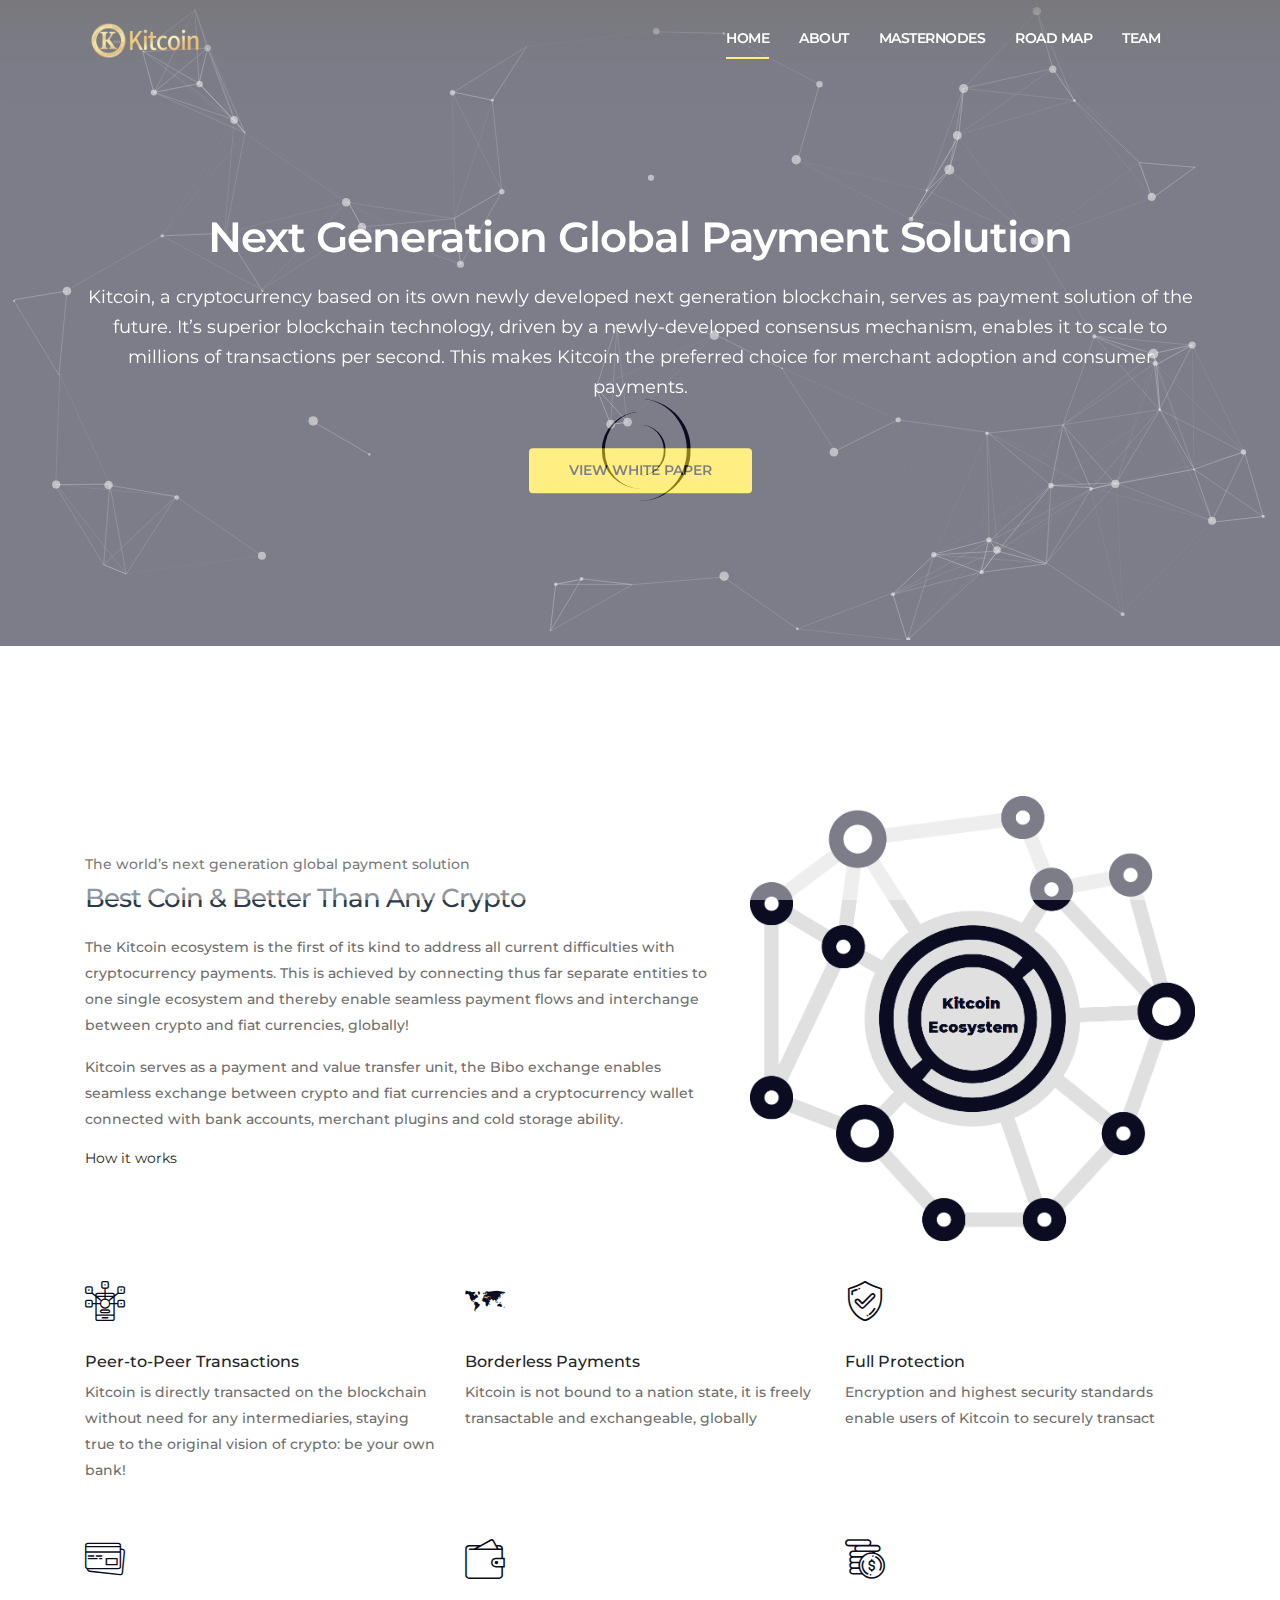
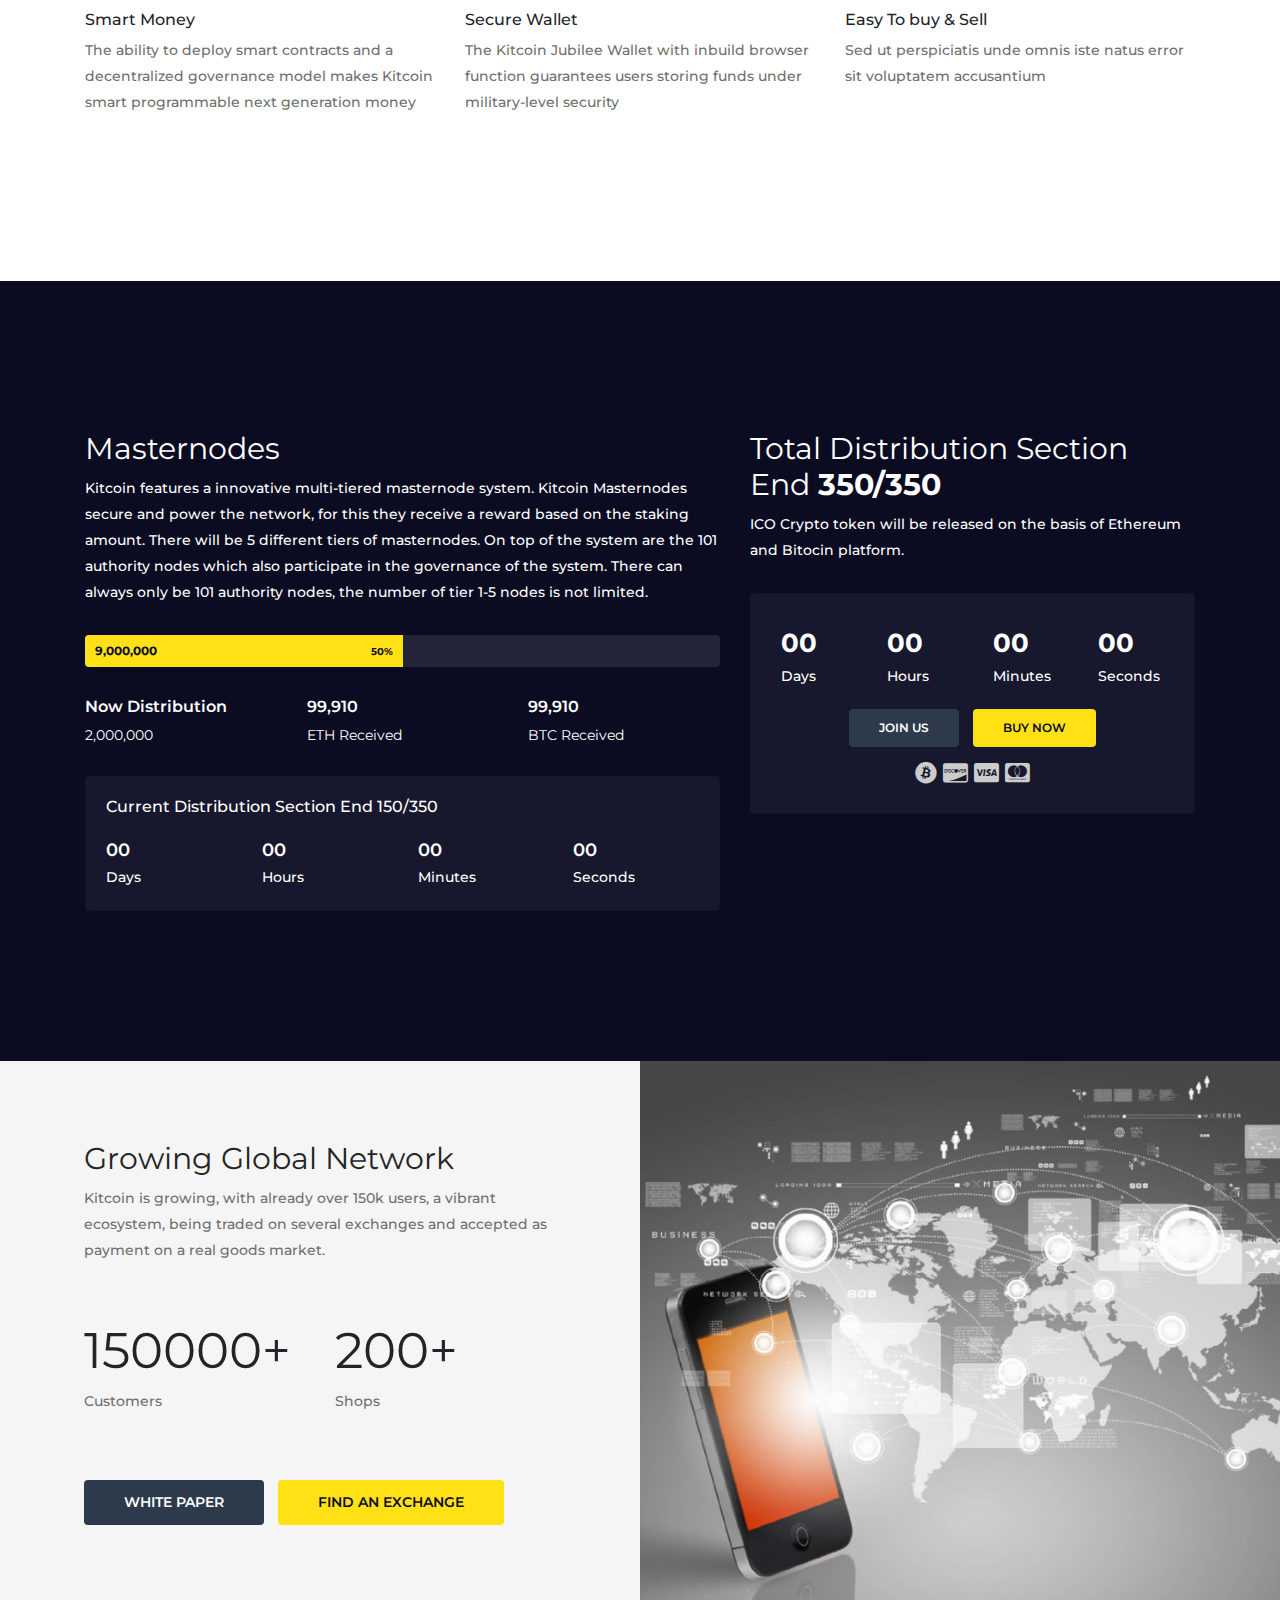
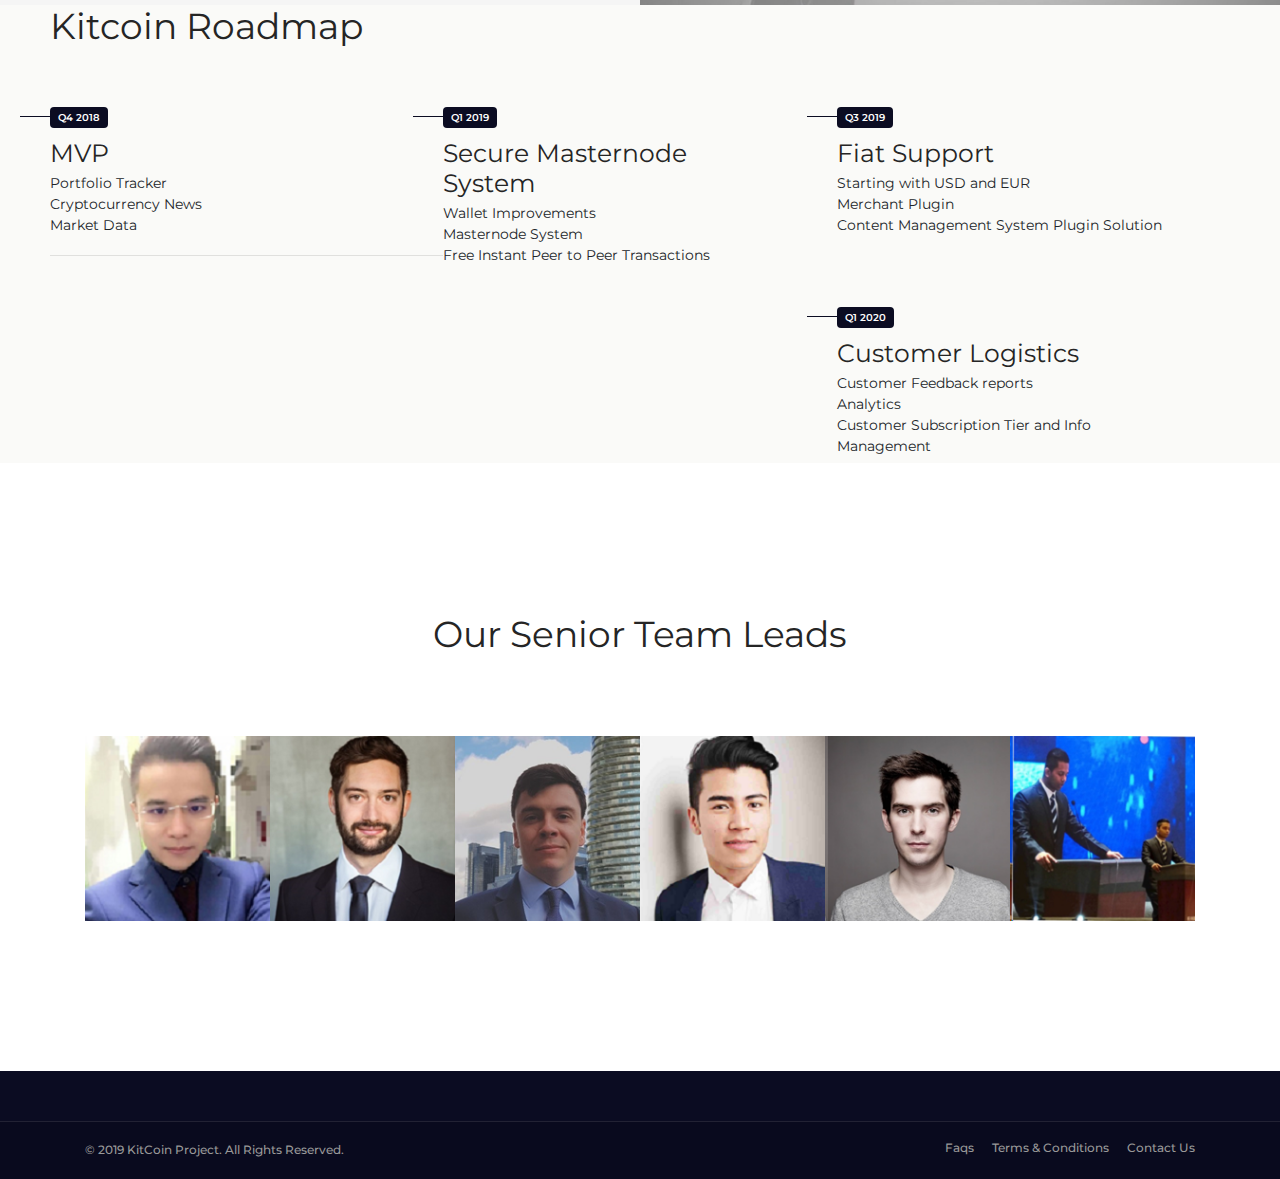
==== index.html @ 79ab7412 "Favicon" ====
<!DOCTYPE html>
<html lang="en">
<head>
<meta charset="utf-8">
<meta http-equiv="X-UA-Compatible" content="IE=edge">
<meta name="viewport" content="width=device-width, initial-scale=1">
<meta name="description" content="">
<meta name="author" content="M_Adnan">
<title>KitCoin official website</title>

<!-- Bootstrap Core CSS -->
<link href="css/bootstrap.min.css" rel="stylesheet">

<!-- Custom CSS -->
<link href="css/main.css" rel="stylesheet">
<link href="css/style.css" rel="stylesheet">
<link href="css/responsive.css" rel="stylesheet">
<link href="fonts/flaticon.css" rel="stylesheet">
<link href="css/ionicons.min.css" rel="stylesheet">
<link rel="icon" type="image/png" href="favicon.png">
<!-- JavaScripts -->
<script src="js/modernizr.js"></script>

<!-- Online Fonts -->
<link href="https://fonts.googleapis.com/css?family=Merriweather:300,400,700,900|Montserrat:300,400,500,600,700,800" rel="stylesheet">
<link href="https://use.fontawesome.com/releases/v5.0.8/css/all.css" rel="stylesheet">

<!-- HTML5 Shim and Respond.js IE8 support of HTML5 elements and media queries -->
<!-- WARNING: Respond.js doesn't work if you view the page via file:// -->
<!--[if lt IE 9]>
    <script src="https://oss.maxcdn.com/libs/html5shiv/3.7.0/html5shiv.js"></script>
    <script src="https://oss.maxcdn.com/libs/respond.js/1.4.2/respond.min.js"></script>
<![endif]-->

</head>
<body>

<!-- LOADER -->
<div id="loader">
  <div class="position-center-center">
    <div class="ldr"></div>
  </div>
</div>

<!-- Wrap -->
<div id="wrap"> 
  
  <!-- header -->
  <header class="sticky">
    <div class="container"> 
      
      <!-- Logo -->
      <div class="logo"> <a href="index.html"><img class="img-responsive" src="images/logo2.png" alt="" ></a> </div>
      <nav class="navbar ownmenu navbar-expand-lg">
        <button class="navbar-toggler collapsed" type="button" data-toggle="collapse" data-target="#navbarNav" aria-controls="navbarNav" aria-expanded="false" aria-label="Toggle navigation"> <span class="navbar-toggler-icon"></span> </button>
        <div class="collapse navbar-collapse" id="navbarNav">
          <ul class="nav">
            <li class="scroll active"><a href="#hme">Home</a></li>
            <li class="scroll"> <a href="#about">About </a> </li>
            <li class="scroll"> <a href="#masternodes">Masternodes</a> </li>
            <li class="scroll"> <a href="#roadmap">Road Map</a> </li>
            <li class="scroll"> <a href="#team">Team</a> </li>
            <!--<li class="scroll"> <a href="#contact">Contact</a> </li>-->
          </ul>
        </div>
      </nav>
    </div>
    <div class="clearfix"></div>
  </header>
  
  <!-- HOME MAIN  -->
  <section class="simple-head" data-stellar-background-ratio="0.5" id="hme"> 
    <!-- Particles -->
    <div id="particles-js"></div>
    <div class="position-center-center">
      <div class="container text-center">
        <h1>Next Generation Global Payment Solution</h1>
        <p>Kitcoin, a cryptocurrency based on its own newly developed next generation blockchain, serves as payment solution of the future. It’s superior blockchain technology, driven by a newly-developed consensus mechanism, enables it to scale to millions of transactions per second. This makes Kitcoin the preferred choice for merchant adoption and consumer payments.</p>
        <!--a href="#." class="btn">Join Us</a--><a target="_blank" href="uploads/kitcoin_ecosystem_whitepaper.pdf" class="btn btn-inverse">View White Paper</a> </div>
    </div>
  </section>
  
  <!-- Content -->
  <div id="content"> 
    
    <!-- Why Choose Us -->
    <section class="why-choose padding-top-150 padding-bottom-150" id="about">
      <div class="container"> 
        
        <!-- Why Choose Us  ROW-->
        <div class="row">
          <div class="col-md-7 margin-top-60"> 
            
            <!-- Tittle -->
            <div class="heading margin-bottom-20">
              <h6 class="margin-bottom-10">The world’s next generation global payment solution</h6>
              <h4>Best Coin &amp; Better Than Any Crypto</h4>
            </div>
            <p>The Kitcoin ecosystem is the first of its kind to address all current difficulties with cryptocurrency payments.  This is achieved by connecting thus far separate entities to one single ecosystem and thereby enable seamless payment flows and interchange between crypto and fiat currencies, globally!</p>
            <p>Kitcoin serves as a payment and value transfer unit, the Bibo exchange enables seamless exchange between crypto and fiat currencies and a cryptocurrency wallet connected with bank accounts, merchant plugins and cold storage ability.</p>              
            <span>How it works</span></a> </div>
          
          <!-- Image -->
          <div class="col-md-5 text-right"> <img src="images/chain-img.png" alt="Why Choose Us Image" > </div>
        </div>
        
        <!-- Services ROW -->
        <div class="row"> 
          
          <!-- Services -->
          <div class="col-md-4">
            <div class="ib-icon"> <i class="flaticon-smartphone"></i> </div>
            <div class="ib-info">
              <h4 class="h6">Peer-to-Peer Transactions</h4>
              <p>Kitcoin is directly transacted on the blockchain without need for any intermediaries, staying true to the original vision of crypto: be your own bank!</p>
            </div>
          </div>
          
          <!-- Services -->
          <div class="col-md-4">
            <div class="ib-icon"> <i class="flaticon-flat-world-map"></i> </div>
            <div class="ib-info">
              <h4 class="h6">Borderless Payments</h4>
              <p>Kitcoin is not bound to a nation state, it is freely transactable and exchangeable, globally</p>
            </div>
          </div>
          
          <!-- Services -->
          <div class="col-md-4">
            <div class="ib-icon"> <i class="flaticon-secure-shield"></i> </div>
            <div class="ib-info">
              <h4 class="h6">Full Protection</h4>
              <p>Encryption and highest security standards enable users of Kitcoin to securely transact</p>
            </div>
          </div>
          
          <!-- Services -->
          <div class="col-md-4">
            <div class="ib-icon"> <i class="flaticon-credit-card"></i> </div>
            <div class="ib-info">
              <h4 class="h6">Smart Money</h4>
              <p>The ability to deploy smart contracts and a decentralized governance model makes Kitcoin smart programmable next generation money</p>
            </div>
          </div>
          
          <!-- Services -->
          <div class="col-md-4">
            <div class="ib-icon"> <i class="flaticon-wallet"></i> </div>
            <div class="ib-info">
              <h4 class="h6">Secure Wallet</h4>
              <p>The Kitcoin Jubilee Wallet with inbuild browser function guarantees users storing funds under military-level security</p>
            </div>
          </div>
          
          <!-- Services -->
          <div class="col-md-4">
            <div class="ib-icon"> <i class="flaticon-money"></i> </div>
            <div class="ib-info">
              <h4 class="h6">Easy To buy & Sell</h4>
              <p>Sed ut perspiciatis unde omnis iste natus error sit voluptatem accusantium</p>
            </div>
          </div>
        </div>
      </div>
    </section>
    
    <!-- Token Distribution -->
    <section class="distri drk padding-top-150 padding-bottom-150 " id="masternodes">
      <div class="container">
        <div class="row"> 
          
          <!-- Token  -->
          <div class="col-lg-7">
            <h3>Masternodes</h3>
            <p>Kitcoin features a innovative multi-tiered masternode system. Kitcoin Masternodes secure and power the network, for this they receive a reward based on the staking amount. There will be 5 different tiers of masternodes. On top of the system are the 101 authority nodes which also participate in the governance of the system. There can always only be 101 authority nodes, the number of tier 1-5 nodes is not limited.</p>
            
            <!-- Progress -->
            <div class="progress">
              <div class="progress-bar" role="progressbar" style="width: 50%;" aria-valuenow="50" aria-valuemin="0" aria-valuemax="150"><span>9,000,000 <small>50%</small></span> </div>
            </div>
            <div class="row">
              <div class="col">
                <h6> Now Distribution</h6>
                <span>2,000,000</span> </div>
              <div class="col">
                <h6> 99,910</h6>
                <span>ETH Received</span> </div>
              <div class="col">
                <h6> 99,910</h6>
                <span>BTC Received</span> </div>
            </div>
            
            <!-- CountdownEnd -->
            <div class="countdown">
              <h6>Current Distribution Section End  150/350</h6>
              <!-- Countdown-->
              <ul class="row">
                <!-- Days -->
                <li class="col-md-3">
                  <article> <span class="days">00</span>
                    <p class="days_ref">Days</p>
                  </article>
                </li>
                <!-- Hours -->
                <li class="col-md-3">
                  <article> <span class="hours">00</span>
                    <p class="hours_ref">Hours</p>
                  </article>
                </li>
                <!-- Mintes -->
                <li class="col-md-3">
                  <article><span class="minutes">00</span>
                    <p class="minutes_ref">Minutes</p>
                  </article>
                </li>
                <!-- Seconds -->
                <li class="col-md-3">
                  <article><span class="seconds">00</span>
                    <p class="seconds_ref">Seconds</p>
                  </article>
                </li>
              </ul>
            </div>
          </div>
          
          <!-- Total Distribution -->
          <div class="col-lg-5">
            <h3>Total Distribution Section End <b>350/350</b></h3>
            <p>ICO Crypto token will be released on the basis of Ethereum and Bitocin platform.</p>
            <div class="countdown-all"> 
              
              <!-- Countdown -->
              <ul class="row">
                <!-- Days -->
                <li class="col-md-3">
                  <article> <span class="days">00</span>
                    <p class="days_ref">Days</p>
                  </article>
                </li>
                <!-- Hours -->
                <li class="col-md-3">
                  <article> <span class="hours">00</span>
                    <p class="hours_ref">Hours</p>
                  </article>
                </li>
                <!-- Mintes -->
                <li class="col-md-3">
                  <article><span class="minutes">00</span>
                    <p class="minutes_ref">Minutes</p>
                  </article>
                </li>
                <!-- Seconds -->
                <li class="col-md-3">
                  <article><span class="seconds">00</span>
                    <p class="seconds_ref">Seconds</p>
                  </article>
                </li>
              </ul>
              <a href="#." class="btn">Join Us</a> <a href="#." class="btn btn-inverse">Buy Now</a> 
              
              <!-- Buy Option -->
              <div class="card-info"> <i class="fab  fa-bitcoin"></i> <i class="fab  fa-cc-discover"></i> <i class="fab  fa-cc-visa"></i> <i class="fab  fa-cc-mastercard"></i> </div>
            </div>
          </div>
        </div>
      </div>
    </section>
    
    <!-- ABOUT -->
    <section class="about light-bg"> 
      <!-- Right Background -->
      <div class="main-page-section half_left_layout">
        <div class="main-half-layout half_right_layout"> </div>
        
        <!-- Left Content -->
        <div class="main-half-layout-container half_right_layout">
          <div class="about-us-con">
            <h3>Growing Global Network</h3>
            <p>Kitcoin is growing, with already over 150k users, a vibrant ecosystem, being traded on several exchanges and accepted as payment on a real goods market. </p>
            <ul class="count-info row">
              <li class="col"> <span class="counter">150000</span><span>+</span>
                <p>Customers</p>
              </li>
              <li class="col"> <span class="counter">200</span><span>+</span>
                <p>Shops</p>
              </li>
            </ul>
            <a href="uploads/kitcoin_ecosystem_whitepaper.pdf" target="_blank" class="btn">White Paper</a> <a href="https://bibo.gold/" target="_blank" class="btn btn-inverse">Find an Exchange</a> </div>
        </div>
      </div>
    </section>
    
    <!-- Road Map -->
    <section class="road-map" id="roadmap">
      <div class="container-fluid">
        <h2>Kitcoin Roadmap</h2>
        
        <!-- Road List -->
        <ul class="edu-list margin-top-50">
          <li> <span>Q4 2018</span>
            <h5>MVP</h5>
            Portfolio Tracker<br>
            Cryptocurrency News<br>
            Market Data<br>
            <!--Gold Backing for Kitcoins - 10% of fees generated funds are allocated to purchase physical gold -->
          </li>
          <li> <span>Q1 2019</span>
            <h5>Secure Masternode System</h5>
            <!-- NEP-5 Tokens and Many More<br>
            Portfolio Tracker - Exchange API Integration<br>-->
            Wallet Improvements<br>
            Masternode System<br>
            Free Instant Peer to Peer Transactions
          </li>
          <li> <span>Q3 2019</span>
            <h5>Fiat Support</h5>
            Starting with USD and EUR<br>
            Merchant Plugin<br>
            Content Management System Plugin Solution
          </li>
          <li> <span>Q1 2020</span>
            <h5>Customer Logistics</h5>
            Customer Feedback reports<br>
            Analytics<br>
            Customer Subscription Tier and Info Management
          </li>
        </ul>
      </div>
    </section>
    
    <!-- Team Members -->
    <section class="team style-2 padding-top-150 padding-bottom-150" id="team">
      <div class="container">
        <div class="heading text-center">
          <h2>Our Senior Team Leads </h2>
        </div>
        <ul class="team-small">
          <li><img  src="images/team/wang.png" alt=""><a class="hover" href="#.">Liqing Wang<br>Global CEO</a></li>
          <li><img  src="images/team/martin.png" alt=""><a class="hover" href="#.">Martin Bettzüge<br>CTO</a></li>
          <li><img  src="images/team/thomas.png" alt=""><a class="hover" href="#.">Thomas Lampert<br>CMO</a></li>
          <li><img  src="images/team/ahmed.png" alt=""><a class="hover" href="#.">Ahmed Kabir – Chief System Architect</a></li>
          <li><img  src="images/team/tobias.png" alt=""><a class="hover" href="#.">Tobias Wendt<br>Lead Developer</a></li>
          <li><img  src="images/team/ridoy.png" alt=""><a class="hover" href="#.">M.H. Ridoy – Head of Business Development</a></li>
        </ul>
      </div>
    </section>
    
    <!-- Join our community -->
    <!--section class="community-sec padding-top-150 padding-bottom-150">
      <div class="container">
        <div class="row">
          <div class="col">
            <div class="sm-intro">
              <h2>Join our community</h2>
              <ul class="socials">
                <li><a href="#."><i class="fab fa-facebook-f"></i></a></li>
                <li><a href="#."><i class="fab fa-twitter"></i></a></li>
                <li><a href="#."><i class="fab fa-github"></i></a></li>
                <li><a href="#."><i class="fab fa-telegram"></i></a></li>
                <li><a href="#."><i class="fab fa-gitter"></i></a></li>
                <li><a href="#."><i class="fab fa-instagram"></i></a></li>
                <li><a href="#."><i class="fab fa-linkedin"></i></a></li>
                <li><a href="#."><i class="fab fa-youtube"></i></a></li>
              </ul>
            </div>
          </div>
          <div class="col">
            <div class="news-letter">
              <h2>Subscribe to our newsletter</h2>
              <form>
                <input type="email" placeholder="Enter your email address" required>
                <button type="submit">SEND</button>
              </form>
            </div>
          </div>
        </div>
      </div>
    </section-->
  </div>
  
  <!-- Footer -->
  <footer id="contact">
    <div class="container">
      <!--div class="parthner">
        <h6>Partnered with Innovative Globally</h6>
        <ul>
          <li><a href="#."><img src="images/c-mg-1.png" alt=""></a></li>
          <li><a href="#."><img src="images/c-mg-2.png" alt=""></a></li>
          <li><a href="#."><img src="images/c-mg-3.png" alt=""></a></li>
          <li><a href="#."><img src="images/c-mg-1.png" alt=""></a></li>
          <li><a href="#."><img src="images/c-mg-2.png" alt=""></a></li>
          <li><a href="#."><img src="images/c-mg-3.png" alt=""></a></li>
          <li><a href="#."><img src="images/c-mg-1.png" alt=""></a></li>
          <li><a href="#."><img src="images/c-mg-2.png" alt=""></a></li>
        </ul>
      </div-->
    </div>
    
    <!-- Rights -->
    <div class="rights">
      <div class="container">
        <div class="row">
          <div class="col-md-6">
            <p>© 2019 KitCoin Project. All Rights Reserved.</p>
          </div>
          <div class="col-md-6 text-right"> <a href="#.">Faqs </a> <a href="#.">Terms & Conditions </a> <a href="#.">Contact Us</a> </div>
        </div>
      </div>
    </div>
  </footer>
</div>

<!-- GO TO TOP --> 
	<a href="#" class="cd-top"><i class="ion-chevron-up"></i></a> 
<!-- GO TO TOP End --> 

<!-- Script --> 
<script src="js/jquery-1.11.3.min.js"></script> 
<script src="js/bootstrap.min.js"></script> 
<script src="js/particles.min.js"></script> 
<script src="js/jquery.counterup.min.js"></script> 
<script src="js/jquery.sticky.js"></script> 
<script src="js/jquery.magnific-popup.min.js"></script> 
<script src="js/main.js"></script>
</body>
</html>
---- css/main.css ----
/*=======================================================
			Page Loader
========================================================*/
#loader {
	position: fixed;
	top: 0;
	left: 0;
	height: 100%;
	width: 100%;
	background: rgba(255,255,255,1);
	z-index: 100000000;
	opacity: 1;
	overflow: hidden;
	text-align: center;
}
#loader {
	background-color: #fff;
}
.home-slider #loader {
	z-index: 9999;
	background: #fff;
}
div.ldr {
	width: 8vmax;
	height: 8vmax;
	border-right: 4px solid #0b0c22;
	border-radius: 100%;
	-webkit-animation: spinRight 800ms linear infinite;
	animation: spinRight 800ms linear infinite;
}
div.ldr:before, div.ldr:after {
	content: '';
	width: 6vmax;
	height: 6vmax;
	display: block;
	position: absolute;
	top: calc(50% - 3vmax);
	left: calc(50% - 3vmax);
	border-left: 3px solid #0b0c22;
	border-radius: 100%;
	-webkit-animation: spinLeft 800ms linear infinite;
	animation: spinLeft 800ms linear infinite;
}
div.ldr:after {
	width: 4vmax;
	height: 4vmax;
	top: calc(50% - 2vmax);
	left: calc(50% - 2vmax);
	border: 0;
	border-right: 2px solid #0b0c22;
	-webkit-animation: none;
	animation: none;
}
 @-webkit-keyframes spinLeft {
 from {
 -webkit-transform: rotate(0deg);
 transform: rotate(0deg);
}
to {
	-webkit-transform: rotate(720deg);
	transform: rotate(720deg);
}
}
 @keyframes spinLeft {
 from {
 -webkit-transform: rotate(0deg);
 transform: rotate(0deg);
}
to {
	-webkit-transform: rotate(720deg);
	transform: rotate(720deg);
}
}
@-webkit-keyframes spinRight {
 from {
 -webkit-transform: rotate(360deg);
 transform: rotate(360deg);
}
to {
	-webkit-transform: rotate(0deg);
	transform: rotate(0deg);
}
}
@keyframes spinRight {
 from {
 -webkit-transform: rotate(360deg);
 transform: rotate(360deg);
}
to {
	-webkit-transform: rotate(0deg);
	transform: rotate(0deg);
}
}
.hom-slie {
	position: absolute !important;
}
#preloader6 {
	position: relative;
	width: 42px;
	height: 42px;
	animation: preloader_6 5s infinite linear;
}
#preloader6 span {
	width: 20px;
	height: 20px;
	position: absolute;
	background: red;
	display: block;
	animation: preloader_6_span 1s infinite linear;
}
#preloader6 span:nth-child(1) {
	background: #5a65d1;
}
#preloader6 span:nth-child(2) {
	left: 22px;
	background: #5a65d1;
	animation-delay: .2s;
}
#preloader6 span:nth-child(3) {
	top: 22px;
	background: #5a65d1;
	animation-delay: .4s;
}
#preloader6 span:nth-child(4) {
	top: 22px;
	left: 22px;
	background: #5a65d1;
	animation-delay: .6s;
}
@keyframes preloader_6_span {
 0% {
transform:scale(1);
}
 50% {
transform:scale(0.5);
}
 100% {
transform:scale(1);
}
}
.ownmenu {
	padding: 0;
	margin: 0;
	list-style: none;
}
.ownmenu li {
	display: inline-block;
	float: left;
}
.ownmenu a {
	-o-transition: all .3s linear;
	-webkit-transition: all .3s linear;
	-moz-transition: all .3s linear;
	transition: all .3s linear;
	outline: none;
	z-index: 10;
}
.ownmenu li {
}
.ownmenu .nav ul.dropdown, .ownmenu .nav ul.dropdown li ul.dropdown {
	list-style: none;
	margin: 0;
	padding: 0;
	display: none;
	position: absolute;
	z-index: 99;
	padding-left: 0px;
	width: 250px;
	background: none;
	padding: 20px 35px;
}
.ownmenu .nav ul.dropdown li ul.dropdown {
	left: 100%;
	top: inherit;
	background: #272727;
}
header .ownmenu .nav .dropdown-menu .indicator {
	display: block;
	left: 0px;
	margin-left: 0px;
}
.ownmenu .dropdown-menu li {
	clear: both;
	width: 100%;
	text-align: left;
}
.ownmenu .nav .dropdown-menu li a {
	width: 100%;
	padding: 12px 24px 12px;
	display: inline-block;
	float: left;
	clear: both;
	text-decoration: none;
	color: #999;
	box-sizing: border-box;
	-moz-box-sizing: border-box;
	-webkit-box-sizing: border-box;
}
.ownmenu .dropdown-menu li ul.dropdown.left {
	left: auto;
	right: 100%;
}
.ownmenu .indicator {
	position: relative;
	right: 5px;
	font-size: 14px;
	float: right;
	display: none;
}
.ownmenu ul li .indicator {
	font-size: 12px;
	top: 1px;
	left: 10px;
}
.ownmenu > li > .megamenu {
	top: 54px;
}
.ownmenu > li > .megamenu {
	position: absolute;
	display: none;
	background: #fff;
	width: 25%;
	font-size: 12px;
	color: #999;
	z-index: 99;
	padding: 0 0px;
	-webkit-box-sizing: border-box;
	-moz-box-sizing: border-box;
	box-sizing: border-box;
}
.ownmenu li > .megamenu ul {
	margin: 0px;
	float: left;
	padding: 0;
	display: block;
	position: relative;
	width: 100%;
}
.ownmenu li > .megamenu ul li {
	width: 100%;
	padding: 0px;
}
.ownmenu li > .megamenu ul li.title {
	margin: 0 0 8px;
	padding: 0 0 5px;
	font-size: 14px;
	border-bottom: solid 1px #666;
}
.ownmenu li > .megamenu h5 {
	width: 100%;
	margin: 0;
	padding: 0;
}
.ownmenu li > .megamenu a {
	color: #999;
	text-decoration: none;
	font-size: 12px;
	-webkit-transition: color 0.3s linear;
	-moz-transition: color 0.3s linear;
	-o-transition: color 0.3s linear;
	transition: color 0.3s linear;
}
.ownmenu li > .megamenu a:hover {
	color: #dedede;
}
.ownmenu .megamenu img {
	width: 100%;
	-webkit-transition: border 0.3s linear;
	-moz-transition: border 0.3s linear;
	-o-transition: border 0.3s linear;
	transition: border 0.3s linear;
}
.ownmenu > li.fix-sub > .megamenu, .ownmenu > li.fix-sub > .megamenu.half-width, .ownmenu > li.fix-sub > .dropdown {
}
.ownmenu > li > .megamenu.half-width {
	width: 50%;
}
.ownmenu > li > .megamenu.full-width {
	width: 100%;
	left: 0;
	text-align: left;
}
.ownmenu li > .megamenu form {
	width: 100%;
}
.ownmenu li > .megamenu form input[type="text"], .ownmenu li > .megamenu form textarea {
	padding: 5px;
	color: #999;
	background: #444;
	font-size: 14px;
	border: solid 1px transparent;
	outline: none;
	-webkit-box-sizing: border-box;
	-moz-box-sizing: border-box;
	box-sizing: border-box;
	-webkit-transition: border 0.3s linear;
	-moz-transition: border 0.3s linear;
	-o-transition: border 0.3s linear;
	transition: border 0.3s linear;
}
.ownmenu li > .megamenu form input[type="text"]:focus, .ownmenu li > .megamenu form textarea:focus {
	border-color: #e0e0e0;
}
.ownmenu li > .megamenu form input[type="text"] {
	width: 100%;
	margin-top: 10px;
}
.ownmenu li > .megamenu form textarea {
	width: 100%;
	margin-top: 10px;
}
.ownmenu li > .megamenu form input[type="submit"] {
	width: 25%;
	float: right;
	height: 30px;
	margin-top: 10px;
	border: none;
	cursor: pointer;
	background: #444;
	color: #777;
	-webkit-transition: background 0.3s linear;
	-moz-transition: background 0.3s linear;
	-o-transition: background 0.3s linear;
	transition: background 0.3s linear;
}
.ownmenu li > .megamenu form input[type="submit"]:hover {
	background: #e0e0e0;
	color: #555;
}
.megamenu .row {
}
.ownmenu > li.right {
	float: right;
}
.ownmenu > li.right > .megamenu, .ownmenu > li.right > .megamenu.half-width, .ownmenu > li.right > .dropdown {
	right: 0;
}
.ownmenu > li.jsright {
	float: right;
}
.ownmenu > li.jsright.last > .megamenu, .ownmenu > li.jsright.last > .megamenu.half-width, .ownmenu > li.jsright.last > .dropdown {
	right: 0;
}
.ownmenu > li > a > i {
	line-height: 23px !important;
	margin-right: 6px;
	font-size: 18px;
	float: left;
}
.ownmenu > li.showhide {
	display: none;
	width: 100%;
	height: 50px;
	cursor: pointer;
	color: #999;
}
.ownmenu > li.showhide span.title {
	margin: 15px 0 0 25px;
	float: left;
}
.ownmenu > li.showhide span.icon {
	margin: 17px 20px;
	float: right;
}
.ownmenu > li.showhide .icon em {
	margin-bottom: 3px;
	display: block;
	width: 20px;
	height: 2px;
	background: #999;
}
@media (max-width:767px) {
.ownmenu > li {
	display: block;
	width: 100%;
	box-sizing: border-box;
	-moz-box-sizing: border-box;
	-webkit-box-sizing: border-box;
}
.ownmenu > li > a {
	padding: 15px 25px;
}
.ownmenu a {
	width: 100%;
	box-sizing: border-box;
	-moz-box-sizing: border-box;
	-webkit-box-sizing: border-box;
}
.ownmenu ul.dropdown, .ownmenu ul.dropdown li ul.dropdown {
	width: 100% !important;
	left: 0;
	position: static !important;
	border: none;
	box-sizing: border-box;
	-moz-box-sizing: border-box;
	-webkit-box-sizing: border-box;
	float: left;
}
.ownmenu ul.dropdown li {
	border: none;
}
.ownmenu ul.dropdown > li > a {
	padding-left: 40px !important;
}
.ownmenu > li > .megamenu {
	width: 100% !important;
	position: static;
	border-top: none;
}
.ownmenu > li > ul.dropdown > li > ul.dropdown > li > a {
	padding-left: 60px !important;
}
.ownmenu > li > ul.dropdown > li > ul.dropdown > li > ul.dropdown > li > a {
	padding-left: 80px !important;
}
}
.checkbox {
}
.checkbox label {
	display: inline-block;
	vertical-align: middle;
	position: relative;
	padding-left: 25px;
	line-height: 19px;
}
.checkbox label::before {
	content: "";
	display: inline-block;
	position: absolute;
	width: 17px;
	height: 17px;
	left: 0;
	margin-left: -20px;
	border: 1px solid #272727;
	border-radius: 0px;
	background-color: #fff;
	-webkit-transition: border 0.15s ease-in-out, color 0.15s ease-in-out;
	-o-transition: border 0.15s ease-in-out, color 0.15s ease-in-out;
	transition: border 0.15s ease-in-out, color 0.15s ease-in-out;
}
.checkbox label::after {
	display: inline-block;
	position: absolute;
	width: 16px;
	height: 16px;
	left: 0;
	top: 0;
	margin-left: 0px;
	padding-left: 3px;
	padding-top: 1px;
	font-size: 11px;
	color: #555555;
	line-height: 15px;
}
.checkbox input[type="checkbox"], .checkbox input[type="radio"] {
	opacity: 0;
	z-index: 1;
}
.checkbox input[type="checkbox"]:focus + label::before, .checkbox input[type="radio"]:focus + label::before {
	outline: thin dotted;
	outline: 5px auto -webkit-focus-ring-color;
	outline-offset: -2px;
}
.checkbox input[type="checkbox"]:checked + label::after, .checkbox input[type="radio"]:checked + label::after {
	font-family: "FontAwesome";
	content: "\f00c";
}
.checkbox input[type="checkbox"]:disabled + label, .checkbox input[type="radio"]:disabled + label {
	opacity: 0.65;
}
.checkbox input[type="checkbox"]:disabled + label::before, .checkbox input[type="radio"]:disabled + label::before {
	background-color: #eeeeee;
	cursor: not-allowed;
}
.checkbox.checkbox-circle label::before {
	border-radius: 50%;
}
.checkbox.checkbox-inline {
	margin-top: 0;
}
.checkbox-primary input[type="checkbox"]:checked + label::before, .checkbox-primary input[type="radio"]:checked + label::before {
	background-color: #337ab7;
	border-color: #337ab7;
}
.checkbox-primary input[type="checkbox"]:checked + label::after, .checkbox-primary input[type="radio"]:checked + label::after {
	color: #fff;
}
.checkbox-danger input[type="checkbox"]:checked + label::before, .checkbox-danger input[type="radio"]:checked + label::before {
	background-color: #d9534f;
	border-color: #d9534f;
}
.checkbox-danger input[type="checkbox"]:checked + label::after, .checkbox-danger input[type="radio"]:checked + label::after {
	color: #fff;
}
.checkbox-info input[type="checkbox"]:checked + label::before, .checkbox-info input[type="radio"]:checked + label::before {
	background-color: #5bc0de;
	border-color: #5bc0de;
}
.checkbox-info input[type="checkbox"]:checked + label::after, .checkbox-info input[type="radio"]:checked + label::after {
	color: #fff;
}
.checkbox-warning input[type="checkbox"]:checked + label::before, .checkbox-warning input[type="radio"]:checked + label::before {
	background-color: #f0ad4e;
	border-color: #f0ad4e;
}
.checkbox-warning input[type="checkbox"]:checked + label::after, .checkbox-warning input[type="radio"]:checked + label::after {
	color: #fff;
}
.checkbox-success input[type="checkbox"]:checked + label::before, .checkbox-success input[type="radio"]:checked + label::before {
	background-color: #5cb85c;
	border-color: #5cb85c;
}
.checkbox-success input[type="checkbox"]:checked + label::after, .checkbox-success input[type="radio"]:checked + label::after {
	color: #fff;
}
.radio {
	padding-left: 20px;
}
.radio label {
	display: inline-block;
	vertical-align: middle;
	position: relative;
	padding-left: 5px;
}
.radio label::before {
	content: "";
	display: inline-block;
	position: absolute;
	width: 17px;
	height: 17px;
	left: 0;
	margin-left: -20px;
	border: 1px solid #cccccc;
	border-radius: 50%;
	background-color: #fff;
	-webkit-transition: border 0.15s ease-in-out;
	-o-transition: border 0.15s ease-in-out;
	transition: border 0.15s ease-in-out;
}
.radio label::after {
	display: inline-block;
	position: absolute;
	content: " ";
	width: 11px;
	height: 11px;
	left: 3px;
	top: 3px;
	margin-left: -20px;
	border-radius: 50%;
	background-color: #2d3a4b;
	-webkit-transform: scale(0, 0);
	-ms-transform: scale(0, 0);
	-o-transform: scale(0, 0);
	transform: scale(0, 0);
	-webkit-transition: -webkit-transform 0.1s cubic-bezier(0.8, -0.33, 0.2, 1.33);
	-moz-transition: -moz-transform 0.1s cubic-bezier(0.8, -0.33, 0.2, 1.33);
	-o-transition: -o-transform 0.1s cubic-bezier(0.8, -0.33, 0.2, 1.33);
	transition: transform 0.1s cubic-bezier(0.8, -0.33, 0.2, 1.33);
}
.radio input[type="radio"] {
	opacity: 0;
	z-index: 1;
}
.radio input[type="radio"]:focus + label::before {
	outline: thin dotted;
	outline: 5px auto -webkit-focus-ring-color;
	outline-offset: -2px;
}
.radio input[type="radio"]:checked + label::after {
	-webkit-transform: scale(1, 1);
	-ms-transform: scale(1, 1);
	-o-transform: scale(1, 1);
	transform: scale(1, 1);
}
.radio input[type="radio"]:disabled + label {
	opacity: 0.65;
}
.radio input[type="radio"]:disabled + label::before {
	cursor: not-allowed;
}
.radio.radio-inline {
	margin-top: 0;
}
.radio-primary input[type="radio"] + label::after {
	background-color: #337ab7;
}
.radio-primary input[type="radio"]:checked + label::before {
	border-color: #337ab7;
}
.radio-primary input[type="radio"]:checked + label::after {
	background-color: #337ab7;
}
.radio-danger input[type="radio"] + label::after {
	background-color: #d9534f;
}
.radio-danger input[type="radio"]:checked + label::before {
	border-color: #d9534f;
}
.radio-danger input[type="radio"]:checked + label::after {
	background-color: #d9534f;
}
.radio-info input[type="radio"] + label::after {
	background-color: #5bc0de;
}
.radio-info input[type="radio"]:checked + label::before {
	border-color: #5bc0de;
}
.radio-info input[type="radio"]:checked + label::after {
	background-color: #5bc0de;
}
.radio-warning input[type="radio"] + label::after {
	background-color: #f0ad4e;
}
.radio-warning input[type="radio"]:checked + label::before {
	border-color: #f0ad4e;
}
.radio-warning input[type="radio"]:checked + label::after {
	background-color: #f0ad4e;
}
.radio-success input[type="radio"] + label::after {
	background-color: #5cb85c;
}
.radio-success input[type="radio"]:checked + label::before {
	border-color: #5cb85c;
}
.radio-success input[type="radio"]:checked + label::after {
	background-color: #5cb85c;
}
input[type="checkbox"].styled:checked + label:after, input[type="radio"].styled:checked + label:after {
	font-family: 'FontAwesome';
	content: "\f00c";
}
input[type="checkbox"] .styled:checked + label::before, input[type="radio"] .styled:checked + label::before {
	color: #fff;
}
input[type="checkbox"] .styled:checked + label::after, input[type="radio"] .styled:checked + label::after {
	color: #fff;
}
.owl-carousel .animated {
	-webkit-animation-duration: 1000ms;
	animation-duration: 1000ms;
	-webkit-animation-fill-mode: both;
	animation-fill-mode: both;
}
.owl-carousel .owl-animated-in {
	z-index: 0;
}
.owl-carousel .owl-animated-out {
	z-index: 1;
}
.owl-carousel .fadeOut {
	-webkit-animation-name: fadeOut;
	animation-name: fadeOut;
}
@-webkit-keyframes fadeOut {
0% {
opacity:1;
}
100% {
opacity:0;
}
}
@keyframes fadeOut {
0% {
opacity:1;
}
100% {
opacity:0;
}
}
.owl-height {
	-webkit-transition: height 500ms ease-in-out;
	-moz-transition: height 500ms ease-in-out;
	-ms-transition: height 500ms ease-in-out;
	-o-transition: height 500ms ease-in-out;
	transition: height 500ms ease-in-out;
}
.owl-carousel {
	display: none;
	width: 100%;
	-webkit-tap-highlight-color: transparent;
	position: relative;
	z-index: 1;
}
.owl-carousel .owl-stage {
	position: relative;
	-ms-touch-action: pan-Y;
}
.owl-carousel .owl-stage:after {
	content: ".";
	display: block;
	clear: both;
	visibility: hidden;
	line-height: 0;
	height: 0;
}
.owl-carousel .owl-stage-outer {
	position: relative;
	overflow: hidden;
	-webkit-transform: translate3d(0px, 0px, 0px);
}
.owl-carousel .owl-controls .owl-nav .owl-prev, .owl-carousel .owl-controls .owl-nav .owl-next, .owl-carousel .owl-controls .owl-dot {
	cursor: pointer;
	cursor: hand;
	-webkit-user-select: none;
	-khtml-user-select: none;
	-moz-user-select: none;
	-ms-user-select: none;
	user-select: none;
}
.owl-carousel.owl-loaded {
	display: block;
}
.owl-carousel.owl-loading {
	opacity: 0;
	display: block;
}
.owl-carousel.owl-hidden {
	opacity: 0;
}
.owl-carousel .owl-refresh .owl-item {
	display: none;
}
.owl-carousel .owl-item {
	position: relative;
	min-height: 1px;
	float: left;
	-webkit-backface-visibility: hidden;
	-webkit-tap-highlight-color: transparent;
	-webkit-touch-callout: none;
	-webkit-user-select: none;
	-moz-user-select: none;
	-ms-user-select: none;
	user-select: none;
}
.owl-carousel .owl-item img {
	display: block;
	-webkit-transform-style: preserve-3d;
}
.owl-carousel.owl-text-select-on .owl-item {
	-webkit-user-select: auto;
	-moz-user-select: auto;
	-ms-user-select: auto;
	user-select: auto;
}
.owl-carousel .owl-grab {
	cursor: move;
	cursor: -webkit-grab;
	cursor: -o-grab;
	cursor: -ms-grab;
	cursor: grab;
}
.owl-carousel.owl-rtl {
	direction: rtl;
}
.owl-carousel.owl-rtl .owl-item {
	float: right;
}
.no-js .owl-carousel {
	display: block;
}
.owl-carousel .owl-item .owl-lazy {
	opacity: 0;
	-webkit-transition: opacity 400ms ease;
	-moz-transition: opacity 400ms ease;
	-ms-transition: opacity 400ms ease;
	-o-transition: opacity 400ms ease;
	transition: opacity 400ms ease;
}
.owl-carousel .owl-item img {
	transform-style: preserve-3d;
}
.owl-carousel .owl-video-wrapper {
	position: relative;
	height: 100%;
	background: #000;
}
.owl-carousel .owl-video-play-icon {
	position: absolute;
	height: 80px;
	width: 80px;
	left: 50%;
	top: 50%;
	margin-left: -40px;
	margin-top: -40px;
	cursor: pointer;
	z-index: 1;
	-webkit-backface-visibility: hidden;
	-webkit-transition: scale 100ms ease;
	-moz-transition: scale 100ms ease;
	-ms-transition: scale 100ms ease;
	-o-transition: scale 100ms ease;
	transition: scale 100ms ease;
}
.owl-carousel .owl-video-play-icon:hover {
	-webkit-transition: scale(1.3, 1.3);
	-moz-transition: scale(1.3, 1.3);
	-ms-transition: scale(1.3, 1.3);
	-o-transition: scale(1.3, 1.3);
	transition: scale(1.3, 1.3);
}
.owl-carousel .owl-video-playing .owl-video-tn, .owl-carousel .owl-video-playing .owl-video-play-icon {
	display: none;
}
.owl-carousel .owl-video-tn {
	opacity: 0;
	height: 100%;
	background-position: center center;
	background-repeat: no-repeat;
	-webkit-background-size: contain;
	-moz-background-size: contain;
	-o-background-size: contain;
	background-size: contain;
	-webkit-transition: opacity 400ms ease;
	-moz-transition: opacity 400ms ease;
	-ms-transition: opacity 400ms ease;
	-o-transition: opacity 400ms ease;
	transition: opacity 400ms ease;
}
.owl-carousel .owl-video-frame {
	position: relative;
	z-index: 1;
}
/* Magnific Popup CSS */
.mfp-bg {
	top: 0;
	left: 0;
	width: 100%;
	height: 100%;
	z-index: 1042;
	overflow: hidden;
	position: fixed;
	background: #0b0b0b;
	opacity: 0.8;
}
.mfp-wrap {
	top: 0;
	left: 0;
	width: 100%;
	height: 100%;
	z-index: 1043;
	position: fixed;
	outline: none !important;
	-webkit-backface-visibility: hidden;
}
.mfp-container {
	text-align: center;
	position: absolute;
	width: 100%;
	height: 100%;
	left: 0;
	top: 0;
	padding: 0 8px;
	box-sizing: border-box;
}
.mfp-container:before {
	content: '';
	display: inline-block;
	height: 100%;
	vertical-align: middle;
}
.mfp-align-top .mfp-container:before {
	display: none;
}
.mfp-content {
	position: relative;
	display: inline-block;
	vertical-align: middle;
	margin: 0 auto;
	text-align: left;
	z-index: 1045;
}
.mfp-inline-holder .mfp-content, .mfp-ajax-holder .mfp-content {
	width: 100%;
	cursor: auto;
}
.mfp-ajax-cur {
	cursor: progress;
}
.mfp-zoom-out-cur, .mfp-zoom-out-cur .mfp-image-holder .mfp-close {
	cursor: -moz-zoom-out;
	cursor: -webkit-zoom-out;
	cursor: zoom-out;
}
.mfp-zoom {
	cursor: pointer;
	cursor: -webkit-zoom-in;
	cursor: -moz-zoom-in;
	cursor: zoom-in;
}
.mfp-auto-cursor .mfp-content {
	cursor: auto;
}
.mfp-close, .mfp-arrow, .mfp-preloader, .mfp-counter {
	-webkit-user-select: none;
	-moz-user-select: none;
	user-select: none;
}
.mfp-loading.mfp-figure {
	display: none;
}
.mfp-hide {
	display: none !important;
}
.mfp-preloader {
	color: #CCC;
	position: absolute;
	top: 50%;
	width: auto;
	text-align: center;
	margin-top: -0.8em;
	left: 8px;
	right: 8px;
	z-index: 1044;
}
.mfp-preloader a {
	color: #CCC;
}
.mfp-preloader a:hover {
	color: #FFF;
}
.mfp-s-ready .mfp-preloader {
	display: none;
}
.mfp-s-error .mfp-content {
	display: none;
}
button.mfp-close, button.mfp-arrow {
	overflow: visible;
	cursor: pointer;
	background: transparent;
	border: 0;
	-webkit-appearance: none;
	display: block;
	outline: none;
	padding: 0;
	z-index: 1046;
	box-shadow: none;
	touch-action: manipulation;
}
 button::-moz-focus-inner {
 padding: 0;
 border: 0;
}
.mfp-close {
	width: 44px;
	height: 44px;
	line-height: 44px;
	position: absolute;
	right: 0;
	top: 0;
	text-decoration: none;
	text-align: center;
	opacity: 0.65;
	padding: 0 0 18px 10px;
	color: #FFF;
	font-style: normal;
	font-size: 28px;
	font-family: Arial, Baskerville, monospace;
}
.mfp-close:hover,  .mfp-close:focus {
	opacity: 1;
}
.mfp-close:active {
	top: 1px;
}
.mfp-close-btn-in .mfp-close {
	color: #333;
}
.mfp-image-holder .mfp-close, .mfp-iframe-holder .mfp-close {
	color: #FFF;
	right: -6px;
	text-align: right;
	padding-right: 6px;
	width: 100%;
}
.mfp-counter {
	position: absolute;
	top: 0;
	right: 0;
	color: #CCC;
	font-size: 12px;
	line-height: 18px;
	white-space: nowrap;
}
.mfp-arrow {
	position: absolute;
	opacity: 0.65;
	margin: 0;
	top: 50%;
	margin-top: -55px;
	padding: 0;
	width: 90px;
	height: 110px;
	-webkit-tap-highlight-color: transparent;
}
.mfp-arrow:active {
	margin-top: -54px;
}
.mfp-arrow:hover,  .mfp-arrow:focus {
	opacity: 1;
}
.mfp-arrow:before,  .mfp-arrow:after {
	content: '';
	display: block;
	width: 0;
	height: 0;
	position: absolute;
	left: 0;
	top: 0;
	margin-top: 35px;
	margin-left: 35px;
	border: medium inset transparent;
}
.mfp-arrow:after {
	border-top-width: 13px;
	border-bottom-width: 13px;
	top: 8px;
}
.mfp-arrow:before {
	border-top-width: 21px;
	border-bottom-width: 21px;
	opacity: 0.7;
}
.mfp-arrow-left {
	left: 0;
}
.mfp-arrow-left:after {
	border-right: 17px solid #FFF;
	margin-left: 31px;
}
.mfp-arrow-left:before {
	margin-left: 25px;
	border-right: 27px solid #3F3F3F;
}
.mfp-arrow-right {
	right: 0;
}
.mfp-arrow-right:after {
	border-left: 17px solid #FFF;
	margin-left: 39px;
}
.mfp-arrow-right:before {
	border-left: 27px solid #3F3F3F;
}
.mfp-iframe-holder {
	padding-top: 40px;
	padding-bottom: 40px;
}
.mfp-iframe-holder .mfp-content {
	line-height: 0;
	width: 100%;
	max-width: 900px;
}
.mfp-iframe-holder .mfp-close {
	top: -40px;
}
.mfp-iframe-scaler {
	width: 100%;
	height: 0;
	overflow: hidden;
	padding-top: 56.25%;
}
.mfp-iframe-scaler iframe {
	position: absolute;
	display: block;
	top: 0;
	left: 0;
	width: 100%;
	height: 100%;
	box-shadow: 0 0 8px rgba(0, 0, 0, 0.6);
	background: #000;
}
/* Main image in popup */
img.mfp-img {
	width: auto;
	max-width: 100%;
	height: auto;
	display: block;
	line-height: 0;
	box-sizing: border-box;
	padding: 40px 0 40px;
	margin: 0 auto;
}
/* The shadow behind the image */
.mfp-figure {
	line-height: 0;
}
.mfp-figure:after {
	content: '';
	position: absolute;
	left: 0;
	top: 40px;
	bottom: 40px;
	display: block;
	right: 0;
	width: auto;
	height: auto;
	z-index: -1;
	box-shadow: 0 0 8px rgba(0, 0, 0, 0.6);
	background: #444;
}
.mfp-figure small {
	color: #BDBDBD;
	display: block;
	font-size: 12px;
	line-height: 14px;
}
.mfp-figure figure {
	margin: 0;
}
.mfp-bottom-bar {
	margin-top: -36px;
	position: absolute;
	top: 100%;
	left: 0;
	width: 100%;
	cursor: auto;
}
.mfp-title {
	text-align: left;
	line-height: 18px;
	color: #F3F3F3;
	word-wrap: break-word;
	padding-right: 36px;
}
.mfp-image-holder .mfp-content {
	max-width: 100%;
}
.mfp-gallery .mfp-image-holder .mfp-figure {
	cursor: pointer;
}
 @media screen and (max-width: 800px) and (orientation: landscape), screen and (max-height: 300px) {
/**
       * Remove all paddings around the image on small screen
       */
.mfp-img-mobile .mfp-image-holder {
	padding-left: 0;
	padding-right: 0;
}
.mfp-img-mobile img.mfp-img {
	padding: 0;
}
.mfp-img-mobile .mfp-figure:after {
	top: 0;
	bottom: 0;
}
.mfp-img-mobile .mfp-figure small {
	display: inline;
	margin-left: 5px;
}
.mfp-img-mobile .mfp-bottom-bar {
	background: rgba(0, 0, 0, 0.6);
	bottom: 0;
	margin: 0;
	top: auto;
	padding: 3px 5px;
	position: fixed;
	box-sizing: border-box;
}
.mfp-img-mobile .mfp-bottom-bar:empty {
	padding: 0;
}
.mfp-img-mobile .mfp-counter {
	right: 5px;
	top: 3px;
}
.mfp-img-mobile .mfp-close {
	top: 0;
	right: 0;
	width: 35px;
	height: 35px;
	line-height: 35px;
	background: rgba(0, 0, 0, 0.6);
	position: fixed;
	text-align: center;
	padding: 0;
}
}
 @media all and (max-width: 900px) {
.mfp-arrow {
	-webkit-transform: scale(0.75);
	transform: scale(0.75);
}
.mfp-arrow-left {
	-webkit-transform-origin: 0;
	transform-origin: 0;
}
.mfp-arrow-right {
	-webkit-transform-origin: 100%;
	transform-origin: 100%;
}
.mfp-container {
	padding-left: 6px;
	padding-right: 6px;
}
}
/**
 * Fade-zoom animation for first dialog
 */

/* start state */
.my-mfp-zoom-in .zoom-anim-dialog {
	opacity: 0;

	-webkit-transition: all 0.2s ease-in-out; 
	-moz-transition: all 0.2s ease-in-out; 
	-o-transition: all 0.2s ease-in-out; 
	transition: all 0.2s ease-in-out; 



	-webkit-transform: scale(0.8); 
	-moz-transform: scale(0.8); 
	-ms-transform: scale(0.8); 
	-o-transform: scale(0.8); 
	transform: scale(0.8); 
}

/* animate in */
.my-mfp-zoom-in.mfp-ready .zoom-anim-dialog {
	opacity: 1;

	-webkit-transform: scale(1); 
	-moz-transform: scale(1); 
	-ms-transform: scale(1); 
	-o-transform: scale(1); 
	transform: scale(1); 
}

/* animate out */
.my-mfp-zoom-in.mfp-removing .zoom-anim-dialog {
	-webkit-transform: scale(0.8); 
	-moz-transform: scale(0.8); 
	-ms-transform: scale(0.8); 
	-o-transform: scale(0.8); 
	transform: scale(0.8); 

	opacity: 0;
}

/* Dark overlay, start state */
.my-mfp-zoom-in.mfp-bg {
	opacity: 0;
	-webkit-transition: opacity 0.3s ease-out; 
	-moz-transition: opacity 0.3s ease-out; 
	-o-transition: opacity 0.3s ease-out; 
	transition: opacity 0.3s ease-out;
}
/* animate in */
.my-mfp-zoom-in.mfp-ready.mfp-bg {
	opacity: 0.8;
}
/* animate out */
.my-mfp-zoom-in.mfp-removing.mfp-bg {
	opacity: 0;
}



/**
 * Fade-move animation for second dialog
 */

/* at start */
.my-mfp-slide-bottom .zoom-anim-dialog {
	opacity: 0;
	-webkit-transition: all 0.2s ease-out;
	-moz-transition: all 0.2s ease-out;
	-o-transition: all 0.2s ease-out;
	transition: all 0.2s ease-out;

	-webkit-transform: translateY(-20px) perspective( 600px ) rotateX( 10deg );
	-moz-transform: translateY(-20px) perspective( 600px ) rotateX( 10deg );
	-ms-transform: translateY(-20px) perspective( 600px ) rotateX( 10deg );
	-o-transform: translateY(-20px) perspective( 600px ) rotateX( 10deg );
	transform: translateY(-20px) perspective( 600px ) rotateX( 10deg );

}

/* animate in */
.my-mfp-slide-bottom.mfp-ready .zoom-anim-dialog {
	opacity: 1;
	-webkit-transform: translateY(0) perspective( 600px ) rotateX( 0 ); 
	-moz-transform: translateY(0) perspective( 600px ) rotateX( 0 ); 
	-ms-transform: translateY(0) perspective( 600px ) rotateX( 0 ); 
	-o-transform: translateY(0) perspective( 600px ) rotateX( 0 ); 
	transform: translateY(0) perspective( 600px ) rotateX( 0 ); 
}

/* animate out */
.my-mfp-slide-bottom.mfp-removing .zoom-anim-dialog {
	opacity: 0;

	-webkit-transform: translateY(-10px) perspective( 600px ) rotateX( 10deg ); 
	-moz-transform: translateY(-10px) perspective( 600px ) rotateX( 10deg ); 
	-ms-transform: translateY(-10px) perspective( 600px ) rotateX( 10deg ); 
	-o-transform: translateY(-10px) perspective( 600px ) rotateX( 10deg ); 
	transform: translateY(-10px) perspective( 600px ) rotateX( 10deg ); 
}

/* Dark overlay, start state */
.my-mfp-slide-bottom.mfp-bg {
	opacity: 0;

	-webkit-transition: opacity 0.3s ease-out; 
	-moz-transition: opacity 0.3s ease-out; 
	-o-transition: opacity 0.3s ease-out; 
	transition: opacity 0.3s ease-out;
}
/* animate in */
.my-mfp-slide-bottom.mfp-ready.mfp-bg {
	opacity: 0.8;
}
/* animate out */
.my-mfp-slide-bottom.mfp-removing.mfp-bg {
	opacity: 0;
}
/**
 * Simple fade transition,
 */
.mfp-fade.mfp-bg {
	opacity: 0;
	-webkit-transition: all 0.15s ease-out; 
	-moz-transition: all 0.15s ease-out; 
	transition: all 0.15s ease-out;
}
.mfp-fade.mfp-bg.mfp-ready {
	opacity: 0.8;
}
.mfp-fade.mfp-bg.mfp-removing {
	opacity: 0;
}

.mfp-fade.mfp-wrap .mfp-content {
	opacity: 0;
	-webkit-transition: all 0.15s ease-out; 
	-moz-transition: all 0.15s ease-out; 
	transition: all 0.15s ease-out;
}
.mfp-fade.mfp-wrap.mfp-ready .mfp-content {
	opacity: 1;
}
.mfp-fade.mfp-wrap.mfp-removing .mfp-content {
	opacity: 0;
}
.no-margin {
	margin: 0 !important;
}
.no-margin-top {
	margin-top: 0 !important;
}
.no-margin-right {
	margin-right: 0 !important;
}
.no-margin-bottom {
	margin-bottom: 0 !important;
}
.no-margin-left {
	margin-left: 0 !important;
}
.no-padding {
	padding: 0 !important;
}
.no-padding-top {
	padding-top: 0 !important;
}
.no-padding-right {
	padding-right: 0 !important;
}
.no-padding-bottom {
	padding-bottom: 0 !important;
}
.no-padding-left {
	padding-left: 0 !important;
}
.margin-0 {
	margin: 0px !important;
}
.margin-left-0 {
	margin-left: 0px !important;
}
.margin-right-0 {
	margin-right: 0px !important;
}
.margin-top-0 {
	margin-top: 0px !important;
}
.margin-bottom-0 {
	margin-bottom: 0px !important;
}
.padding-0 {
	padding: 0px !important;
}
.padding-left-0 {
	padding-left: 0px !important;
}
.padding-right-0 {
	padding-right: 0px !important;
}
.padding-top-0 {
	padding-top: 0px !important;
}
.padding-bottom-0 {
	padding-bottom: 0px !important;
}
.margin-1 {
	margin: 1px !important;
}
.margin-left-1 {
	margin-left: 1px !important;
}
.margin-right-1 {
	margin-right: 1px !important;
}
.margin-top-1 {
	margin-top: 1px !important;
}
.margin-bottom-1 {
	margin-bottom: 1px !important;
}
.padding-1 {
	padding: 1px !important;
}
.padding-left-1 {
	padding-left: 1px !important;
}
.padding-right-1 {
	padding-right: 1px !important;
}
.padding-top-1 {
	padding-top: 1px !important;
}
.padding-bottom-1 {
	padding-bottom: 1px !important;
}
.margin-2 {
	margin: 2px !important;
}
.margin-left-2 {
	margin-left: 2px !important;
}
.margin-right-2 {
	margin-right: 2px !important;
}
.margin-top-2 {
	margin-top: 2px !important;
}
.margin-bottom-2 {
	margin-bottom: 2px !important;
}
.padding-2 {
	padding: 2px !important;
}
.padding-left-2 {
	padding-left: 2px !important;
}
.padding-right-2 {
	padding-right: 2px !important;
}
.padding-top-2 {
	padding-top: 2px !important;
}
.padding-bottom-2 {
	padding-bottom: 2px !important;
}
.margin-3 {
	margin: 3px !important;
}
.margin-left-3 {
	margin-left: 3px !important;
}
.margin-right-3 {
	margin-right: 3px !important;
}
.margin-top-3 {
	margin-top: 3px !important;
}
.margin-bottom-3 {
	margin-bottom: 3px !important;
}
.padding-3 {
	padding: 3px !important;
}
.padding-left-3 {
	padding-left: 3px !important;
}
.padding-right-3 {
	padding-right: 3px !important;
}
.padding-top-3 {
	padding-top: 3px !important;
}
.padding-bottom-3 {
	padding-bottom: 3px !important;
}
.margin-4 {
	margin: 4px !important;
}
.margin-left-4 {
	margin-left: 4px !important;
}
.margin-right-4 {
	margin-right: 4px !important;
}
.margin-top-4 {
	margin-top: 4px !important;
}
.margin-bottom-4 {
	margin-bottom: 4px !important;
}
.padding-4 {
	padding: 4px !important;
}
.padding-left-4 {
	padding-left: 4px !important;
}
.padding-right-4 {
	padding-right: 4px !important;
}
.padding-top-4 {
	padding-top: 4px !important;
}
.padding-bottom-4 {
	padding-bottom: 4px !important;
}
.margin-5 {
	margin: 5px !important;
}
.margin-left-5 {
	margin-left: 5px !important;
}
.margin-right-5 {
	margin-right: 5px !important;
}
.margin-top-5 {
	margin-top: 5px !important;
}
.margin-bottom-5 {
	margin-bottom: 5px !important;
}
.padding-5 {
	padding: 5px !important;
}
.padding-left-5 {
	padding-left: 5px !important;
}
.padding-right-5 {
	padding-right: 5px !important;
}
.padding-top-5 {
	padding-top: 5px !important;
}
.padding-bottom-5 {
	padding-bottom: 5px !important;
}
.margin-6 {
	margin: 6px !important;
}
.margin-left-6 {
	margin-left: 6px !important;
}
.margin-right-6 {
	margin-right: 6px !important;
}
.margin-top-6 {
	margin-top: 6px !important;
}
.margin-bottom-6 {
	margin-bottom: 6px !important;
}
.padding-6 {
	padding: 6px !important;
}
.padding-left-6 {
	padding-left: 6px !important;
}
.padding-right-6 {
	padding-right: 6px !important;
}
.padding-top-6 {
	padding-top: 6px !important;
}
.padding-bottom-6 {
	padding-bottom: 6px !important;
}
.margin-7 {
	margin: 7px !important;
}
.margin-left-7 {
	margin-left: 7px !important;
}
.margin-right-7 {
	margin-right: 7px !important;
}
.margin-top-7 {
	margin-top: 7px !important;
}
.margin-bottom-7 {
	margin-bottom: 7px !important;
}
.padding-7 {
	padding: 7px !important;
}
.padding-left-7 {
	padding-left: 7px !important;
}
.padding-right-7 {
	padding-right: 7px !important;
}
.padding-top-7 {
	padding-top: 7px !important;
}
.padding-bottom-7 {
	padding-bottom: 7px !important;
}
.margin-8 {
	margin: 8px !important;
}
.margin-left-8 {
	margin-left: 8px !important;
}
.margin-right-8 {
	margin-right: 8px !important;
}
.margin-top-8 {
	margin-top: 8px !important;
}
.margin-bottom-8 {
	margin-bottom: 8px !important;
}
.padding-8 {
	padding: 8px !important;
}
.padding-left-8 {
	padding-left: 8px !important;
}
.padding-right-8 {
	padding-right: 8px !important;
}
.padding-top-8 {
	padding-top: 8px !important;
}
.padding-bottom-8 {
	padding-bottom: 8px !important;
}
.margin-9 {
	margin: 9px !important;
}
.margin-left-9 {
	margin-left: 9px !important;
}
.margin-right-9 {
	margin-right: 9px !important;
}
.margin-top-9 {
	margin-top: 9px !important;
}
.margin-bottom-9 {
	margin-bottom: 9px !important;
}
.padding-9 {
	padding: 9px !important;
}
.padding-left-9 {
	padding-left: 9px !important;
}
.padding-right-9 {
	padding-right: 9px !important;
}
.padding-top-9 {
	padding-top: 9px !important;
}
.padding-bottom-9 {
	padding-bottom: 9px !important;
}
.margin-10 {
	margin: 10px !important;
}
.margin-left-10 {
	margin-left: 10px !important;
}
.margin-right-10 {
	margin-right: 10px !important;
}
.margin-top-10 {
	margin-top: 10px !important;
}
.margin-bottom-10 {
	margin-bottom: 10px !important;
}
.padding-10 {
	padding: 10px !important;
}
.padding-left-10 {
	padding-left: 10px !important;
}
.padding-right-10 {
	padding-right: 10px !important;
}
.padding-top-10 {
	padding-top: 10px !important;
}
.padding-bottom-10 {
	padding-bottom: 10px !important;
}
.margin-11 {
	margin: 11px !important;
}
.margin-left-11 {
	margin-left: 11px !important;
}
.margin-right-11 {
	margin-right: 11px !important;
}
.margin-top-11 {
	margin-top: 11px !important;
}
.margin-bottom-11 {
	margin-bottom: 11px !important;
}
.padding-11 {
	padding: 11px !important;
}
.padding-left-11 {
	padding-left: 11px !important;
}
.padding-right-11 {
	padding-right: 11px !important;
}
.padding-top-11 {
	padding-top: 11px !important;
}
.padding-bottom-11 {
	padding-bottom: 11px !important;
}
.margin-12 {
	margin: 12px !important;
}
.margin-left-12 {
	margin-left: 12px !important;
}
.margin-right-12 {
	margin-right: 12px !important;
}
.margin-top-12 {
	margin-top: 12px !important;
}
.margin-bottom-12 {
	margin-bottom: 12px !important;
}
.padding-12 {
	padding: 12px !important;
}
.padding-left-12 {
	padding-left: 12px !important;
}
.padding-right-12 {
	padding-right: 12px !important;
}
.padding-top-12 {
	padding-top: 12px !important;
}
.padding-bottom-12 {
	padding-bottom: 12px !important;
}
.margin-13 {
	margin: 13px !important;
}
.margin-left-13 {
	margin-left: 13px !important;
}
.margin-right-13 {
	margin-right: 13px !important;
}
.margin-top-13 {
	margin-top: 13px !important;
}
.margin-bottom-13 {
	margin-bottom: 13px !important;
}
.padding-13 {
	padding: 13px !important;
}
.padding-left-13 {
	padding-left: 13px !important;
}
.padding-right-13 {
	padding-right: 13px !important;
}
.padding-top-13 {
	padding-top: 13px !important;
}
.padding-bottom-13 {
	padding-bottom: 13px !important;
}
.margin-14 {
	margin: 14px !important;
}
.margin-left-14 {
	margin-left: 14px !important;
}
.margin-right-14 {
	margin-right: 14px !important;
}
.margin-top-14 {
	margin-top: 14px !important;
}
.margin-bottom-14 {
	margin-bottom: 14px !important;
}
.padding-14 {
	padding: 14px !important;
}
.padding-left-14 {
	padding-left: 14px !important;
}
.padding-right-14 {
	padding-right: 14px !important;
}
.padding-top-14 {
	padding-top: 14px !important;
}
.padding-bottom-14 {
	padding-bottom: 14px !important;
}
.margin-15 {
	margin: 15px !important;
}
.margin-left-15 {
	margin-left: 15px !important;
}
.margin-right-15 {
	margin-right: 15px !important;
}
.margin-top-15 {
	margin-top: 15px !important;
}
.margin-bottom-15 {
	margin-bottom: 15px !important;
}
.padding-15 {
	padding: 15px !important;
}
.padding-left-15 {
	padding-left: 15px !important;
}
.padding-right-15 {
	padding-right: 15px !important;
}
.padding-top-15 {
	padding-top: 15px !important;
}
.padding-bottom-15 {
	padding-bottom: 15px !important;
}
.margin-16 {
	margin: 16px !important;
}
.margin-left-16 {
	margin-left: 16px !important;
}
.margin-right-16 {
	margin-right: 16px !important;
}
.margin-top-16 {
	margin-top: 16px !important;
}
.margin-bottom-16 {
	margin-bottom: 16px !important;
}
.padding-16 {
	padding: 16px !important;
}
.padding-left-16 {
	padding-left: 16px !important;
}
.padding-right-16 {
	padding-right: 16px !important;
}
.padding-top-16 {
	padding-top: 16px !important;
}
.padding-bottom-16 {
	padding-bottom: 16px !important;
}
.margin-17 {
	margin: 17px !important;
}
.margin-left-17 {
	margin-left: 17px !important;
}
.margin-right-17 {
	margin-right: 17px !important;
}
.margin-top-17 {
	margin-top: 17px !important;
}
.margin-bottom-17 {
	margin-bottom: 17px !important;
}
.padding-17 {
	padding: 17px !important;
}
.padding-left-17 {
	padding-left: 17px !important;
}
.padding-right-17 {
	padding-right: 17px !important;
}
.padding-top-17 {
	padding-top: 17px !important;
}
.padding-bottom-17 {
	padding-bottom: 17px !important;
}
.margin-18 {
	margin: 18px !important;
}
.margin-left-18 {
	margin-left: 18px !important;
}
.margin-right-18 {
	margin-right: 18px !important;
}
.margin-top-18 {
	margin-top: 18px !important;
}
.margin-bottom-18 {
	margin-bottom: 18px !important;
}
.padding-18 {
	padding: 18px !important;
}
.padding-left-18 {
	padding-left: 18px !important;
}
.padding-right-18 {
	padding-right: 18px !important;
}
.padding-top-18 {
	padding-top: 18px !important;
}
.padding-bottom-18 {
	padding-bottom: 18px !important;
}
.margin-19 {
	margin: 19px !important;
}
.margin-left-19 {
	margin-left: 19px !important;
}
.margin-right-19 {
	margin-right: 19px !important;
}
.margin-top-19 {
	margin-top: 19px !important;
}
.margin-bottom-19 {
	margin-bottom: 19px !important;
}
.padding-19 {
	padding: 19px !important;
}
.padding-left-19 {
	padding-left: 19px !important;
}
.padding-right-19 {
	padding-right: 19px !important;
}
.padding-top-19 {
	padding-top: 19px !important;
}
.padding-bottom-19 {
	padding-bottom: 19px !important;
}
.margin-20 {
	margin: 20px !important;
}
.margin-left-20 {
	margin-left: 20px !important;
}
.margin-right-20 {
	margin-right: 20px !important;
}
.margin-top-20 {
	margin-top: 20px !important;
}
.margin-bottom-20 {
	margin-bottom: 20px !important;
}
.padding-20 {
	padding: 20px !important;
}
.padding-left-20 {
	padding-left: 20px !important;
}
.padding-right-20 {
	padding-right: 20px !important;
}
.padding-top-20 {
	padding-top: 20px !important;
}
.padding-bottom-20 {
	padding-bottom: 20px !important;
}
.margin-21 {
	margin: 21px !important;
}
.margin-left-21 {
	margin-left: 21px !important;
}
.margin-right-21 {
	margin-right: 21px !important;
}
.margin-top-21 {
	margin-top: 21px !important;
}
.margin-bottom-21 {
	margin-bottom: 21px !important;
}
.padding-21 {
	padding: 21px !important;
}
.padding-left-21 {
	padding-left: 21px !important;
}
.padding-right-21 {
	padding-right: 21px !important;
}
.padding-top-21 {
	padding-top: 21px !important;
}
.padding-bottom-21 {
	padding-bottom: 21px !important;
}
.margin-22 {
	margin: 22px !important;
}
.margin-left-22 {
	margin-left: 22px !important;
}
.margin-right-22 {
	margin-right: 22px !important;
}
.margin-top-22 {
	margin-top: 22px !important;
}
.margin-bottom-22 {
	margin-bottom: 22px !important;
}
.padding-22 {
	padding: 22px !important;
}
.padding-left-22 {
	padding-left: 22px !important;
}
.padding-right-22 {
	padding-right: 22px !important;
}
.padding-top-22 {
	padding-top: 22px !important;
}
.padding-bottom-22 {
	padding-bottom: 22px !important;
}
.margin-23 {
	margin: 23px !important;
}
.margin-left-23 {
	margin-left: 23px !important;
}
.margin-right-23 {
	margin-right: 23px !important;
}
.margin-top-23 {
	margin-top: 23px !important;
}
.margin-bottom-23 {
	margin-bottom: 23px !important;
}
.padding-23 {
	padding: 23px !important;
}
.padding-left-23 {
	padding-left: 23px !important;
}
.padding-right-23 {
	padding-right: 23px !important;
}
.padding-top-23 {
	padding-top: 23px !important;
}
.padding-bottom-23 {
	padding-bottom: 23px !important;
}
.margin-24 {
	margin: 24px !important;
}
.margin-left-24 {
	margin-left: 24px !important;
}
.margin-right-24 {
	margin-right: 24px !important;
}
.margin-top-24 {
	margin-top: 24px !important;
}
.margin-bottom-24 {
	margin-bottom: 24px !important;
}
.padding-24 {
	padding: 24px !important;
}
.padding-left-24 {
	padding-left: 24px !important;
}
.padding-right-24 {
	padding-right: 24px !important;
}
.padding-top-24 {
	padding-top: 24px !important;
}
.padding-bottom-24 {
	padding-bottom: 24px !important;
}
.margin-25 {
	margin: 25px !important;
}
.margin-left-25 {
	margin-left: 25px !important;
}
.margin-right-25 {
	margin-right: 25px !important;
}
.margin-top-25 {
	margin-top: 25px !important;
}
.margin-bottom-25 {
	margin-bottom: 25px !important;
}
.padding-25 {
	padding: 25px !important;
}
.padding-left-25 {
	padding-left: 25px !important;
}
.padding-right-25 {
	padding-right: 25px !important;
}
.padding-top-25 {
	padding-top: 25px !important;
}
.padding-bottom-25 {
	padding-bottom: 25px !important;
}
.margin-26 {
	margin: 26px !important;
}
.margin-left-26 {
	margin-left: 26px !important;
}
.margin-right-26 {
	margin-right: 26px !important;
}
.margin-top-26 {
	margin-top: 26px !important;
}
.margin-bottom-26 {
	margin-bottom: 26px !important;
}
.padding-26 {
	padding: 26px !important;
}
.padding-left-26 {
	padding-left: 26px !important;
}
.padding-right-26 {
	padding-right: 26px !important;
}
.padding-top-26 {
	padding-top: 26px !important;
}
.padding-bottom-26 {
	padding-bottom: 26px !important;
}
.margin-27 {
	margin: 27px !important;
}
.margin-left-27 {
	margin-left: 27px !important;
}
.margin-right-27 {
	margin-right: 27px !important;
}
.margin-top-27 {
	margin-top: 27px !important;
}
.margin-bottom-27 {
	margin-bottom: 27px !important;
}
.padding-27 {
	padding: 27px !important;
}
.padding-left-27 {
	padding-left: 27px !important;
}
.padding-right-27 {
	padding-right: 27px !important;
}
.padding-top-27 {
	padding-top: 27px !important;
}
.padding-bottom-27 {
	padding-bottom: 27px !important;
}
.margin-28 {
	margin: 28px !important;
}
.margin-left-28 {
	margin-left: 28px !important;
}
.margin-right-28 {
	margin-right: 28px !important;
}
.margin-top-28 {
	margin-top: 28px !important;
}
.margin-bottom-28 {
	margin-bottom: 28px !important;
}
.padding-28 {
	padding: 28px !important;
}
.padding-left-28 {
	padding-left: 28px !important;
}
.padding-right-28 {
	padding-right: 28px !important;
}
.padding-top-28 {
	padding-top: 28px !important;
}
.padding-bottom-28 {
	padding-bottom: 28px !important;
}
.margin-29 {
	margin: 29px !important;
}
.margin-left-29 {
	margin-left: 29px !important;
}
.margin-right-29 {
	margin-right: 29px !important;
}
.margin-top-29 {
	margin-top: 29px !important;
}
.margin-bottom-29 {
	margin-bottom: 29px !important;
}
.padding-29 {
	padding: 29px !important;
}
.padding-left-29 {
	padding-left: 29px !important;
}
.padding-right-29 {
	padding-right: 29px !important;
}
.padding-top-29 {
	padding-top: 29px !important;
}
.padding-bottom-29 {
	padding-bottom: 29px !important;
}
.margin-30 {
	margin: 30px !important;
}
.margin-left-30 {
	margin-left: 30px !important;
}
.margin-right-30 {
	margin-right: 30px !important;
}
.margin-top-30 {
	margin-top: 30px !important;
}
.margin-bottom-30 {
	margin-bottom: 30px !important;
}
.padding-30 {
	padding: 30px !important;
}
.padding-left-30 {
	padding-left: 30px !important;
}
.padding-right-30 {
	padding-right: 30px !important;
}
.padding-top-30 {
	padding-top: 30px !important;
}
.padding-bottom-30 {
	padding-bottom: 30px !important;
}
.margin-31 {
	margin: 31px !important;
}
.margin-left-31 {
	margin-left: 31px !important;
}
.margin-right-31 {
	margin-right: 31px !important;
}
.margin-top-31 {
	margin-top: 31px !important;
}
.margin-bottom-31 {
	margin-bottom: 31px !important;
}
.padding-31 {
	padding: 31px !important;
}
.padding-left-31 {
	padding-left: 31px !important;
}
.padding-right-31 {
	padding-right: 31px !important;
}
.padding-top-31 {
	padding-top: 31px !important;
}
.padding-bottom-31 {
	padding-bottom: 31px !important;
}
.margin-32 {
	margin: 32px !important;
}
.margin-left-32 {
	margin-left: 32px !important;
}
.margin-right-32 {
	margin-right: 32px !important;
}
.margin-top-32 {
	margin-top: 32px !important;
}
.margin-bottom-32 {
	margin-bottom: 32px !important;
}
.padding-32 {
	padding: 32px !important;
}
.padding-left-32 {
	padding-left: 32px !important;
}
.padding-right-32 {
	padding-right: 32px !important;
}
.padding-top-32 {
	padding-top: 32px !important;
}
.padding-bottom-32 {
	padding-bottom: 32px !important;
}
.margin-33 {
	margin: 33px !important;
}
.margin-left-33 {
	margin-left: 33px !important;
}
.margin-right-33 {
	margin-right: 33px !important;
}
.margin-top-33 {
	margin-top: 33px !important;
}
.margin-bottom-33 {
	margin-bottom: 33px !important;
}
.padding-33 {
	padding: 33px !important;
}
.padding-left-33 {
	padding-left: 33px !important;
}
.padding-right-33 {
	padding-right: 33px !important;
}
.padding-top-33 {
	padding-top: 33px !important;
}
.padding-bottom-33 {
	padding-bottom: 33px !important;
}
.margin-34 {
	margin: 34px !important;
}
.margin-left-34 {
	margin-left: 34px !important;
}
.margin-right-34 {
	margin-right: 34px !important;
}
.margin-top-34 {
	margin-top: 34px !important;
}
.margin-bottom-34 {
	margin-bottom: 34px !important;
}
.padding-34 {
	padding: 34px !important;
}
.padding-left-34 {
	padding-left: 34px !important;
}
.padding-right-34 {
	padding-right: 34px !important;
}
.padding-top-34 {
	padding-top: 34px !important;
}
.padding-bottom-34 {
	padding-bottom: 34px !important;
}
.margin-35 {
	margin: 35px !important;
}
.margin-left-35 {
	margin-left: 35px !important;
}
.margin-right-35 {
	margin-right: 35px !important;
}
.margin-top-35 {
	margin-top: 35px !important;
}
.margin-bottom-35 {
	margin-bottom: 35px !important;
}
.padding-35 {
	padding: 35px !important;
}
.padding-left-35 {
	padding-left: 35px !important;
}
.padding-right-35 {
	padding-right: 35px !important;
}
.padding-top-35 {
	padding-top: 35px !important;
}
.padding-bottom-35 {
	padding-bottom: 35px !important;
}
.margin-36 {
	margin: 36px !important;
}
.margin-left-36 {
	margin-left: 36px !important;
}
.margin-right-36 {
	margin-right: 36px !important;
}
.margin-top-36 {
	margin-top: 36px !important;
}
.margin-bottom-36 {
	margin-bottom: 36px !important;
}
.padding-36 {
	padding: 36px !important;
}
.padding-left-36 {
	padding-left: 36px !important;
}
.padding-right-36 {
	padding-right: 36px !important;
}
.padding-top-36 {
	padding-top: 36px !important;
}
.padding-bottom-36 {
	padding-bottom: 36px !important;
}
.margin-37 {
	margin: 37px !important;
}
.margin-left-37 {
	margin-left: 37px !important;
}
.margin-right-37 {
	margin-right: 37px !important;
}
.margin-top-37 {
	margin-top: 37px !important;
}
.margin-bottom-37 {
	margin-bottom: 37px !important;
}
.padding-37 {
	padding: 37px !important;
}
.padding-left-37 {
	padding-left: 37px !important;
}
.padding-right-37 {
	padding-right: 37px !important;
}
.padding-top-37 {
	padding-top: 37px !important;
}
.padding-bottom-37 {
	padding-bottom: 37px !important;
}
.margin-38 {
	margin: 38px !important;
}
.margin-left-38 {
	margin-left: 38px !important;
}
.margin-right-38 {
	margin-right: 38px !important;
}
.margin-top-38 {
	margin-top: 38px !important;
}
.margin-bottom-38 {
	margin-bottom: 38px !important;
}
.padding-38 {
	padding: 38px !important;
}
.padding-left-38 {
	padding-left: 38px !important;
}
.padding-right-38 {
	padding-right: 38px !important;
}
.padding-top-38 {
	padding-top: 38px !important;
}
.padding-bottom-38 {
	padding-bottom: 38px !important;
}
.margin-39 {
	margin: 39px !important;
}
.margin-left-39 {
	margin-left: 39px !important;
}
.margin-right-39 {
	margin-right: 39px !important;
}
.margin-top-39 {
	margin-top: 39px !important;
}
.margin-bottom-39 {
	margin-bottom: 39px !important;
}
.padding-39 {
	padding: 39px !important;
}
.padding-left-39 {
	padding-left: 39px !important;
}
.padding-right-39 {
	padding-right: 39px !important;
}
.padding-top-39 {
	padding-top: 39px !important;
}
.padding-bottom-39 {
	padding-bottom: 39px !important;
}
.margin-40 {
	margin: 40px !important;
}
.margin-left-40 {
	margin-left: 40px !important;
}
.margin-right-40 {
	margin-right: 40px !important;
}
.margin-top-40 {
	margin-top: 40px !important;
}
.margin-bottom-40 {
	margin-bottom: 40px !important;
}
.padding-40 {
	padding: 40px !important;
}
.padding-left-40 {
	padding-left: 40px !important;
}
.padding-right-40 {
	padding-right: 40px !important;
}
.padding-top-40 {
	padding-top: 40px !important;
}
.padding-bottom-40 {
	padding-bottom: 40px !important;
}
.margin-41 {
	margin: 41px !important;
}
.margin-left-41 {
	margin-left: 41px !important;
}
.margin-right-41 {
	margin-right: 41px !important;
}
.margin-top-41 {
	margin-top: 41px !important;
}
.margin-bottom-41 {
	margin-bottom: 41px !important;
}
.padding-41 {
	padding: 41px !important;
}
.padding-left-41 {
	padding-left: 41px !important;
}
.padding-right-41 {
	padding-right: 41px !important;
}
.padding-top-41 {
	padding-top: 41px !important;
}
.padding-bottom-41 {
	padding-bottom: 41px !important;
}
.margin-42 {
	margin: 42px !important;
}
.margin-left-42 {
	margin-left: 42px !important;
}
.margin-right-42 {
	margin-right: 42px !important;
}
.margin-top-42 {
	margin-top: 42px !important;
}
.margin-bottom-42 {
	margin-bottom: 42px !important;
}
.padding-42 {
	padding: 42px !important;
}
.padding-left-42 {
	padding-left: 42px !important;
}
.padding-right-42 {
	padding-right: 42px !important;
}
.padding-top-42 {
	padding-top: 42px !important;
}
.padding-bottom-42 {
	padding-bottom: 42px !important;
}
.margin-43 {
	margin: 43px !important;
}
.margin-left-43 {
	margin-left: 43px !important;
}
.margin-right-43 {
	margin-right: 43px !important;
}
.margin-top-43 {
	margin-top: 43px !important;
}
.margin-bottom-43 {
	margin-bottom: 43px !important;
}
.padding-43 {
	padding: 43px !important;
}
.padding-left-43 {
	padding-left: 43px !important;
}
.padding-right-43 {
	padding-right: 43px !important;
}
.padding-top-43 {
	padding-top: 43px !important;
}
.padding-bottom-43 {
	padding-bottom: 43px !important;
}
.margin-44 {
	margin: 44px !important;
}
.margin-left-44 {
	margin-left: 44px !important;
}
.margin-right-44 {
	margin-right: 44px !important;
}
.margin-top-44 {
	margin-top: 44px !important;
}
.margin-bottom-44 {
	margin-bottom: 44px !important;
}
.padding-44 {
	padding: 44px !important;
}
.padding-left-44 {
	padding-left: 44px !important;
}
.padding-right-44 {
	padding-right: 44px !important;
}
.padding-top-44 {
	padding-top: 44px !important;
}
.padding-bottom-44 {
	padding-bottom: 44px !important;
}
.margin-45 {
	margin: 45px !important;
}
.margin-left-45 {
	margin-left: 45px !important;
}
.margin-right-45 {
	margin-right: 45px !important;
}
.margin-top-45 {
	margin-top: 45px !important;
}
.margin-bottom-45 {
	margin-bottom: 45px !important;
}
.padding-45 {
	padding: 45px !important;
}
.padding-left-45 {
	padding-left: 45px !important;
}
.padding-right-45 {
	padding-right: 45px !important;
}
.padding-top-45 {
	padding-top: 45px !important;
}
.padding-bottom-45 {
	padding-bottom: 45px !important;
}
.margin-46 {
	margin: 46px !important;
}
.margin-left-46 {
	margin-left: 46px !important;
}
.margin-right-46 {
	margin-right: 46px !important;
}
.margin-top-46 {
	margin-top: 46px !important;
}
.margin-bottom-46 {
	margin-bottom: 46px !important;
}
.padding-46 {
	padding: 46px !important;
}
.padding-left-46 {
	padding-left: 46px !important;
}
.padding-right-46 {
	padding-right: 46px !important;
}
.padding-top-46 {
	padding-top: 46px !important;
}
.padding-bottom-46 {
	padding-bottom: 46px !important;
}
.margin-47 {
	margin: 47px !important;
}
.margin-left-47 {
	margin-left: 47px !important;
}
.margin-right-47 {
	margin-right: 47px !important;
}
.margin-top-47 {
	margin-top: 47px !important;
}
.margin-bottom-47 {
	margin-bottom: 47px !important;
}
.padding-47 {
	padding: 47px !important;
}
.padding-left-47 {
	padding-left: 47px !important;
}
.padding-right-47 {
	padding-right: 47px !important;
}
.padding-top-47 {
	padding-top: 47px !important;
}
.padding-bottom-47 {
	padding-bottom: 47px !important;
}
.margin-48 {
	margin: 48px !important;
}
.margin-left-48 {
	margin-left: 48px !important;
}
.margin-right-48 {
	margin-right: 48px !important;
}
.margin-top-48 {
	margin-top: 48px !important;
}
.margin-bottom-48 {
	margin-bottom: 48px !important;
}
.padding-48 {
	padding: 48px !important;
}
.padding-left-48 {
	padding-left: 48px !important;
}
.padding-right-48 {
	padding-right: 48px !important;
}
.padding-top-48 {
	padding-top: 48px !important;
}
.padding-bottom-48 {
	padding-bottom: 48px !important;
}
.margin-49 {
	margin: 49px !important;
}
.margin-left-49 {
	margin-left: 49px !important;
}
.margin-right-49 {
	margin-right: 49px !important;
}
.margin-top-49 {
	margin-top: 49px !important;
}
.margin-bottom-49 {
	margin-bottom: 49px !important;
}
.padding-49 {
	padding: 49px !important;
}
.padding-left-49 {
	padding-left: 49px !important;
}
.padding-right-49 {
	padding-right: 49px !important;
}
.padding-top-49 {
	padding-top: 49px !important;
}
.padding-bottom-49 {
	padding-bottom: 49px !important;
}
.margin-50 {
	margin: 50px !important;
}
.margin-left-50 {
	margin-left: 50px !important;
}
.margin-right-50 {
	margin-right: 50px !important;
}
.margin-top-50 {
	margin-top: 50px !important;
}
.margin-bottom-50 {
	margin-bottom: 50px !important;
}
.padding-50 {
	padding: 50px !important;
}
.padding-left-50 {
	padding-left: 50px !important;
}
.padding-right-50 {
	padding-right: 50px !important;
}
.padding-top-50 {
	padding-top: 50px !important;
}
.padding-bottom-50 {
	padding-bottom: 50px !important;
}
.margin-51 {
	margin: 51px !important;
}
.margin-left-51 {
	margin-left: 51px !important;
}
.margin-right-51 {
	margin-right: 51px !important;
}
.margin-top-51 {
	margin-top: 51px !important;
}
.margin-bottom-51 {
	margin-bottom: 51px !important;
}
.padding-51 {
	padding: 51px !important;
}
.padding-left-51 {
	padding-left: 51px !important;
}
.padding-right-51 {
	padding-right: 51px !important;
}
.padding-top-51 {
	padding-top: 51px !important;
}
.padding-bottom-51 {
	padding-bottom: 51px !important;
}
.margin-52 {
	margin: 52px !important;
}
.margin-left-52 {
	margin-left: 52px !important;
}
.margin-right-52 {
	margin-right: 52px !important;
}
.margin-top-52 {
	margin-top: 52px !important;
}
.margin-bottom-52 {
	margin-bottom: 52px !important;
}
.padding-52 {
	padding: 52px !important;
}
.padding-left-52 {
	padding-left: 52px !important;
}
.padding-right-52 {
	padding-right: 52px !important;
}
.padding-top-52 {
	padding-top: 52px !important;
}
.padding-bottom-52 {
	padding-bottom: 52px !important;
}
.margin-53 {
	margin: 53px !important;
}
.margin-left-53 {
	margin-left: 53px !important;
}
.margin-right-53 {
	margin-right: 53px !important;
}
.margin-top-53 {
	margin-top: 53px !important;
}
.margin-bottom-53 {
	margin-bottom: 53px !important;
}
.padding-53 {
	padding: 53px !important;
}
.padding-left-53 {
	padding-left: 53px !important;
}
.padding-right-53 {
	padding-right: 53px !important;
}
.padding-top-53 {
	padding-top: 53px !important;
}
.padding-bottom-53 {
	padding-bottom: 53px !important;
}
.margin-54 {
	margin: 54px !important;
}
.margin-left-54 {
	margin-left: 54px !important;
}
.margin-right-54 {
	margin-right: 54px !important;
}
.margin-top-54 {
	margin-top: 54px !important;
}
.margin-bottom-54 {
	margin-bottom: 54px !important;
}
.padding-54 {
	padding: 54px !important;
}
.padding-left-54 {
	padding-left: 54px !important;
}
.padding-right-54 {
	padding-right: 54px !important;
}
.padding-top-54 {
	padding-top: 54px !important;
}
.padding-bottom-54 {
	padding-bottom: 54px !important;
}
.margin-55 {
	margin: 55px !important;
}
.margin-left-55 {
	margin-left: 55px !important;
}
.margin-right-55 {
	margin-right: 55px !important;
}
.margin-top-55 {
	margin-top: 55px !important;
}
.margin-bottom-55 {
	margin-bottom: 55px !important;
}
.padding-55 {
	padding: 55px !important;
}
.padding-left-55 {
	padding-left: 55px !important;
}
.padding-right-55 {
	padding-right: 55px !important;
}
.padding-top-55 {
	padding-top: 55px !important;
}
.padding-bottom-55 {
	padding-bottom: 55px !important;
}
.margin-56 {
	margin: 56px !important;
}
.margin-left-56 {
	margin-left: 56px !important;
}
.margin-right-56 {
	margin-right: 56px !important;
}
.margin-top-56 {
	margin-top: 56px !important;
}
.margin-bottom-56 {
	margin-bottom: 56px !important;
}
.padding-56 {
	padding: 56px !important;
}
.padding-left-56 {
	padding-left: 56px !important;
}
.padding-right-56 {
	padding-right: 56px !important;
}
.padding-top-56 {
	padding-top: 56px !important;
}
.padding-bottom-56 {
	padding-bottom: 56px !important;
}
.margin-57 {
	margin: 57px !important;
}
.margin-left-57 {
	margin-left: 57px !important;
}
.margin-right-57 {
	margin-right: 57px !important;
}
.margin-top-57 {
	margin-top: 57px !important;
}
.margin-bottom-57 {
	margin-bottom: 57px !important;
}
.padding-57 {
	padding: 57px !important;
}
.padding-left-57 {
	padding-left: 57px !important;
}
.padding-right-57 {
	padding-right: 57px !important;
}
.padding-top-57 {
	padding-top: 57px !important;
}
.padding-bottom-57 {
	padding-bottom: 57px !important;
}
.margin-58 {
	margin: 58px !important;
}
.margin-left-58 {
	margin-left: 58px !important;
}
.margin-right-58 {
	margin-right: 58px !important;
}
.margin-top-58 {
	margin-top: 58px !important;
}
.margin-bottom-58 {
	margin-bottom: 58px !important;
}
.padding-58 {
	padding: 58px !important;
}
.padding-left-58 {
	padding-left: 58px !important;
}
.padding-right-58 {
	padding-right: 58px !important;
}
.padding-top-58 {
	padding-top: 58px !important;
}
.padding-bottom-58 {
	padding-bottom: 58px !important;
}
.margin-59 {
	margin: 59px !important;
}
.margin-left-59 {
	margin-left: 59px !important;
}
.margin-right-59 {
	margin-right: 59px !important;
}
.margin-top-59 {
	margin-top: 59px !important;
}
.margin-bottom-59 {
	margin-bottom: 59px !important;
}
.padding-59 {
	padding: 59px !important;
}
.padding-left-59 {
	padding-left: 59px !important;
}
.padding-right-59 {
	padding-right: 59px !important;
}
.padding-top-59 {
	padding-top: 59px !important;
}
.padding-bottom-59 {
	padding-bottom: 59px !important;
}
.margin-60 {
	margin: 60px !important;
}
.margin-left-60 {
	margin-left: 60px !important;
}
.margin-right-60 {
	margin-right: 60px !important;
}
.margin-top-60 {
	margin-top: 60px !important;
}
.margin-bottom-60 {
	margin-bottom: 60px !important;
}
.padding-60 {
	padding: 60px !important;
}
.padding-left-60 {
	padding-left: 60px !important;
}
.padding-right-60 {
	padding-right: 60px !important;
}
.padding-top-60 {
	padding-top: 60px !important;
}
.padding-bottom-60 {
	padding-bottom: 60px !important;
}
.margin-61 {
	margin: 61px !important;
}
.margin-left-61 {
	margin-left: 61px !important;
}
.margin-right-61 {
	margin-right: 61px !important;
}
.margin-top-61 {
	margin-top: 61px !important;
}
.margin-bottom-61 {
	margin-bottom: 61px !important;
}
.padding-61 {
	padding: 61px !important;
}
.padding-left-61 {
	padding-left: 61px !important;
}
.padding-right-61 {
	padding-right: 61px !important;
}
.padding-top-61 {
	padding-top: 61px !important;
}
.padding-bottom-61 {
	padding-bottom: 61px !important;
}
.margin-62 {
	margin: 62px !important;
}
.margin-left-62 {
	margin-left: 62px !important;
}
.margin-right-62 {
	margin-right: 62px !important;
}
.margin-top-62 {
	margin-top: 62px !important;
}
.margin-bottom-62 {
	margin-bottom: 62px !important;
}
.padding-62 {
	padding: 62px !important;
}
.padding-left-62 {
	padding-left: 62px !important;
}
.padding-right-62 {
	padding-right: 62px !important;
}
.padding-top-62 {
	padding-top: 62px !important;
}
.padding-bottom-62 {
	padding-bottom: 62px !important;
}
.margin-63 {
	margin: 63px !important;
}
.margin-left-63 {
	margin-left: 63px !important;
}
.margin-right-63 {
	margin-right: 63px !important;
}
.margin-top-63 {
	margin-top: 63px !important;
}
.margin-bottom-63 {
	margin-bottom: 63px !important;
}
.padding-63 {
	padding: 63px !important;
}
.padding-left-63 {
	padding-left: 63px !important;
}
.padding-right-63 {
	padding-right: 63px !important;
}
.padding-top-63 {
	padding-top: 63px !important;
}
.padding-bottom-63 {
	padding-bottom: 63px !important;
}
.margin-64 {
	margin: 64px !important;
}
.margin-left-64 {
	margin-left: 64px !important;
}
.margin-right-64 {
	margin-right: 64px !important;
}
.margin-top-64 {
	margin-top: 64px !important;
}
.margin-bottom-64 {
	margin-bottom: 64px !important;
}
.padding-64 {
	padding: 64px !important;
}
.padding-left-64 {
	padding-left: 64px !important;
}
.padding-right-64 {
	padding-right: 64px !important;
}
.padding-top-64 {
	padding-top: 64px !important;
}
.padding-bottom-64 {
	padding-bottom: 64px !important;
}
.margin-65 {
	margin: 65px !important;
}
.margin-left-65 {
	margin-left: 65px !important;
}
.margin-right-65 {
	margin-right: 65px !important;
}
.margin-top-65 {
	margin-top: 65px !important;
}
.margin-bottom-65 {
	margin-bottom: 65px !important;
}
.padding-65 {
	padding: 65px !important;
}
.padding-left-65 {
	padding-left: 65px !important;
}
.padding-right-65 {
	padding-right: 65px !important;
}
.padding-top-65 {
	padding-top: 65px !important;
}
.padding-bottom-65 {
	padding-bottom: 65px !important;
}
.margin-66 {
	margin: 66px !important;
}
.margin-left-66 {
	margin-left: 66px !important;
}
.margin-right-66 {
	margin-right: 66px !important;
}
.margin-top-66 {
	margin-top: 66px !important;
}
.margin-bottom-66 {
	margin-bottom: 66px !important;
}
.padding-66 {
	padding: 66px !important;
}
.padding-left-66 {
	padding-left: 66px !important;
}
.padding-right-66 {
	padding-right: 66px !important;
}
.padding-top-66 {
	padding-top: 66px !important;
}
.padding-bottom-66 {
	padding-bottom: 66px !important;
}
.margin-67 {
	margin: 67px !important;
}
.margin-left-67 {
	margin-left: 67px !important;
}
.margin-right-67 {
	margin-right: 67px !important;
}
.margin-top-67 {
	margin-top: 67px !important;
}
.margin-bottom-67 {
	margin-bottom: 67px !important;
}
.padding-67 {
	padding: 67px !important;
}
.padding-left-67 {
	padding-left: 67px !important;
}
.padding-right-67 {
	padding-right: 67px !important;
}
.padding-top-67 {
	padding-top: 67px !important;
}
.padding-bottom-67 {
	padding-bottom: 67px !important;
}
.margin-68 {
	margin: 68px !important;
}
.margin-left-68 {
	margin-left: 68px !important;
}
.margin-right-68 {
	margin-right: 68px !important;
}
.margin-top-68 {
	margin-top: 68px !important;
}
.margin-bottom-68 {
	margin-bottom: 68px !important;
}
.padding-68 {
	padding: 68px !important;
}
.padding-left-68 {
	padding-left: 68px !important;
}
.padding-right-68 {
	padding-right: 68px !important;
}
.padding-top-68 {
	padding-top: 68px !important;
}
.padding-bottom-68 {
	padding-bottom: 68px !important;
}
.margin-69 {
	margin: 69px !important;
}
.margin-left-69 {
	margin-left: 69px !important;
}
.margin-right-69 {
	margin-right: 69px !important;
}
.margin-top-69 {
	margin-top: 69px !important;
}
.margin-bottom-69 {
	margin-bottom: 69px !important;
}
.padding-69 {
	padding: 69px !important;
}
.padding-left-69 {
	padding-left: 69px !important;
}
.padding-right-69 {
	padding-right: 69px !important;
}
.padding-top-69 {
	padding-top: 69px !important;
}
.padding-bottom-69 {
	padding-bottom: 69px !important;
}
.margin-70 {
	margin: 70px !important;
}
.margin-left-70 {
	margin-left: 70px !important;
}
.margin-right-70 {
	margin-right: 70px !important;
}
.margin-top-70 {
	margin-top: 70px !important;
}
.margin-bottom-70 {
	margin-bottom: 70px !important;
}
.padding-70 {
	padding: 70px !important;
}
.padding-left-70 {
	padding-left: 70px !important;
}
.padding-right-70 {
	padding-right: 70px !important;
}
.padding-top-70 {
	padding-top: 70px !important;
}
.padding-bottom-70 {
	padding-bottom: 70px !important;
}
.margin-71 {
	margin: 71px !important;
}
.margin-left-71 {
	margin-left: 71px !important;
}
.margin-right-71 {
	margin-right: 71px !important;
}
.margin-top-71 {
	margin-top: 71px !important;
}
.margin-bottom-71 {
	margin-bottom: 71px !important;
}
.padding-71 {
	padding: 71px !important;
}
.padding-left-71 {
	padding-left: 71px !important;
}
.padding-right-71 {
	padding-right: 71px !important;
}
.padding-top-71 {
	padding-top: 71px !important;
}
.padding-bottom-71 {
	padding-bottom: 71px !important;
}
.margin-72 {
	margin: 72px !important;
}
.margin-left-72 {
	margin-left: 72px !important;
}
.margin-right-72 {
	margin-right: 72px !important;
}
.margin-top-72 {
	margin-top: 72px !important;
}
.margin-bottom-72 {
	margin-bottom: 72px !important;
}
.padding-72 {
	padding: 72px !important;
}
.padding-left-72 {
	padding-left: 72px !important;
}
.padding-right-72 {
	padding-right: 72px !important;
}
.padding-top-72 {
	padding-top: 72px !important;
}
.padding-bottom-72 {
	padding-bottom: 72px !important;
}
.margin-73 {
	margin: 73px !important;
}
.margin-left-73 {
	margin-left: 73px !important;
}
.margin-right-73 {
	margin-right: 73px !important;
}
.margin-top-73 {
	margin-top: 73px !important;
}
.margin-bottom-73 {
	margin-bottom: 73px !important;
}
.padding-73 {
	padding: 73px !important;
}
.padding-left-73 {
	padding-left: 73px !important;
}
.padding-right-73 {
	padding-right: 73px !important;
}
.padding-top-73 {
	padding-top: 73px !important;
}
.padding-bottom-73 {
	padding-bottom: 73px !important;
}
.margin-74 {
	margin: 74px !important;
}
.margin-left-74 {
	margin-left: 74px !important;
}
.margin-right-74 {
	margin-right: 74px !important;
}
.margin-top-74 {
	margin-top: 74px !important;
}
.margin-bottom-74 {
	margin-bottom: 74px !important;
}
.padding-74 {
	padding: 74px !important;
}
.padding-left-74 {
	padding-left: 74px !important;
}
.padding-right-74 {
	padding-right: 74px !important;
}
.padding-top-74 {
	padding-top: 74px !important;
}
.padding-bottom-74 {
	padding-bottom: 74px !important;
}
.margin-75 {
	margin: 75px !important;
}
.margin-left-75 {
	margin-left: 75px !important;
}
.margin-right-75 {
	margin-right: 75px !important;
}
.margin-top-75 {
	margin-top: 75px !important;
}
.margin-bottom-75 {
	margin-bottom: 75px !important;
}
.padding-75 {
	padding: 75px !important;
}
.padding-left-75 {
	padding-left: 75px !important;
}
.padding-right-75 {
	padding-right: 75px !important;
}
.padding-top-75 {
	padding-top: 75px !important;
}
.padding-bottom-75 {
	padding-bottom: 75px !important;
}
.margin-76 {
	margin: 76px !important;
}
.margin-left-76 {
	margin-left: 76px !important;
}
.margin-right-76 {
	margin-right: 76px !important;
}
.margin-top-76 {
	margin-top: 76px !important;
}
.margin-bottom-76 {
	margin-bottom: 76px !important;
}
.padding-76 {
	padding: 76px !important;
}
.padding-left-76 {
	padding-left: 76px !important;
}
.padding-right-76 {
	padding-right: 76px !important;
}
.padding-top-76 {
	padding-top: 76px !important;
}
.padding-bottom-76 {
	padding-bottom: 76px !important;
}
.margin-77 {
	margin: 77px !important;
}
.margin-left-77 {
	margin-left: 77px !important;
}
.margin-right-77 {
	margin-right: 77px !important;
}
.margin-top-77 {
	margin-top: 77px !important;
}
.margin-bottom-77 {
	margin-bottom: 77px !important;
}
.padding-77 {
	padding: 77px !important;
}
.padding-left-77 {
	padding-left: 77px !important;
}
.padding-right-77 {
	padding-right: 77px !important;
}
.padding-top-77 {
	padding-top: 77px !important;
}
.padding-bottom-77 {
	padding-bottom: 77px !important;
}
.margin-78 {
	margin: 78px !important;
}
.margin-left-78 {
	margin-left: 78px !important;
}
.margin-right-78 {
	margin-right: 78px !important;
}
.margin-top-78 {
	margin-top: 78px !important;
}
.margin-bottom-78 {
	margin-bottom: 78px !important;
}
.padding-78 {
	padding: 78px !important;
}
.padding-left-78 {
	padding-left: 78px !important;
}
.padding-right-78 {
	padding-right: 78px !important;
}
.padding-top-78 {
	padding-top: 78px !important;
}
.padding-bottom-78 {
	padding-bottom: 78px !important;
}
.margin-79 {
	margin: 79px !important;
}
.margin-left-79 {
	margin-left: 79px !important;
}
.margin-right-79 {
	margin-right: 79px !important;
}
.margin-top-79 {
	margin-top: 79px !important;
}
.margin-bottom-79 {
	margin-bottom: 79px !important;
}
.padding-79 {
	padding: 79px !important;
}
.padding-left-79 {
	padding-left: 79px !important;
}
.padding-right-79 {
	padding-right: 79px !important;
}
.padding-top-79 {
	padding-top: 79px !important;
}
.padding-bottom-79 {
	padding-bottom: 79px !important;
}
.margin-80 {
	margin: 80px !important;
}
.margin-left-80 {
	margin-left: 80px !important;
}
.margin-right-80 {
	margin-right: 80px !important;
}
.margin-top-80 {
	margin-top: 80px !important;
}
.margin-bottom-80 {
	margin-bottom: 80px !important;
}
.padding-80 {
	padding: 80px !important;
}
.padding-left-80 {
	padding-left: 80px !important;
}
.padding-right-80 {
	padding-right: 80px !important;
}
.padding-top-80 {
	padding-top: 80px !important;
}
.padding-bottom-80 {
	padding-bottom: 80px !important;
}
.margin-81 {
	margin: 81px !important;
}
.margin-left-81 {
	margin-left: 81px !important;
}
.margin-right-81 {
	margin-right: 81px !important;
}
.margin-top-81 {
	margin-top: 81px !important;
}
.margin-bottom-81 {
	margin-bottom: 81px !important;
}
.padding-81 {
	padding: 81px !important;
}
.padding-left-81 {
	padding-left: 81px !important;
}
.padding-right-81 {
	padding-right: 81px !important;
}
.padding-top-81 {
	padding-top: 81px !important;
}
.padding-bottom-81 {
	padding-bottom: 81px !important;
}
.margin-82 {
	margin: 82px !important;
}
.margin-left-82 {
	margin-left: 82px !important;
}
.margin-right-82 {
	margin-right: 82px !important;
}
.margin-top-82 {
	margin-top: 82px !important;
}
.margin-bottom-82 {
	margin-bottom: 82px !important;
}
.padding-82 {
	padding: 82px !important;
}
.padding-left-82 {
	padding-left: 82px !important;
}
.padding-right-82 {
	padding-right: 82px !important;
}
.padding-top-82 {
	padding-top: 82px !important;
}
.padding-bottom-82 {
	padding-bottom: 82px !important;
}
.margin-83 {
	margin: 83px !important;
}
.margin-left-83 {
	margin-left: 83px !important;
}
.margin-right-83 {
	margin-right: 83px !important;
}
.margin-top-83 {
	margin-top: 83px !important;
}
.margin-bottom-83 {
	margin-bottom: 83px !important;
}
.padding-83 {
	padding: 83px !important;
}
.padding-left-83 {
	padding-left: 83px !important;
}
.padding-right-83 {
	padding-right: 83px !important;
}
.padding-top-83 {
	padding-top: 83px !important;
}
.padding-bottom-83 {
	padding-bottom: 83px !important;
}
.margin-84 {
	margin: 84px !important;
}
.margin-left-84 {
	margin-left: 84px !important;
}
.margin-right-84 {
	margin-right: 84px !important;
}
.margin-top-84 {
	margin-top: 84px !important;
}
.margin-bottom-84 {
	margin-bottom: 84px !important;
}
.padding-84 {
	padding: 84px !important;
}
.padding-left-84 {
	padding-left: 84px !important;
}
.padding-right-84 {
	padding-right: 84px !important;
}
.padding-top-84 {
	padding-top: 84px !important;
}
.padding-bottom-84 {
	padding-bottom: 84px !important;
}
.margin-85 {
	margin: 85px !important;
}
.margin-left-85 {
	margin-left: 85px !important;
}
.margin-right-85 {
	margin-right: 85px !important;
}
.margin-top-85 {
	margin-top: 85px !important;
}
.margin-bottom-85 {
	margin-bottom: 85px !important;
}
.padding-85 {
	padding: 85px !important;
}
.padding-left-85 {
	padding-left: 85px !important;
}
.padding-right-85 {
	padding-right: 85px !important;
}
.padding-top-85 {
	padding-top: 85px !important;
}
.padding-bottom-85 {
	padding-bottom: 85px !important;
}
.margin-86 {
	margin: 86px !important;
}
.margin-left-86 {
	margin-left: 86px !important;
}
.margin-right-86 {
	margin-right: 86px !important;
}
.margin-top-86 {
	margin-top: 86px !important;
}
.margin-bottom-86 {
	margin-bottom: 86px !important;
}
.padding-86 {
	padding: 86px !important;
}
.padding-left-86 {
	padding-left: 86px !important;
}
.padding-right-86 {
	padding-right: 86px !important;
}
.padding-top-86 {
	padding-top: 86px !important;
}
.padding-bottom-86 {
	padding-bottom: 86px !important;
}
.margin-87 {
	margin: 87px !important;
}
.margin-left-87 {
	margin-left: 87px !important;
}
.margin-right-87 {
	margin-right: 87px !important;
}
.margin-top-87 {
	margin-top: 87px !important;
}
.margin-bottom-87 {
	margin-bottom: 87px !important;
}
.padding-87 {
	padding: 87px !important;
}
.padding-left-87 {
	padding-left: 87px !important;
}
.padding-right-87 {
	padding-right: 87px !important;
}
.padding-top-87 {
	padding-top: 87px !important;
}
.padding-bottom-87 {
	padding-bottom: 87px !important;
}
.margin-88 {
	margin: 88px !important;
}
.margin-left-88 {
	margin-left: 88px !important;
}
.margin-right-88 {
	margin-right: 88px !important;
}
.margin-top-88 {
	margin-top: 88px !important;
}
.margin-bottom-88 {
	margin-bottom: 88px !important;
}
.padding-88 {
	padding: 88px !important;
}
.padding-left-88 {
	padding-left: 88px !important;
}
.padding-right-88 {
	padding-right: 88px !important;
}
.padding-top-88 {
	padding-top: 88px !important;
}
.padding-bottom-88 {
	padding-bottom: 88px !important;
}
.margin-89 {
	margin: 89px !important;
}
.margin-left-89 {
	margin-left: 89px !important;
}
.margin-right-89 {
	margin-right: 89px !important;
}
.margin-top-89 {
	margin-top: 89px !important;
}
.margin-bottom-89 {
	margin-bottom: 89px !important;
}
.padding-89 {
	padding: 89px !important;
}
.padding-left-89 {
	padding-left: 89px !important;
}
.padding-right-89 {
	padding-right: 89px !important;
}
.padding-top-89 {
	padding-top: 89px !important;
}
.padding-bottom-89 {
	padding-bottom: 89px !important;
}
.margin-90 {
	margin: 90px !important;
}
.margin-left-90 {
	margin-left: 90px !important;
}
.margin-right-90 {
	margin-right: 90px !important;
}
.margin-top-90 {
	margin-top: 90px !important;
}
.margin-bottom-90 {
	margin-bottom: 90px !important;
}
.padding-90 {
	padding: 90px !important;
}
.padding-left-90 {
	padding-left: 90px !important;
}
.padding-right-90 {
	padding-right: 90px !important;
}
.padding-top-90 {
	padding-top: 90px !important;
}
.padding-bottom-90 {
	padding-bottom: 90px !important;
}
.margin-91 {
	margin: 91px !important;
}
.margin-left-91 {
	margin-left: 91px !important;
}
.margin-right-91 {
	margin-right: 91px !important;
}
.margin-top-91 {
	margin-top: 91px !important;
}
.margin-bottom-91 {
	margin-bottom: 91px !important;
}
.padding-91 {
	padding: 91px !important;
}
.padding-left-91 {
	padding-left: 91px !important;
}
.padding-right-91 {
	padding-right: 91px !important;
}
.padding-top-91 {
	padding-top: 91px !important;
}
.padding-bottom-91 {
	padding-bottom: 91px !important;
}
.margin-92 {
	margin: 92px !important;
}
.margin-left-92 {
	margin-left: 92px !important;
}
.margin-right-92 {
	margin-right: 92px !important;
}
.margin-top-92 {
	margin-top: 92px !important;
}
.margin-bottom-92 {
	margin-bottom: 92px !important;
}
.padding-92 {
	padding: 92px !important;
}
.padding-left-92 {
	padding-left: 92px !important;
}
.padding-right-92 {
	padding-right: 92px !important;
}
.padding-top-92 {
	padding-top: 92px !important;
}
.padding-bottom-92 {
	padding-bottom: 92px !important;
}
.margin-93 {
	margin: 93px !important;
}
.margin-left-93 {
	margin-left: 93px !important;
}
.margin-right-93 {
	margin-right: 93px !important;
}
.margin-top-93 {
	margin-top: 93px !important;
}
.margin-bottom-93 {
	margin-bottom: 93px !important;
}
.padding-93 {
	padding: 93px !important;
}
.padding-left-93 {
	padding-left: 93px !important;
}
.padding-right-93 {
	padding-right: 93px !important;
}
.padding-top-93 {
	padding-top: 93px !important;
}
.padding-bottom-93 {
	padding-bottom: 93px !important;
}
.margin-94 {
	margin: 94px !important;
}
.margin-left-94 {
	margin-left: 94px !important;
}
.margin-right-94 {
	margin-right: 94px !important;
}
.margin-top-94 {
	margin-top: 94px !important;
}
.margin-bottom-94 {
	margin-bottom: 94px !important;
}
.padding-94 {
	padding: 94px !important;
}
.padding-left-94 {
	padding-left: 94px !important;
}
.padding-right-94 {
	padding-right: 94px !important;
}
.padding-top-94 {
	padding-top: 94px !important;
}
.padding-bottom-94 {
	padding-bottom: 94px !important;
}
.margin-95 {
	margin: 95px !important;
}
.margin-left-95 {
	margin-left: 95px !important;
}
.margin-right-95 {
	margin-right: 95px !important;
}
.margin-top-95 {
	margin-top: 95px !important;
}
.margin-bottom-95 {
	margin-bottom: 95px !important;
}
.padding-95 {
	padding: 95px !important;
}
.padding-left-95 {
	padding-left: 95px !important;
}
.padding-right-95 {
	padding-right: 95px !important;
}
.padding-top-95 {
	padding-top: 95px !important;
}
.padding-bottom-95 {
	padding-bottom: 95px !important;
}
.margin-96 {
	margin: 96px !important;
}
.margin-left-96 {
	margin-left: 96px !important;
}
.margin-right-96 {
	margin-right: 96px !important;
}
.margin-top-96 {
	margin-top: 96px !important;
}
.margin-bottom-96 {
	margin-bottom: 96px !important;
}
.padding-96 {
	padding: 96px !important;
}
.padding-left-96 {
	padding-left: 96px !important;
}
.padding-right-96 {
	padding-right: 96px !important;
}
.padding-top-96 {
	padding-top: 96px !important;
}
.padding-bottom-96 {
	padding-bottom: 96px !important;
}
.margin-97 {
	margin: 97px !important;
}
.margin-left-97 {
	margin-left: 97px !important;
}
.margin-right-97 {
	margin-right: 97px !important;
}
.margin-top-97 {
	margin-top: 97px !important;
}
.margin-bottom-97 {
	margin-bottom: 97px !important;
}
.padding-97 {
	padding: 97px !important;
}
.padding-left-97 {
	padding-left: 97px !important;
}
.padding-right-97 {
	padding-right: 97px !important;
}
.padding-top-97 {
	padding-top: 97px !important;
}
.padding-bottom-97 {
	padding-bottom: 97px !important;
}
.margin-98 {
	margin: 98px !important;
}
.margin-left-98 {
	margin-left: 98px !important;
}
.margin-right-98 {
	margin-right: 98px !important;
}
.margin-top-98 {
	margin-top: 98px !important;
}
.margin-bottom-98 {
	margin-bottom: 98px !important;
}
.padding-98 {
	padding: 98px !important;
}
.padding-left-98 {
	padding-left: 98px !important;
}
.padding-right-98 {
	padding-right: 98px !important;
}
.padding-top-98 {
	padding-top: 98px !important;
}
.padding-bottom-98 {
	padding-bottom: 98px !important;
}
.margin-99 {
	margin: 99px !important;
}
.margin-left-99 {
	margin-left: 99px !important;
}
.margin-right-99 {
	margin-right: 99px !important;
}
.margin-top-99 {
	margin-top: 99px !important;
}
.margin-bottom-99 {
	margin-bottom: 99px !important;
}
.padding-99 {
	padding: 99px !important;
}
.padding-left-99 {
	padding-left: 99px !important;
}
.padding-right-99 {
	padding-right: 99px !important;
}
.padding-top-99 {
	padding-top: 99px !important;
}
.padding-bottom-99 {
	padding-bottom: 99px !important;
}
.margin-100 {
	margin: 100px !important;
}
.margin-left-100 {
	margin-left: 100px !important;
}
.margin-right-100 {
	margin-right: 100px !important;
}
.margin-top-100 {
	margin-top: 100px !important;
}
.margin-bottom-100 {
	margin-bottom: 100px !important;
}
.padding-100 {
	padding: 100px !important;
}
.padding-left-100 {
	padding-left: 100px !important;
}
.padding-right-100 {
	padding-right: 100px !important;
}
.padding-top-100 {
	padding-top: 100px !important;
}
.padding-bottom-100 {
	padding-bottom: 100px !important;
}
.padding-top-150 {
	padding-top: 150px !important;
}
.padding-bottom-150 {
	padding-bottom: 150px !important;
}
.padding-top-200 {
	padding-top: 200px !important;
}
.padding-bottom-200 {
	padding-bottom: 200px !important;
}
.margin-right-150 {
	margin-right: 150px !important;
}
.margin-left-150 {
	margin-left: 150px !important;
}
.letter-space-0 {
	letter-spacing: 0px !important;
}
.letter-space-1 {
	letter-spacing: 1px !important;
}
.letter-space-2 {
	letter-spacing: 2px !important;
}
.letter-space-3 {
	letter-spacing: 3px !important;
}
.letter-space-4 {
	letter-spacing: 4px !important;
}
.letter-space-5 {
	letter-spacing: 5px !important;
}
.letter-space-6 {
	letter-spacing: 6px !important;
}
.letter-space-7 {
	letter-spacing: 7px !important;
}
.letter-space-8 {
	letter-spacing: 8px !important;
}
.letter-space-9 {
	letter-spacing: 9px !important;
}
.letter-space-10 {
	letter-spacing: 10px !important;
}
---- css/style.css ----
/*------------------------------------------------------------------
    Main Style Stylesheet
    Project:        HTML5 Template
    Version:        1.0
    Author:         M_Adnan
    Last change:    30/04/2018
    Primary use:    Advisor, bitcoin, bitcoin landing, block chain, crypto trading, cryptocurrency, Currency Exchange, ico, ICO Agency, ICO Consulting, ico landing, ico 
-------------------------------------------------------------------*/
/*------------------------------------------------------------------
body 
 + WRAP
 + HEADER
 + NAVIGATION
 + BANNER
 + SERVICES
 + OUR FEATURED FOUNDERS
 + BLOG UPDATES 
 + APPOINMENT
 + NEWS FROM BLOG
 + PARTNERS / CLIENTS
 + FOOTER
 + SOCIAL ICONS
 + MEGA MENU
 + 3 MENU LEVEL 
-------------------------------------------------------------------*/
/*=======================================================
      THEME STYLING START
========================================================*/
* {
	margin: 0px;
	padding: 0px;
}
body {
	background: #FFF;
	font-weight: normal;
	position: relative;
	font-size: 14px;
	font-family: 'Montserrat', sans-serif;
}
.fonts {
	font-family: 'Merriweather', serif;
	font-family: 'Montserrat', sans-serif;
}
/*=======================================================
      WRAPPER
========================================================*/
#wrap {
	position: relative;
	width: 100%;
	overflow: hidden;
}
/*=======================================================
      HEADINGS
========================================================*/
h1, h2, h3, h4, h5, h6 {
	font-weight: normal;
	color: #252525;
}
h1 {
	font-size: 42px;
}
h2 {
	font-size: 36px;
}
h3 {
	font-size: 30px;
}
h4 {
	font-size: 24px;
}
h5 {
	font-size: 20px;
}
h6 {
	font-size: 16px;
	font-weight: bold;
}
p {
	font-weight: 500;
	color: #6f6f6f;
	line-height: 26px;
	text-rendering: optimizeLegibility;
}
button {
	-webkit-transition: all 0.4s ease-in-out;
	-moz-transition: all 0.4s ease-in-out;
	-o-transition: all 0.4s ease-in-out;
	-ms-transition: all 0.4s ease-in-out;
	transition: all 0.4s ease-in-out;
}
a {
	-webkit-transition: all 0.4s ease-in-out;
	-moz-transition: all 0.4s ease-in-out;
	-o-transition: all 0.4s ease-in-out;
	-ms-transition: all 0.4s ease-in-out;
	transition: all 0.4s ease-in-out;
	text-decoration: none !important;
}
img {
	-webkit-transition: 0.4s ease-in-out;
	-moz-transition: 0.4s ease-in-out;
	-ms-transition: 0.4s ease-in-out;
	-o-transition: 0.4s ease-in-out;
	transition: 0.4s ease-in-out;
	display: inline-block !important;
}
ul {
	margin-bottom: 0px;
}
li {
	list-style: none;
}
a {
	text-decoration: none;
	color: #141414;
}
p.intro-small {
	width: 80%;
	margin: 0 auto;
}
.text-transform-none {
	text-transform: none !important;
}
.text-white {
	color: #fff !important;
}
img {
	max-width: 100%;
}
/*=======================================================
      BTN STYLE
========================================================*/
.btn {
	border: none;
	color: #fff;
	display: inline-block;
	padding: 12px 40px;
	text-transform: uppercase;
	font-weight: 600;
	font-size: 14px;
	border-radius: 4px;
	background: #2d3a4b;
	position: relative;
	z-index: 1;
}
.btn:hover {
	background: #0b0c22;
	color: #fff;
}
.btn-inverse {
	background: #ffe115;
	color: #0b0c22;
}
.btn-inverse:hover {
	background: #0b0c22;
	color: #fff;
}
.btn-white {
	background: #fff;
	color: #ab4e52 !important;
}
.btn-white:hover {
	background: #ab4e52;
	color: #fff !important;
}
.tp-caption .btn {
	display: inline-block;
}
.btn-1 {
	border: 1px solid #965452;
	border-left: none;
	border-right: none;
	border-top-color: transparent;
	text-transform: uppercase;
	font-size: 10px;
	display: inline-block;
	padding: 10px;
	letter-spacing: 1px;
	color: #965452;
}
.btn-1 i {
	font-size: 10px;
	margin-left: 20px;
}
.btn-1.btn-2 {
	border-bottom-color: transparent;
	border-top: 1px solid #965452;
}
.btn-1:hover {
	color: #fff;
	background: #965452;
}
.btn-small {
	padding: 0 20px;
	font-size: 14px;
	line-height: 40px;
	letter-spacing: 1px;
}
.btn-round {
	background: none;
	border-radius: 50px;
	border: 1px solid #2d3a4b;
	color: #2d3a4b;
}
.btn-round:hover {
	background: #2d3a4b;
	color: #fff;
}
.parallax-bg {
	background-size: cover !important;
}
section {
	position: relative;
	overflow: hidden;
	width: 100%;
	background: #fff;
}
.text-shadow {
	text-shadow: 3px 0px 5px rgba(0,0,0,0.5);
}
.text-shadow-1 {
	text-shadow: 2px 3px 0 rgba(0,0,0,0.5);
}
.home-slide {
	position: relative;
	padding-top: 150px;
}
.home-slide .owl-dots {
	text-align: left;
}
#content {
	background: #fff;
	position: relative;
	z-index: 1;
}
/*=======================================================
      Position Center Center 
========================================================*/
.position-center-center {
	left: 50%;
	position: absolute;
	top: 50%;
	-webkit-transform: translate(-50%, -50%);
	-moz-transform: translate(-50%, -50%);
	-ms-transform: translate(-50%, -50%);
	transform: translate(-50%, -50%);
}
/*=======================================================
      HEADING
========================================================*/
.heading {
	margin: 0 auto;
	margin-bottom: 80px;
	position: relative;
	z-index: 1;
}
.heading h2 {
	margin-bottom: 20px;
}
.heading h6 {
	margin: 0px;
	font-size: 14px;
	color: #000;
	font-weight: 500;
	text-transform: none;
	position: relative;
}
.heading h4 {
	font-weight: 500;
	color: #2d3a4b;
	margin: 0px;
	font-size: 26px;
	letter-spacing: -1px;
	margin-bottom: 10px;
}
.heading p {
	max-width: 800px;
	font-size: 14px;
	line-height: 24px;
	margin: 0 auto;
}
.heading span {
	display: inline-block;
	max-width: 800px;
	font-size: 14px;
	line-height: 24px;
	color: #666666;
	font-style: italic;
}
.heading.light-head h3 {
	color: #fff;
}
.heading.light-head h4 {
	color: #fff;
}
.heading span {
	color: #666666;
}
.center-block {
	float: none;
}
.heading.style-left {
	margin-bottom: 30px;
}
.heading.style-left h4 {
	position: relative;
	overflow: hidden;
	display: inline-block;
}
.heading.style-left h4:before {
	content: "";
	position: absolute;
	bottom: 9px;
	height: 4px;
	background: #ffe115;
	height: 7px;
	width: 100%;
	z-index: -1;
}
.heading.style-left span {
	font-size: 36px;
	line-height: 48px;
	display: inline-block;
	width: 85%;
}
/*=======================================================
      HEADER
========================================================*/
header {
	width: 100%;
	z-index: 999;
	background: rgba(0,0,0,0.9);
	padding: 15px 0;
	position: absolute;
	top: 0px;
	left: 0px;
	box-shadow: 0 0 30px rgba(0,0,0,0.07);
	-webkit-transition: 0.4s ease-in-out;
	-moz-transition: 0.4s ease-in-out;
	-ms-transition: 0.4s ease-in-out;
	-o-transition: 0.4s ease-in-out;
	transition: 0.4s ease-in-out;
	/* Permalink - use to edit and share this gradient: http://colorzilla.com/gradient-editor/#000000+0,000000+100&0.65+0,0+100;Neutral+Density */
	background: -moz-linear-gradient(top, rgba(0,0,0,0.65) 0%, rgba(0,0,0,0) 100%); /* FF3.6-15 */
	background: -webkit-linear-gradient(top, rgba(0,0,0,0.65) 0%, rgba(0,0,0,0) 100%); /* Chrome10-25,Safari5.1-6 */
	background: linear-gradient(to bottom, rgba(0,0,0,0.65) 0%, rgba(0,0,0,0) 100%); /* W3C, IE10+, FF16+, Chrome26+, Opera12+, Safari7+ */
 filter: progid:DXImageTransform.Microsoft.gradient( startColorstr='#a6000000', endColorstr='#00000000', GradientType=0 ); /* IE6-9 */
}
.is-sticky header {
	background: rgba(0,0,0,0.9);
	-webkit-transition: 0.4s ease-in-out;
	-moz-transition: 0.4s ease-in-out;
	-ms-transition: 0.4s ease-in-out;
	-o-transition: 0.4s ease-in-out;
	transition: 0.4s ease-in-out;
}
header .navbar {
	border: none;
	margin: 0px;
	position: static;
	padding: 0px;
	border-radius: 0px;
	text-align: center;
	float: right;
}
header .navbar .nav {
	margin-top: 3px;
}
.dropdown-toggle::after {
	display: none;
}
header .logo {
	float: left;
	position: relative;
	max-width: 120px;
}
header .logo img {
	z-index: 3;
	position: relative;
}
.sticky-wrapper {
	height: auto !important;
}
header .sticky {
	background: rgba(255,255,255,0.95);
	left: 0px;
}
header .is-sticky .sticky {
	padding: 15px 0;
	box-shadow: 0 0 5px rgba(0,0,0,0.2);
}
header .navbar {
	display: inline-block;
	-webkit-transition: 0.4s ease-in-out;
	-moz-transition: 0.4s ease-in-out;
	-ms-transition: 0.4s ease-in-out;
	-o-transition: 0.4s ease-in-out;
	transition: 0.4s ease-in-out;
}
header .navbar li {
	display: inline-block;
	float: left;
	margin: 0 5px;
	position: relative;
}
header .sticky {
	width: 100%;
	-webkit-transition: 0.4s ease-in-out;
	-moz-transition: 0.4s ease-in-out;
	-ms-transition: 0.4s ease-in-out;
	-o-transition: 0.4s ease-in-out;
	transition: 0.4s ease-in-out;
}
header .navbar li a {
	font-size: 14px;
	color: #fff;
	font-weight: 600;
	padding: 10px 0px;
	margin: 0 10px;
	position: relative;
	letter-spacing: -0.5px;
	text-transform: uppercase;
	display: inline-block;
}
header .navbar li a:before {
	width: 0px;
	margin: 0px auto;
	position: absolute;
	content: "";
	height: 2px;
	left: 0px;
	bottom: 0px;
	z-index: -1;
	background: #ffe115;
	-webkit-transition: 0.2s ease-in-out;
	-moz-transition: 0.2s ease-in-out;
	-ms-transition: 0.2s ease-in-out;
	-o-transition: 0.2s ease-in-out;
	transition: 0.2s ease-in-out;
}
header .navbar li a:hover:before {
	width: 100%;
}
header .navbar li.active a:before {
	width: 100%;
	margin: 0px auto;
	position: absolute;
	content: "";
	height: 2px;
	bottom: 0px;
	left: 0px;
	z-index: -1;
	background: #ffe115;
	-webkit-transition: 0.2s ease-in-out;
	-moz-transition: 0.2s ease-in-out;
	-ms-transition: 0.2s ease-in-out;
	-o-transition: 0.2s ease-in-out;
	transition: 0.2s ease-in-out;
}
.nav>li>a:focus, .nav>li>a:hover {
	background: none;
}
.ownmenu .nav .dropdown-menu {
	background: rgba(255,255,255,0.99);
	padding: 0px;
}
.ownmenu .dropdown-menu li {
	margin: 0px;
}
.ownmenu .nav .dropdown-menu li {
	position: relative;
	z-index: 2;
}
.ownmenu .nav .dropdown-menu li a {
	z-index: 1;
	position: relative;
}
.ownmenu .nav .dropdown-menu li a:before {
	background: #2d3a4b;
	content: "";
	width: 0px;
	height: 100%;
	top: 0px;
	margin: 0px;
	z-index: -1;
	left: 0px;
	display: none;
}
.ownmenu .dropdown-menu li a:hover:before {
	width: 100%;
}
.ownmenu .nav .dropdown-menu li a {
	padding: 0px 20px;
	font-size: 13px;
	line-height: 30px;
	background: none;
	text-transform: none;
	color: #2d3a4b !important;
}
.ownmenu .nav .dropdown-menu li:nth-last-child(1) a {
	border-bottom: none;
}
.ownmenu .nav .dropdown-menu li a:hover {
	color: #000 !important;
}
.ownmenu .nav .dropdown-menu {
	border: none;
	min-width: 250px;
	margin-top: 23px;
}
.ownmenu .nav .dropdown-menu {
	border-top: none;
	padding: 20px;
	border-radius: 0px 0px 8px 8px;
	margin-left: 10px;
}
.ownmenu .nav .dropdown-menu {
}
.ownmenu .dropdown.megamenu {
	position: static !important;
}
.ownmenu .dropdown.megamenu .dropdown-menu {
	width: 100%;
	min-width: inherit;
	padding: 30px;
	margin-top: 0px;
}
.ownmenu .nav .dropdown-menu li a {
	position: relative;
}
.ownmenu .nav .dropdown-menu li a:after {
	content: "\f105";
	position: absolute;
	left: 5px;
	top: 0px;
	color: #000;
	font-family: 'FontAwesome';
}
.ownmenu .dropdown.megamenu .dropdown-menu li {
	display: inline-block;
	width: 100%;
}
.ownmenu .dropdown.megamenu .dropdown-menu h6 {
	margin-bottom: 20px;
	color: #2d3a4b;
	font-size: 14px;
	font-weight: normal;
}
.ownmenu .dropdown.megamenu .dropdown-menu .btn {
	padding: 0px 30px;
	letter-spacing: 0px;
	margin-top: 10px;
}
.ownmenu .dropdown.megamenu .dropdown-menu .btn:before {
	display: none;
}
.ownmenu .dropdown.megamenu .dropdown-menu h5 {
	margin-bottom: 20px;
	letter-spacing: 1px;
	color: #2d3a4b;
}
.ownmenu .dropdown.megamenu .dropdown-menu h5 span {
	font-size: 14px;
	text-transform: none;
	width: 100%;
	font-weight: normal;
	display: inline-block;
}
.ownmenu .dropdown.megamenu .dropdown-menu li a {
	display: inline-block;
	width: 100%;
	font-size: 12px;
	padding: 0px 0px;
	color: #2d3a4b !important;
	margin: 0px;
}
.ownmenu .dropdown .media-left {
	float: left;
}
.ownmenu .dropdown.megamenu .cart-img {
	width: 80px;
	margin-right: 10px;
	padding: 5px;
	display: inline-block;
	background: #fff;
	border: 1px solid rgba(0,0,0,0.1);
}
.ownmenu .dropdown.megamenu .cart-img a {
	padding: 1px !important;
	border: none !important;
}
.ownmenu .dropdown.megamenu .stars {
	margin-bottom: 0px;
	color: #ffe119;
	font-size: 11px;
}
.ownmenu .dropdown.megamenu .stars i {
	margin: 0 1px;
}
.ownmenu .dropdown.megamenu .media-heading {
	margin-top: 10px;
	font-weight: normal;
	margin-bottom: 5px !important;
}
.ownmenu .dropdown.megamenu .top-rated li .price {
	font-size: 12px;
}
.ownmenu .dropdown.megamenu .top-rated li {
	border-bottom: 1px solid rgba(0,0,0,0.1);
	margin-bottom: 10px;
	padding-bottom: 10px;
}
.ownmenu .dropdown.megamenu .top-rated li:nth-last-child(1) {
	border: none;
	padding-bottom: 0px;
	margin-bottom: 0px;
}
.ownmenu .dropdown.megamenu .dropdown-menu {
	overflow: hidden;
	border-top: 1px solid #2d3a4b;
	margin: 0px;
}
.ownmenu .dropdown.megamenu .dropdown-menu .row {
	max-width: 1170px;
	margin: 0 auto;
}
header .is-sticky .sticky .nav .dropdown.megamenu .dropdown-menu {
	margin-top: 0px;
}
.ownmenu .dropdown.megamenu .dropdown-menu .row {
	position: relative;
}
.ownmenu .dropdown.megamenu .dropdown-menu .nav-img {
	margin-right: -30px;
	float: right;
	margin-top: -30px;
	margin-bottom: -30px;
	position: absolute;
	top: 0px;
	z-index: -1;
}
.ownmenu .dropdown.megamenu .dropdown-menu li a:before {
	height: 1px;
	top: auto;
	bottom: 0px;
}
.ownmenu .dropdown .sub-menu .dropdown-menu {
	position: absolute;
	left: 100%;
	top: 0px;
	display: none !important;
	margin: 0px !important;
}
.ownmenu .dropdown .sub-menu:hover .dropdown-menu {
	display: block !important;
}
.ownmenu .dropdown .sub-menu .dropdown-menu li a {
	border-bottom: 1px solid rgba(0,0,0,0.1) !important;
}
.ownmenu .dropdown .sub-menu .dropdown-menu li:nth-last-child(1) a {
	border-bottom: 1px solid rgba(0,0,0,0.1) !important;
}
.ownmenu .dropdown .sub-menu:before {
	content: "\f105";
	position: absolute;
	right: 10px;
	font-family: 'FontAwesome';
	line-height: 33px;
	z-index: 2;
}
.ownmenu .dropdown .sub-menu:hover:before {
	color: #fff;
}
.ownmenu {
	float: left;
}
.nav-right i {
	font-size: 20px;
}
.nav-right .navbar-right li {
	margin: 0px;
}
.nav-right .navbar-right li a {
	border: 1px solid #2d3a4b;
	border-radius: 50%;
	height: 36px;
	width: 36px;
	line-height: 34px;
	margin-left: 10px !important;
}
.nav-right .navbar-right li a i {
	font-size: 14px;
}
.nav-right .navbar-right li a:hover {
	color: #fff;
	background: #2d3a4b;
}
.nav-right {
	float: right;
	position: relative;
	margin-top: 1px;
}
.navbar-right li a {
	margin: 0px !important;
	padding: 0px !important;
	width: 40px;
	float: left;
}
header .social_icons {
	float: right;
	color: #fff;
	margin-top: 20px;
}
header .social_icons a {
	color: #fff;
	margin-left: 10px;
}
header.light-head .navbar .nav-right li a {
	padding-left: 0px !important;
	padding-right: 0px !important;
	background: none !important;
}
header .social_icons a:hover {
	color: #ab4e52;
}
header .is-sticky .sticky .nav .dropdown-menu {
	margin-top: 10px;
}
.header-1 {
	position: absolute;
	background: none;
}
.header-1 .sticky {
	background: none;
}
.header-1 .is-sticky .sticky {
	background: rgba(255,255,255,0.9);
}
header.light-head .navbar li a {
	color: #fff;
}
header.light-head .navbar li a:hover {
	background: rgba(0,0,0,0.9);
	border-radius: 6px 6px 0 0;
}
header.light-head .navbar .dropdown-menu li a {
	color: #333;
}
header.light-head .navbar .dropdown-menu li a.btn {
	color: #fff;
}
.header-1 .is-sticky .sticky {
	background: rgba(0,0,0,0.9);
}
header.light-head .ownmenu .nav .dropdown-menu {
	background: rgba(0,0,0,0.9) !important;
	border: none;
}
header.light-head .ownmenu .nav ul.dropdown-menu li a {
	color: #fff !important;
	border-bottom: 1px solid rgba(255,255,255,0.1);
}
header.light-head .ownmenu .nav .dropdown-menu li a:after {
	color: #fff;
}
header.light-head .ownmenu .nav ul.dropdown-menu li a:hover {
	color: #fff !important;
}
header.light-head .ownmenu .nav ul.dropdown-menu li a:before {
	display: none;
}
header.light-head p {
	color: #b4b4b4;
}
header.light-head .ownmenu .dropdown.megamenu .dropdown-menu h6 {
	color: #fff;
}
header.light-head .ownmenu .dropdown.megamenu .dropdown-menu h5 {
	color: #fff;
}
header.light-head .ownmenu .dropdown.megamenu .dropdown-menu h5 span {
	color: #999999;
}
header.light-head .ownmenu .dropdown.megamenu .cart-img {
	background: #000;
	border: 1px solid rgba(255,255,255,0.2);
}
header.light-head .ownmenu .dropdown.megamenu .top-rated li .price {
	color: #999999;
}
header.light-head .ownmenu .dropdown.megamenu .dropdown-menu li a {
	color: #999999 !important;
	border-bottom: 1px solid rgba(255,255,255,0.1);
}
header.light-head .ownmenu .dropdown.megamenu .dropdown-menu li a:hover {
	color: #fff !important;
}
header.light-head .ownmenu .dropdown.megamenu .dropdown-menu li a:before {
	background: #fff;
}
.header-1 {
	padding-bottom: 0px !important;
}
.header-1 .sticky {
	padding-bottom: 0px !important;
}
.nav .open>a, .nav .open>a:focus, .nav .open>a:hover {
	background: none;
}
.header-1 .logo {
	margin-top: 13px;
}
.header-1 .ownmenu .nav .dropdown-menu {
	margin-top: 0px;
}
header.light-head .navbar li a:before {
	background: #fff;
	bottom: 0px;
	top: auto;
	height: 2px;
}
header.light-head .navbar li.active a:before {
	background: #fff;
}
header.light-head .ownmenu ul.dropdown {
	background: rgba(0,0,0,0.9);
}
header.light-head .ownmenu ul.dropdown li a {
	color: #d6d6d6 !important;
	border-bottom: 1px solid rgba(255,255,255,0.1);
}
header .navbar-collapse {
	float: left;
	padding: 0px;
	margin-right: 20px;
}
header .user-acc li {
	display: inline-block;
	width: 100%;
	margin: 0px !important;
}
header .user-acc li h6 {
	padding: 0 20px;
	font-weight: normal;
	border-bottom: 1px solid rgba(0,0,0,0.1);
	margin: 10px 0;
	padding-bottom: 10px;
	padding-top: 10px;
	margin-bottom: 0px;
	text-transform: none;
}
header .user-acc .dropdown-menu {
	margin-top: 51px;
	padding: 0px;
	border: none;
	border-radius: 0px;
	min-width: 260px;
}
.header-1 .user-acc .dropdown-menu {
	margin-top: 11px;
}
.header-1 .user-basket .dropdown-menu {
	margin-top: 11px;
}
header .is-sticky .sticky .user-acc .dropdown-menu {
	margin-top: 21px;
}
header .user-acc li a {
	display: inline-block;
	width: 100%;
	letter-spacing: 0px;
	padding: 10px 20px;
	font-size: 12px;
}
header .user-acc .dropdown-menu>li>a:hover {
	background: #ffe115;
}
header .user-acc .dropdown-menu>li>a:focus {
	background: #ffe115;
}
header .navbar-right li a:before {
	display: none;
}
header .user-basket .dropdown-menu {
	margin-top: 51px;
	padding: 20px;
	border: none;
	border-radius: 0px;
	min-width: 350px;
}
header .user-basket .dropdown-menu li {
	padding: 0px;
	margin: 0px;
	margin-bottom: 20px;
	display: inline-block;
	position: relative;
	width: 100%;
}
header .user-basket h5 {
	font-weight: normal;
	font-size: 16px;
	border-top: 1px solid rgba(0,0,0,0.1);
	border-bottom: 1px solid rgba(0,0,0,0.1);
	padding: 10px 0;
}
header .user-basket .btn {
	padding: 0px 0px;
	width: 100%;
	letter-spacing: 0px;
	color: #fff;
	border: none;
}
header .user-basket .btn:hover {
	background: #ffe115;
	color: #2d3a4b;
}
header .user-basket .media-heading {
	margin-top: 0px;
	font-weight: normal;
}
header .user-basket span {
	display: inline-block;
	width: 100%;
	margin: 5px 0;
	font-size: 12px;
}
header .user-basket .cart-img a {
	display: inline-block;
	width: 100%;
	padding: 0px;
}
header .user-basket .cart-img {
	width: 90px;
	margin-right: 10px;
	box-shadow: 0 0 2px rgba(0,0,0,0.2);
	padding: 5px;
	display: inline-block;
}
header .is-sticky .sticky .user-basket .dropdown-menu {
	margin-top: 21px;
}
/*=======================================================
			Main
========================================================*/
#particles-js {
	width: 100%;
	background: #0b0c22;
	background-size: cover;
}
.simple-head {
	background-size: cover;
	max-height: 800px;
}
.simple-head .position-center-center {
	margin-top: 30px;
	width: 100%;
}
.simple-head .btn {
	margin: 0 5px;
	margin-top: 30px;
}
.simple-head h1 {
	color: #fff;
	margin: 0px;
	letter-spacing: -1px;
	font-weight: 600;
	margin-bottom: 20px;
}
.simple-head p {
	color: #fff;
	font-weight: 400;
	font-size: 18px;
	line-height: 30px;
}
.simple-head .distri .countdown {
	padding-bottom: 10px;
	margin-bottom: 10px;
}
.simple-head .distri {
	background: #fff;
	padding: 10px 20px;
	border-radius: 4px;
}
.simple-head .distri h6 {
	font-size: 18px;
	margin: 0px;
	margin-top: 20px;
	font-weight: 600;
}
.simple-head .distri .progress {
	margin: 10px 0;
}
.simple-head .distri .progress span {
	text-align: left;
}
.simple-head .distri .progress span small {
	float: right;
	margin-top: 2px;
}
.simple-head .distri .countdown li p {
	color: #333;
	font-size: 12px;
}
/*=======================================================
      Half Layouts
========================================================*/
.main-half-layout {
	background: url(../images/biz-network.jpg) center center no-repeat;
	width: 50%;
	height: 100%;
	position: absolute;
	top: 0;
	background-position: center center;
	background-size: cover;
	-webkit-background-size: cover;
}
.main-half-layout-container {
	position: relative;
	padding: 80px 0;
	padding-left: 20px;
	padding-right: 20px;
	width: 40%;
	margin: 0 5%;
}
.main-half-layout-container.half_left_layout {
	float: right;
	margin-left: auto;
	z-index: 1;
}
.main-page-section {
	position: relative;
	width: 100%;
	float: left;
	display: inline-block;
	margin-bottom: 0px;
}
.about .studio-bg {
	background: url(../images/history-img.jpg) center center no-repeat;
	background-size: cover;
}
.main-half-layout.half_right_layout {
	right: 0;
}
.main-half-layout-container.half_right_layout {
	float: left;
	z-index: 1;
}
/*=======================================================
			Count Info
========================================================*/
.count-info {
	margin-top: 50px;
	margin-bottom: 50px;
}
.count-info li {
}
.count-info li span {
	font-size: 50px;
	font-weight: 400;
}
/*=======================================================
			Community
========================================================*/
.community-sec {
	background: url(../images/com-bg.jpg) top center no-repeat;
	background-size: cover;
	z-index: 1;
}
.community-sec:before {
	position: absolute;
	content: "";
	height: 100%;
	width: 100%;
	left: 0px;
	top: 0px;
	z-index: -1;
	background: rgba(0,0,0,0.8);
}
.community-sec .socials {
	margin-top: 10px;
}
.community-sec .socials li {
	display: inline-block;
}
.community-sec .socials li a {
	color: #fff;
	display: inline-block;
	height: 50px;
	width: 50px;
	margin: 0 2.5px;
	text-align: center;
	border-radius: 50%;
	font-size: 16px;
	line-height: 48px;
	color: rgba(255,255,255,0.8);
	border: 1px solid rgba(255,255,255,0.5);
}
.community-sec .socials li a:hover {
	color: #fff;
	border: 1px solid rgba(255,255,255,1);
}
.sm-intro {
	position: relative;
	z-index: 3;
	color: #fff;
	margin: 0 auto;
	margin-bottom: 30px;
}
.sm-intro p {
	max-width: 800px;
	margin: 0 auto;
}
.community-sec h2 {
	color: #fff;
	font-size: 26px;
	margin-bottom: 20px;
	display: inline-block;
	width: 100%;
}
/*=======================================================
			Distribution
========================================================*/
.distri .progress {
	height: 2rem;
	margin-bottom: 30px;
	margin-top: 30px;
	background: rgba(0,0,0,0.1);
	position: relative;
}
.distri .progress-bar {
	background-color: #0b0c22;
}
.distri .progress span {
	font-weight: bold;
	border-radius: 4px;
	padding: 0 10px;
	text-align: left;
}
.distri .progress span small {
	font-weight: bold;
	float: right;
	margin-top: 3px;
}
.distri h6 {
	font-weight: 600;
}
.about-us-con .btn {
	margin-right: 10px;
}
.distri .countdown h6 {
	margin: 0px;
	margin-top: 10px;
	margin-bottom: 10px;
	font-weight: 500;
	border-bottom: 1px solid rgba(0,0,0,0.1);
	padding-bottom: 10px;
}
.distri .countdown {
	margin-top: 30px;
	background: #fff;
	padding: 10px 20px;
	padding-bottom: 20px;
	border-radius: 4px;
	border: 1px solid rgba(0,0,0,0.1);
}
.distri .countdown li p {
	font-weight: 500;
	text-transform: capitalize;
	margin: 0px;
}
.distri .countdown li span {
	font-size: 18px;
	font-weight: 600;
}
.distri .countdown-all {
	text-align: center;
}
.distri .countdown-all .btn {
	margin: 0 5px;
	padding: 10px 30px;
	font-size: 12px;
}
.distri .countdown-all {
	margin-top: 30px;
	background: #fff;
	padding: 10px 20px;
	padding-top: 30px;
	padding-bottom: 23px;
	border-radius: 4px;
	border: 1px solid rgba(0,0,0,0.1);
}
.distri .countdown-all .card-info {
	color: #CCC;
	font-size: 22px;
	margin-top: 10px;
}
.distri .countdown-all li p {
	font-weight: 500;
	text-transform: capitalize;
	margin: 0px;
}
.distri .countdown-all li span {
	font-size: 26px;
	font-weight: 700;
}
.distri .countdown-all ul {
	padding-left: 10px;
}
.distri .countdown-all li {
	margin-bottom: 20px;
	text-align: left;
}
.distri.drk {
	background: #0b0c22;
	background-size: cover;
}
.distri.drk .progress {
	background: rgba(255,255,255,0.1);
}
.distri h6 {
}
.distri.drk p {
	color: #fff;
}
.distri.drk h6 {
	color: #fff;
}
.distri.drk span {
	color: #fff;
}
.distri.drk h3 {
	color: #fff;
}
.distri.drk .countdown {
	background: rgba(255,255,255,0.05);
}
.distri.drk .countdown-all {
	background: rgba(255,255,255,0.05);
}
.distri.drk .progress span {
	color: #0b0c22;
}
.distri.drk .progress-bar {
	background: #ffe115;
}
/*=======================================================
			Development Activity
========================================================*/
.dev-activ {
}
.dev-activ li i {
	display: inline-block;
	width: 100%;
	color: #000;
	font-size: 38px;
}
.dev-activ span {
	font-size: 22px;
	letter-spacing: -0.5px;
	color: #000;
	font-weight: 600;
}
.dev-activ .btn {
	margin: 0 10px;
}
/*=======================================================
			Team Members
========================================================*/
.team.style-2 .team-small li {
	float: left;
	width: 16.666666%;
	position: relative;
	overflow: hidden;
}
.team.style-2 .team-small li .hover {
	background: rgba(0,0,0,0.8);
	font-size: 14px;
	position: absolute;
	padding: 10px;
	width: 100%;
	bottom: -50%;
	left: 0px;
	float: left;
	text-align: center;
	color: #fff;
	z-index: 999;
}
.team.style-2 .team-small li:hover .hover {
	bottom: 0px;
}
.team.style-2 .team-small li a i {
	float: right;
	color: #f6b138;
}
/*=======================================================
			Why Choose Us
========================================================*/
.why-choose .btn {
	margin-top: 30px;
}
.why-choose .ib-icon {
	margin: 30px 0;
	margin-bottom: 20px;
}
.why-choose .ib-icon i {
	font-size: 40px;
	color: #0b0c22;
}
.why-choose .vid-btn {
	margin-top: 15px;
	font-weight: 500;
	display: inline-block;
}
.why-choose .vid-btn span {
	font-size: 12px;
}
.why-choose .vid-btn i {
	float: left;
	height: 40px;
	width: 40px;
	border-radius: 50px;
	line-height: 40px;
	border: 1px solid rgba(0,0,0,0.9);
	text-align: center;
	margin-right: 10px;
}
.icon-box p {
	font-size: 12px;
	line-height: 24px;
}
.icon-box .h6 {
	letter-spacing: -0.5px;
	font-size: 16px;
	margin: 18px 0px;
	font-weight: 600;
}
.ib-style-3 .h6 {
	font-size: 14px;
}
.light-bg {
	background: #f5f5f5 !important;
}
/*=======================================================
      Awards
========================================================*/
.road-map {
	background: #fafaf8;
}
.road-map .container-fluid {
	padding: 0 50px;
}
.road-map .edu-list {
	display: inline-block;
	width: 100%;
}
.road-map .edu-list li {
	float: left;
	width: 25%;
	padding: 0;
	margin-bottom: 50px;
	min-height: 150px;
	border-bottom: 1px solid rgba(0,0,0,0.1);
	padding-right: 50px;
}
.road-map .edu-list li:nth-last-child(1) {
	margin-bottom: 0px;
}
.road-map .edu-list li span {
	font-size: 10px;
	color: #fff;
	border-radius: 4px;
	padding: 3px 8px;
	background: #0b0c22;
	position: relative;
	font-weight: 600;
	margin-bottom: 5px;
	display: inline-block;
}
.road-map .edu-list li h5 {
	position: relative;
	font-size: 25px;
	margin: 5px 0px;
}
.road-map .edu-list li span:before {
	content: "";
	position: absolute;
	left: -30px;
	height: 1px;
	top: 9px;
	width: 30px;
	background: #0b0c22;
}/*
.road-map .edu-list li:nth-last-child(1) {
	margin-bottom: 0px;
}
.road-map .edu-list li:nth-last-child(2) {
	margin-bottom: 0px;
}
.road-map .edu-list li:nth-last-child(4) {
	border-bottom: 0px;
}
.road-map .edu-list li:nth-last-child(3) {
	border-bottom: 0px;
}
.road-map .edu-list li:nth-last-child(2) {
	border-bottom: 0px;
}
.road-map .edu-list li:nth-last-child(1) {
	border-bottom: 0px;
}*/
/*=======================================================
			NewLetter
========================================================*/
.news-letter {
}
.news-letter .heading h2 {
	color: #fff;
}
.news-letter form {
	margin: 0 auto;
	position: relative;
}
.news-letter form input {
	height: 53px;
	width: 100%;
	padding: 0 20px;
	display: inline;
	border: none;
	font-size: 12px;
	float: left;
}
.news-letter form button {
	height: 53px;
	float: right;
	border: 1px solid #fff;
	color: #fff;
	font-size: 16px;
	font-weight: 500;
	background: none;
	width: 28%;
	position: absolute;
	top: 0px;
	right: 0px;
	background: #0b0c22;
}
.news-letter form button:hover {
	background: #fff;
	color: #131920;
}
.news-letter.style-2 {
	background: #5b53a6;
}
.news-letter.style-2 .heading span {
	color: #fff;
}
.news-letter.style-2 form input {
	border-radius: 50px;
	border: none;
}
.news-letter.style-2 form button {
	border-radius: 50px;
}
.parthner {
	display: inline-block;
	width: 100%;
	margin-bottom: 30px;
}
.parthner ul {
	margin: 0 -10px;
}
.parthner li a {
	display: inline-block;
	opacity: 0.7;
}
.parthner h6 {
	font-weight: 600;
	color: #fff;
	margin-bottom: 30px;
}
.parthner li a:hover {
	opacity: 1;
}
.parthner li {
	width: 12%;
	float: left;
	margin-bottom: 20px;
	padding: 0 10px;
}
.parthner li img {
	max-width: 100%;
}
/*=======================================================
			Footer
========================================================*/
footer {
	background: #0b0c22;
	padding: 50px 0;
	padding-bottom: 0px;
	z-index: 1;
	position: relative;
}
footer p {
	color: #999;
	font-size: 12px;
	font-weight: 500;
}
footer .rights a {
	color: #999;
	font-size: 12px;
	font-weight: 500;
	margin-left: 15px;
}
footer .rights {
	border-top: 1px solid rgba(255,255,255,0.1);
	padding-top: 15px;
	background: rgba(0,0,0,0.1);
}
footer .rights a:hover {
	color: #fff;
}
/*=======================================================
			According
========================================================*/
.accordion {
	font-family: 'Montserrat', sans-serif;
}
.accordion.gray-bg {
	background: #f3f3f3;
}
.accordion .panel-default > .panel-heading .panel-title a:before {
	font-family: "Ionicons";
	content: "\f126";
	color: #FFF;
	padding: 0px;
	color: #202020;
	float: right;
	position: absolute;
	right: 15px;
	font-size: 10px;
}
.accordion .panel-default > .panel-heading .panel-title a.collapsed:before {
	content: "\f123";
	font-family: "Ionicons";
}
.accordion .panel-default > .panel-heading {
	background-color: #fff;
	padding: 0px;
	border-radius: 0px;
	overflow: hidden;
}
.accordion .panel-default > .panel-heading .panel-title {
	margin: 0px;
}
.accordion .panel-default > .panel-heading a {
	text-decoration: none;
	font-size: 14px;
	width: 100%;
	font-weight: 600;
	padding: 10px;
	padding-left: 20px;
	line-height: 20px;
	display: inline-block;
	background: rgba(0,0,0,0.1);
}
.accordion .panel {
	box-shadow: none;
	border-radius: 0px;
	margin-bottom: 15px;
	position: relative;
}
.accordion .panel-body {
	padding: 20px;
	font-size: 14px;
	line-height: 22px;
	border: 1px solid rgba(0,0,0,0.1);
	border-top: 0px;
}
.accordion .panel-default>.panel-heading+.panel-collapse>.panel-body {
	font-weight: 500;
}
/*=======================================================
			GO TO TOP
========================================================*/
.cd-top {
	display: inline-block;
	height: 40px;
	z-index: 9;
	width: 40px;
	position: fixed;
	bottom: 30px;
	right: 0px;
	color: #fff;
	border-radius: 4px 0 0 4px;
	font-size: 18px;
	text-align: center;
	background: #0b0c22;
	line-height: 40px;
	box-shadow: 0 0 10px rgba(0, 0, 0, 0.05);
	overflow: hidden;
	white-space: nowrap;
	visibility: hidden;
	opacity: 0;
	-webkit-transition: opacity .3s 0s, visibility 0s .3s;
	-moz-transition: opacity .3s 0s, visibility 0s .3s;
	transition: opacity .3s 0s, visibility 0s .3s;
	-webkit-transition: all 0.4s ease-in-out;
	-moz-transition: all 0.4s ease-in-out;
	-o-transition: all 0.4s ease-in-out;
	-ms-transition: all 0.4s ease-in-out;
	transition: all 0.4s ease-in-out;
}
.cd-top.cd-is-visible, .cd-top.cd-fade-out, .no-touch .cd-top:hover {
	-webkit-transition: opacity .3s 0s, visibility 0s 0s;
	-moz-transition: opacity .3s 0s, visibility 0s 0s;
	transition: opacity .3s 0s, visibility 0s 0s;
}
.cd-top.cd-is-visible {
	visibility: visible;
	opacity: 1;
}
.cd-top.cd-fade-out {
	opacity: .5;
}
.no-touch .cd-top:hover {
	background-color: #0b0c22;
	opacity: 1;
	color: #fff;
}
/*=======================================================
			CONTACT FORM
========================================================*/
.contact #contact_form {
	text-align: center;
}
.contact {
	padding: 60px 0;
}
.contact h6 {
	font-weight: 500;
	color: #fff;
	margin-bottom: 20px;
}
.contact .error {
	border: none;
	border-bottom: 1px solid red !important;
}
.contact .error:before {
	content: "\f071";
	font-family: 'FontAwesome';
	position: absolute;
	color: red;
}
.success-msg {
	border: 2px solid rgba(0,0,0,0.2);
	color: #fff;
	margin-bottom: 30px;
	width: 100%;
	display: inline-block;
	text-align: center;
	padding: 20px 16px;
	border-radius: 4px;
	display: none;
}
.success-msg i {
	padding: 10px;
	border-radius: 50%;
	border: 1px solid #ABD0A8;
	margin-right: 10px;
}
#contact_form li {
	margin-bottom: 20px;
}
#contact_form li label {
	color: #fff;
}
#contact_form li input {
	display: inline-block;
	width: 100%;
	line-height: 50px;
	height: 50px;
	border-bottom: 1px solid;
	border-color: transparent;
	padding: 0px 20px;
	border: none;
	box-shadow: none;
	border-radius: 4px !important;
	color: #000;
	text-transform: none;
	font-size: 14px;
	-webkit-transition: all 0.4s ease-in-out;
	-moz-transition: all 0.4s ease-in-out;
	-o-transition: all 0.4s ease-in-out;
	-ms-transition: all 0.4s ease-in-out;
	transition: all 0.4s ease-in-out;
}
#contact_form li .form-control {
	border: none;
	box-shadow: none;
	color: #fff;
	font-weight: 600;
	background: rgba(255,255,255,0.05);
	border-radius: 4px !important;
	border: 1px solid rgba(0,0,0,0.1);
	-webkit-transition: all 0.4s ease-in-out;
	-moz-transition: all 0.4s ease-in-out;
	-o-transition: all 0.4s ease-in-out;
	-ms-transition: all 0.4s ease-in-out;
	transition: all 0.4s ease-in-out;
}
#contact_form li textarea {
	height: 160px !important;
	text-transform: none;
	background: rgba(0,0,0,0.02);
	padding: 15px 20px !important;
	color: #fff;
	border: 1px solid rgba(0,0,0,0.1);
	border-radius: 4px;
	font-size: 14px;
}
#contact_form li .btn {
	float: right;
	text-transform: uppercase;
}
.contact-form .tittle {
	text-align: center;
}
.contact-form .tittle hr {
	width: 28px;
	height: 5px;
	margin: 15px auto;
	background: #448aff;
	border: none;
}
.contact-form .tittle p {
	text-transform: none;
	font-size: 16px;
}
.contact-form label {
	font-weight: normal;
	color: #fff;
	font-size: 12px;
	text-transform: uppercase;
	display: inline-block;
	width: 100%;
	margin: 0px;
	line-height: 26px;
	position: relative;
	background: none;
}
.contact-form label span {
	color: #fff;
}
.contact-form textarea {
	display: inline-block;
	width: 100%;
	position: relative;
	padding: 10px 20px;
}
#contact_form li .form-control:focus {
	background: rgba(255,255,255,0.1);
}
.contact-form button {
	-webkit-transition: all 0.4s ease-in-out;
	-moz-transition: all 0.4s ease-in-out;
	-o-transition: all 0.4s ease-in-out;
	-ms-transition: all 0.4s ease-in-out;
	transition: all 0.4s ease-in-out;
}
.contact-form button:hover {
}
a:hover {
	color: #0b0c22;
	text-decoration: underline;
}
---- css/responsive.css ----
@media(min-width:1400px) and (max-width:1920px) {
}
@media(max-width:1600px) {
.info-office {
	padding: 0px;
}
.simple-head .extra-huge-text {
	font-size: 100px;
	line-height: 80px;
}
.arrival-block .item-name a {
	font-size: 20px;
	letter-spacing: 1px;
}
}
@media(min-width:1200px) and (max-width:1400px) {
.latest-work .col-4 .item.filter-home {
	width: 100%;
}
.arrival-block .item-name a {
	font-size: 18px;
	letter-spacing: 1px;
}
.arrival-block .item-name {
	position: relative;
	padding-top: 30px;
}
.arrival-block .item {
	min-height: inherit;
}
.latest-work .col-4 .item.filter-home li {
	display: inline-block;
	width: auto;
}
.latest-work .col-4 .item.filter-home li a {
	padding: 0 10px;
	margin-top: -2px;
}
.latest-work .position-center-center {
	width: 100%;
	text-align: center;
}
.latest-work .filter {
	min-height: auto;
	height: 80px;
}
.fst-up {
	margin-top: 0px;
}
.road-map .edu-list li {
	width: 33.3333%;
}
.road-map .edu-list li:nth-last-child(3){
	border-bottom:0px;
}
.road-map .edu-list li:nth-last-child(2){
	border-bottom:0px;
}
.road-map .edu-list li:nth-last-child(1){
	border-bottom:0px;
}
}
@media(max-width:1200px) {
.arrival-block .item-name a {
	font-size: 16px;
	letter-spacing: 1px;
}
.arrival-block .item-name {
	position: relative;
	padding-top: 30px;
}
.arrival-block .item {
	min-height: inherit;
	width: 33.3333%;
}
.road-map .edu-list li {
	width: 50%;
}
.team.style-2 .team-small li {
	width: 25%;
}
.team.style-2 .team-small li img{
	width:100%;
}
.road-map .edu-list li:nth-last-child(2){
	border-bottom:0px;
}
.road-map .edu-list li:nth-last-child(1){
	border-bottom:0px;
}
}
@media(max-width:1024px) {
.fst-up {
	margin-top: -100px;
}
.sub-space {
	padding-left: 0px;
}
}
@media(min-width:992px) and (max-width:1199px) {
.top-info-con ul li {
	width: 27%;
}
.fst-up {
	margin-top: 0px;
}
.top-info-con ul li {
	float: left;
}
.top-info-con {
	width: 67%;
}
header .logo:after {
	right: -100px;
}
header .search-nav ul.dropdown {
	width: 100% !important;
}
.promo-block .promo-text {
	padding-right: 20px;
}
.contact.style-2 .contact-right {
	padding-right: 15px;
	padding-left: 15px !important;
}
.services {
	padding-left: 0px;
}
.latest-work .col-4 .item.filter-home {
	width: 100%;
}
.latest-work .col-4 .item.filter-home li {
	display: inline-block;
	width: auto;
}
.latest-work .col-4 .item.filter-home li a {
	padding: 0 10px;
	margin-top: -2px;
}
.latest-work .position-center-center {
	width: 100%;
	text-align: center;
}
.latest-work .filter {
	min-height: auto;
	height: 80px;
}
.offer-services li {
	width: 33.333%;
}
.offer-services li .position-center-center {
	width: 100%;
}
.counter ul li {
	width: 50%;
	margin-bottom: 30px;
}
.req-quote .col-md-6.pull-right {
	width: 100%;
}
.gallery .col-6 li {
	width: 33.3333%;
}
.gallery .col-6 li img {
	width: 100%;
}
.about-us-con .btn{
	margin-bottom:10px;
}
.why-choose .col-md-7.margin-top-60{
	margin-top:0px !important;
}
.padding-bottom-150{
	padding-top:100px !important;
}
.padding-top-150{
	padding-top:100px !important;
}
.why-choose .col-md-4{
	width:50%;
	-webkit-box-flex: 0;
    -ms-flex: 0 0 50%;
    flex: 0 0 50%;
    max-width: 50%;
}
}
@media(min-width:768px) and (max-width:991px) {
.top-right ul li {
	float: left;
	display: inline-block;
	margin-left: 10px;
	padding-right: 10px;
}
.why-choose .col-md-4 {
    width: 50%;
    -webkit-box-flex: 0;
    -ms-flex: 0 0 50%;
    flex: 0 0 50%;
    max-width: 50%;
}
.main-half-layout-container{
	padding:80px 50px;
	text-align:center;
}
.road-map{
	text-align:center;
}
.road-map .edu-list li span:after {
    content: "";
    position: absolute;
    right: -30px;
    height: 1px;
    top: 9px;
    width: 30px;
    background: #0b0c22;
}
.parthner li{
	width:25%;
}
.top-info-con {
	width: 100%;
	margin-bottom: 20px;
}
.ownmenu ul.dropdown, .ownmenu ul.dropdown li ul.dropdown {
	width: 250px !important;
}
.ownmenu ul.dropdown, .ownmenu ul.dropdown li ul.dropdown {
	padding: 20px;
}
header .ownmenu ul.dropdown {
	padding: 0px;
}
.welcome article {
	margin-bottom: 30px;
}
.promos {
	text-align: center;
}
.promos .text-right {
	text-align: center;
}
.top-info-con ul li {
	float: left;
}
.top-info-con ul {
	text-align: left;
}
.procsss {
	position: relative;
	margin-top: 0px;
	top: 0px;
}
.procsss .container {
	width: 100%;
}
.procsss ul {
	padding: 30px 0px;
}
.call-out {
	text-align: center;
}
.call-out h4 {
	line-height: 40px;
	margin-bottom: 20px;
}
.heading {
	width: 100%;
}
.what-we-do .rotatebox {
	min-height: auto;
	line-height: normal;
}
.services .tab-content {
	display: inline-block;
	width: 100%;
	text-align: center;
}
.emergency {
	text-align: center;
}
.emergency .text-right {
	text-align: center;
}
.news .post-detail article {
	margin-bottom: 30px;
}
.latest-work .col-4 .item.filter-home {
	width: 100%;
}
.latest-work .col-4 .item.filter-home li {
	display: inline-block;
	width: auto;
}
.latest-work .col-4 .item.filter-home li a {
	padding: 0 10px;
	margin-top: -2px;
}
.latest-work .position-center-center {
	width: 100%;
	text-align: center;
}
.latest-work .col-4 .item {
	width: 33.3333%;
}
.clients ul li {
	float: left;
	width: 33.3333%;
	padding: 0px;
}
footer h4 {
	display: inline-block;
	width: 100%;
	margin: 50px 0;
	margin-bottom: 20px;
}
.footer-works>.col-md-3 {
	float: left;
	width: 33.3333%;
	margin: 0px;
	padding: 10px;
}
.latest-work .filter {
	min-height: 80px;
	display: inline-block;
	width: 100%;
}
.services .nav-tabs {
	display: inline-block;
	width: 100%;
}
.offer-services li {
	width: 33.333%;
}
.offer-services li .position-center-center {
	width: 100%;
}
header .search-nav ul.dropdown {
	width: 100% !important;
}
header .ownmenu .look-book .nav-img {
	width: 70px;
	margin-right: 10px;
}
header .ownmenu .look-book .media-heading {
	margin-top: 0px;
	margin-bottom: 10px;
}
header .ownmenu li > .megamenu li a {
	padding: 5px 0
}
header .ownmenu .look-book p {
}
header .ownmenu > li > .megamenu.full-width {
	padding: 30px;
}
header .ownmenu .look-book .media-body a {
	padding: 5px 0 0 0px;
}
header .ownmenu > li > .megamenu.full-width .nav-post .col-sm-3 {
	width: 50%;
}
header .ownmenu .megamenu h6 {
	margin-top: 20px;
}
header .ownmenu ul.dropdown li a {
	letter-spacing: 1px;
}
.what-we-do .rotatebox {
	width: 50%;
	float: left;
}
.what-we-do .rotatebox:nth-child(3) {
	width: 100%;
}
.services {
	padding-left: 0px;
}
.team .social li {
	width: auto;
}
.media.padding-right-100 {
	padding-right: 0px !important;
}
.testi .owl-nav {
	left: 50%;
	bottom: -40px;
}
.tab-pane.text-right {
	text-align: center;
}
.services .nav-tabs {
	text-align: center;
}
.services .nav-tabs li {
	float: none;
	display: inline-block;
	text-align: left;
}
.portfolio.style-2 li.item {
	width: 50% !important;
}
.counter ul li {
	width: 50%;
	margin-bottom: 30px;
}
header {
	padding: 0px;
}
header .logo {
	width: 100%;
	margin: 0px;
	padding: 15px 0px;
	text-align: center;
	border: none;
}
header .navbar {
	width: 100%;
}
.top-bar {
	width: 100%;
}
header .quotes a {
	margin-right: 0px;
}
.testi-name {
	width: 70%;
}
header .logo a {
	margin-top: 0px;
}
header .logo {
	height: auto;
	overflow: hidden;
}

header .container{
	position:relative;
}
.why-choose .col-md-7.margin-top-60 {
	margin-top:0px !important;
}
.simple-head h1{
	font-weight:600;
	font-size:38px;
}
.simple-head p{
	line-height:26px;
	font-size:16px;
}
header .logo:before {
	width: 100%;
	left: 100%;
}
header .logo:after {
	right: 0px;
}
.latest-work .filter {
	top: 0px;
	position: relative;
	margin-bottom: 20px;
	min-height: auto;
}
.members li {
	width: 50%;
}
.req-quote .col-md-6.pull-right {
	width: 100%;
}
.req-quote form {
	margin-bottom: 50px;
	display: inline-block;
	width: 100%;
}
.shipper {
	margin-top: 0px;
}
.sub-bnr .position-center-center {
	width: 100%;
}
.portfolio-wrapper .items .item {
	width: 50%;
}
footer h5 {
	display: inline-block;
	width: 100%;
	margin-top: 30px;
}
footer .text-post {
	float: left;
	width: auto;
	margin-left: 20px;
}
footer .subcribe {
	margin-bottom: 0px;
}
.gallery .col-6 li {
	width: 33.3333%;
}
.gallery .col-6 li img {
	width: 100%;
}
.team .col-md-3 {
	width: 50%;
	float: left;
	margin-bottom: 30px;
}
.foot-info-con li {
	width: 50%;
	float: left;
	margin-bottom: 30px;
}
footer h6 {
	display: inline-block;
	width: 100%;
	margin-top: 30px;
	margin-bottom: 10px;
}
.arrival-block .item {
	min-height: inherit;
	width: 50%;
}
.simple-head {
	min-height: 800px;
}
#particles-js{
	position:absolute;
	height:100%;
}
.simple-head .position-center-center {
	position: absolute;
}
.header-2 .logo-center {
	padding: 0px;
}
.header-2 .is-sticky .sticky {
	padding: 10px 20px;
}
.header-2 .sticky {
	padding: 10px 20px;
}
.cd-nav-trigger {
	left: 20px;
}
.navbar-toggler {
	position: absolute;
	top: 16px;
	right: 15px;
	height: 50px;
	width: 50px;
	padding: 0px;
	margin: 0px;
	color: #000;
	text-align: center;
	background: #fff;
}
.navbar-toggler span {
	height: 2px;
	width: 20px;
	background: none;
	position: absolute;
	margin: 0 auto;
	left: 0px;
	right: 0px;
	display: inline-block;
	top:22px;
}
.navbar-toggler span:before {
	height: 2px;
	width: 20px;
	background: #252839;
	float: left;
	position: absolute;
	content: "";
	top: 0px;
	left: 0px;
	-webkit-transition: 0.4s ease-in-out;
	-moz-transition: 0.4s ease-in-out;
	-ms-transition: 0.4s ease-in-out;
	-o-transition: 0.4s ease-in-out;
	transition: 0.4s ease-in-out;
	transform: translateY(0px) translateX(0) rotate(-45deg);
}
.navbar-toggler span:after {
	height: 2px;
	width: 20px;
	float: left;
	background: #252839;
	position: absolute;
	content: "";
	bottom: 0px;
	left: 0px;
	-webkit-transition: 0.4s ease-in-out;
	-moz-transition: 0.4s ease-in-out;
	-ms-transition: 0.4s ease-in-out;
	-o-transition: 0.4s ease-in-out;
	transition: 0.4s ease-in-out;
	transform: translateY(0px) translateX(0) rotate(45deg);
}
.navbar-toggler.collapsed span {
	background: #252839;
}
.navbar-toggler.collapsed span:before {
	transform: none;
	top: -5px;
}
.navbar-toggler.collapsed span:after {
	transform: none;
	bottom: -5px;
}
.navbar-toggler span i {
	display: none;
}
.distri .countdown{
	margin-bottom: 50px;
}
.distri{
	text-align:center;
}
.main-half-layout-container.half_right_layout{
	width: 100%;
	margin: 0px;
}
.main-page-section{
	width: 100%;
	position: relative;
}
.main-half-layout.half_right_layout{
	width: 0px;
}
header .navbar li{
	width: 100%;
	text-align:left;
}
header {
    background: rgba(0,0,0,0.9);
}
}
@media(max-width:767px) {
#particles-js{
	position:fixed;
	height:100%;
}
.why-choose .col-md-7.margin-top-60 {
	margin-top:0px !important;
}
.road-map .edu-list li p{
	margin-bottom:0px;
}
.road-map .edu-list li{
	width:100%;
	min-height:inherit;
	padding-bottom:20px !important;
	margin-bottom:20px !important;
}
.road-map .edu-list li:nth-last-child(1){
	border-bottom:0px;
}
.container{
	position:relative;
}
.simple-head .position-center-center{
	position:relative;
    left: 0%;
    top: 0%;
    -webkit-transform: translate(-0%, -0%);
    -moz-transform: translate(-0%, -0%);
    -ms-transform: translate(-0%, -0%);
    transform: translate(-0%, -0%);
	padding:100px 0;
}
.distri .countdown li{
	width:25%;
}
.simple-head .distri{
	margin-top:50px;
}
.simple-head .btn{
	margin-left:0px;
	margin-right:10px;
}
section.why-choose .col-md-7.margin-top-60{
	margin-top:0px !important;  
}
.cd-nav-trigger {
	left: 20px;
}
.distri .countdown{
	margin-bottom:30px;
}
.distri .countdown-all li{
	width:25%;
}
.main-half-layout{
	width:100%;
	position:relative;
}
.main-half-layout-container{
	width:100%;
	padding:100px 15px;
	margin:0px;
	background:rgba(0,0,0,0.07);
}
.community-sec .socials li{
	margin-bottom:10px;
}
header{
	    background: rgba(0,0,0,0.9);
}
.team.style-2 .team-small li{
	width:33.33333%;
}
.count-info{
	margin:20px 0;
}
.dev-activ ul li.col{
	    flex-basis: 50%;
		border-bottom:1px solid  rgba(0,0,0,0.07);
}
.community-sec .col{
	    flex-basis: 100%;
}
.sm-intro{
	margin-bottom:30px;
}
.parthner li a{
	opacity:1;
}
.simple-head h1{
	font-size:30px;
}
.simple-head p{
	font-size:16px;
	line-height:24px;
}
.padding-bottom-150{
	padding-bottom:100px !important;
}
.padding-top-150{
	padding-top:100px !important;
}
.rights{
	padding-bottom:10px;
}
.rights .col-md-6{
	text-align:center !important;
}
.parthner li{
	width:50%;
	margin-bottom:20px;
}
.dev-activ ul li.col{
	margin-bottom:20px;
	padding-bottom:20px;
}
header .navbar-collapse{
	margin-right:0px;
}
header .navbar li{
	width:100%;
	text-align:left;
}
header .navbar li a{
	padding-left:0px;
	padding-right:0px;
	margin-left:0px;
}
.navbar-toggler {
	position: absolute;
	top:0px;
	right: 15px;
	height: 50px;
	width: 50px;
	padding: 0px;
	margin: 0px;
	color: #000;
	text-align: center;
	background: #fff;
}
.navbar-toggler span {
	height: 2px;
	width: 20px;
	background: none;
	position: absolute;
	margin: 0 auto;
	left: 0px;
	right: 0px;
	display: inline-block;
	top:22px;
}
.navbar-toggler span:before {
	height: 2px;
	width: 20px;
	background: #252839;
	float: left;
	position: absolute;
	content: "";
	top: 0px;
	left: 0px;
	-webkit-transition: 0.4s ease-in-out;
	-moz-transition: 0.4s ease-in-out;
	-ms-transition: 0.4s ease-in-out;
	-o-transition: 0.4s ease-in-out;
	transition: 0.4s ease-in-out;
	transform: translateY(0px) translateX(0) rotate(-45deg);
}
.navbar-toggler span:after {
	height: 2px;
	width: 20px;
	float: left;
	background: #252839;
	position: absolute;
	content: "";
	bottom: 0px;
	left: 0px;
	-webkit-transition: 0.4s ease-in-out;
	-moz-transition: 0.4s ease-in-out;
	-ms-transition: 0.4s ease-in-out;
	-o-transition: 0.4s ease-in-out;
	transition: 0.4s ease-in-out;
	transform: translateY(0px) translateX(0) rotate(45deg);
}
.navbar-toggler.collapsed span {
	background: #252839;
}
.navbar-toggler.collapsed span:before {
	transform: none;
	top: -5px;
}
.navbar-toggler.collapsed span:after {
	transform: none;
	bottom: -5px;
}
.navbar-toggler span i {
	display: none;
}
.why-choose .vid-btn{
	margin-bottom: 30px;
}
.heading{
	text-align:center;
}
.why-choose{
	text-align:center;
}
.distri{
	text-align:center;
}
.dev-activ{
	text-align:center;
}
.about-us-con{
	text-align:center;
}
.road-map{
	text-align:center;
}
.community-sec{
	text-align:center;
}
.parthner{
	text-align:center;
}
}
@media (max-width:640px) {
.distri .col{
	margin-bottom: 20px;

}
.distri .row{
	display: inline-block;
}
.distri .countdown ul{
	width: 100%;

}
.distri .countdown li{
	float: left;
	width: 50%;
	margin-bottom: 20px;
}
.distri .countdown-all ul{
	width: 100%;

}
.distri .countdown{
	padding-bottom: 0px;
}
.count-info li span{
	font-size: 40px;
}
.about-us-con .btn{
	margin-bottom: 15px;
}
.dev-activ .btn{
	margin:0px; 
	margin-bottom: 15px;
}
.road-map .container-fluid{
	padding: 0 15px;
}
.team.style-2 .team-small li{
	width: 50%;
}
.distri .countdown-all li{
	text-align: left;
	float: left;
	width: 50%;
	margin-bottom: 20px;
}
}
@media(max-width:540px) {
}
@media(max-width:440px) {
}
@media(max-width:320px) {
}
@media(max-height: 700px) {
}
---- fonts/flaticon.css ----
/*
  	Flaticon icon font: Flaticon
  	Creation date: 13/03/2018 14:27
  	*/

@font-face {
  font-family: "Flaticon";
  src: url("./Flaticon.eot");
  src: url("./Flaticon.eot?#iefix") format("embedded-opentype"),
       url("./Flaticon.woff") format("woff"),
       url("./Flaticon.ttf") format("truetype"),
       url("./Flaticon.svg#Flaticon") format("svg");
  font-weight: normal;
  font-style: normal;
}

@media screen and (-webkit-min-device-pixel-ratio:0) {
  @font-face {
    font-family: "Flaticon";
    src: url("./Flaticon.svg#Flaticon") format("svg");
  }
}

[class^="flaticon-"]:before, [class*=" flaticon-"]:before,
[class^="flaticon-"]:after, [class*=" flaticon-"]:after {   
  font-family: Flaticon;
font-style: normal;
}

.flaticon-team:before { content: "\f100"; }
.flaticon-building:before { content: "\f101"; }
.flaticon-refresh-left-arrow:before { content: "\f102"; }
.flaticon-rotate:before { content: "\f103"; }
.flaticon-bitcoin-logo:before { content: "\f104"; }
.flaticon-smartphone:before { content: "\f105"; }
.flaticon-payment-method:before { content: "\f106"; }
.flaticon-money-4:before { content: "\f107"; }
.flaticon-money-3:before { content: "\f108"; }
.flaticon-credit-card:before { content: "\f109"; }
.flaticon-credit-cards-payment:before { content: "\f10a"; }
.flaticon-money-2:before { content: "\f10b"; }
.flaticon-money-1:before { content: "\f10c"; }
.flaticon-dollar:before { content: "\f10d"; }
.flaticon-coin:before { content: "\f10e"; }
.flaticon-profits:before { content: "\f10f"; }
.flaticon-wallet-1:before { content: "\f110"; }
.flaticon-wallet:before { content: "\f111"; }
.flaticon-money:before { content: "\f112"; }
.flaticon-bars:before { content: "\f113"; }
.flaticon-secure-shield:before { content: "\f114"; }
.flaticon-flat-world-map:before { content: "\f115"; }
.flaticon-world-map:before { content: "\f116"; }
.flaticon-worldwide:before { content: "\f117"; }
.flaticon-globe:before { content: "\f118"; }
.flaticon-india:before { content: "\f119"; }
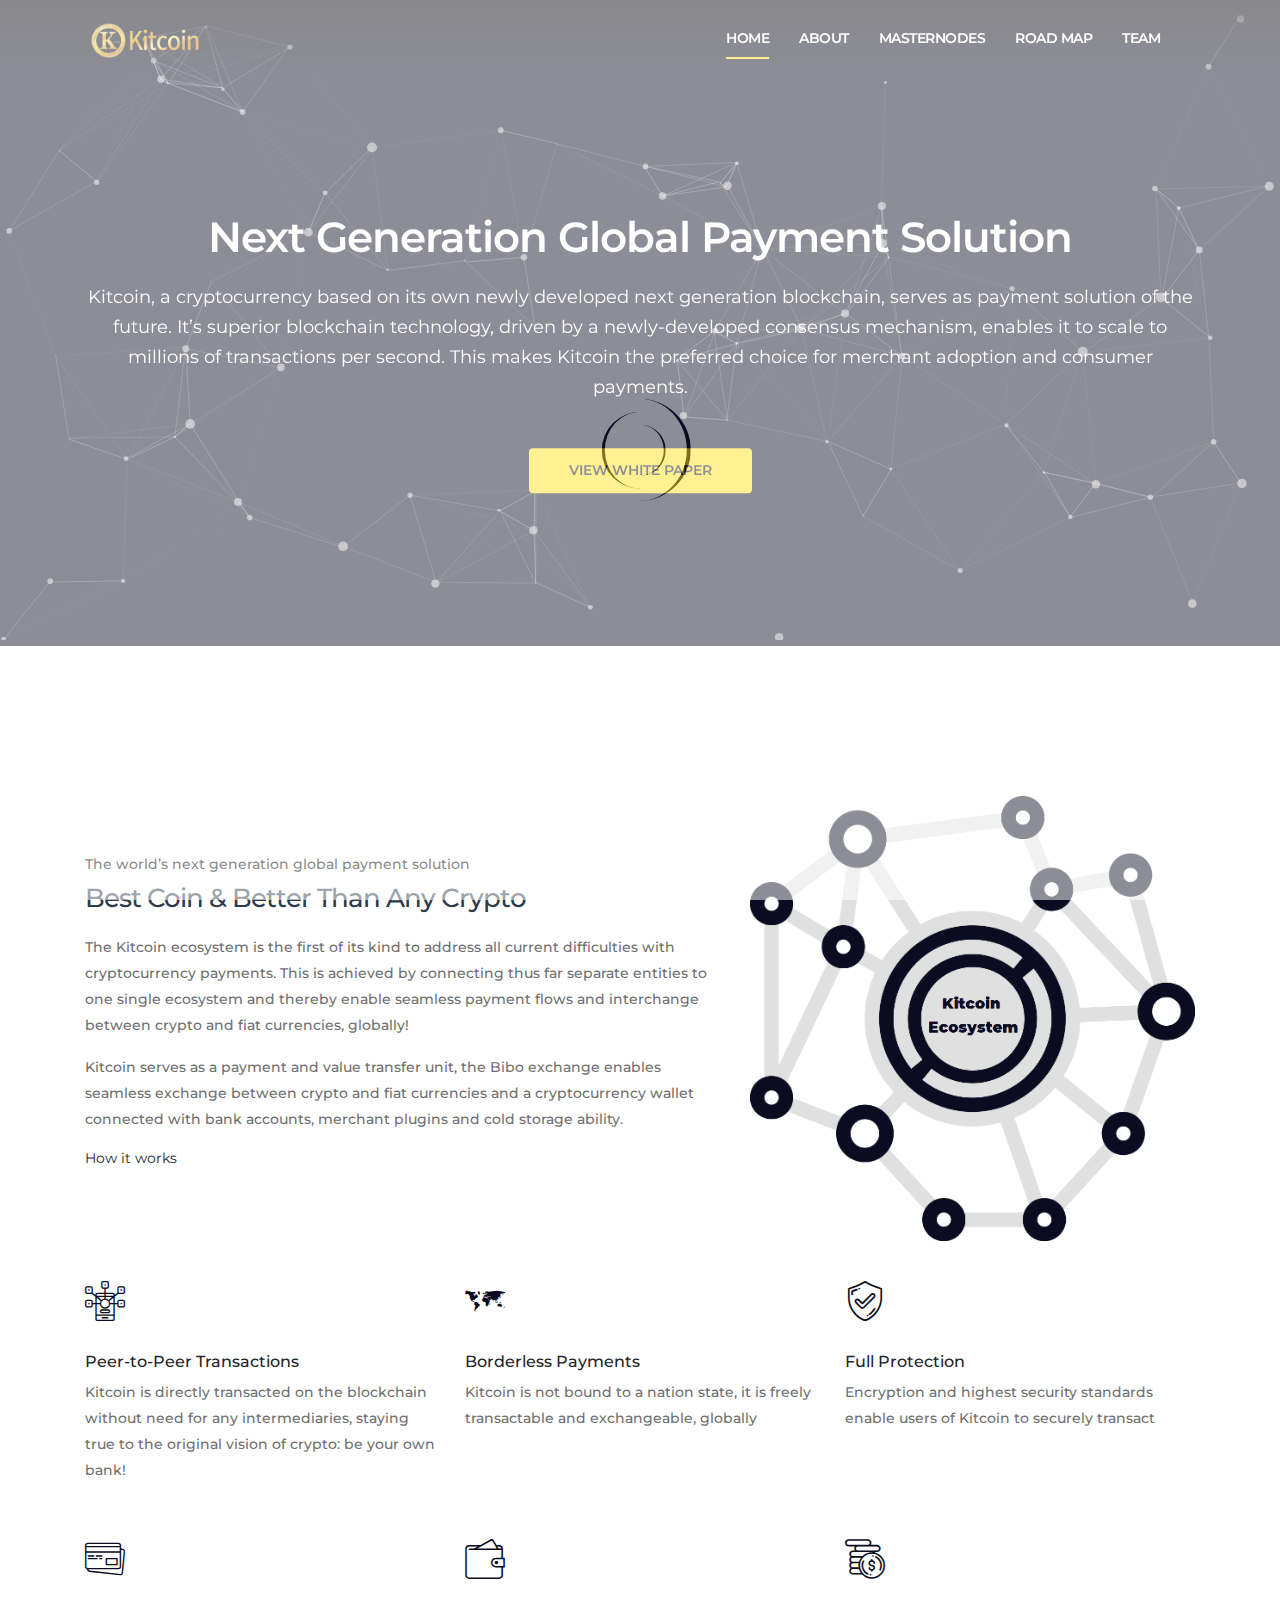
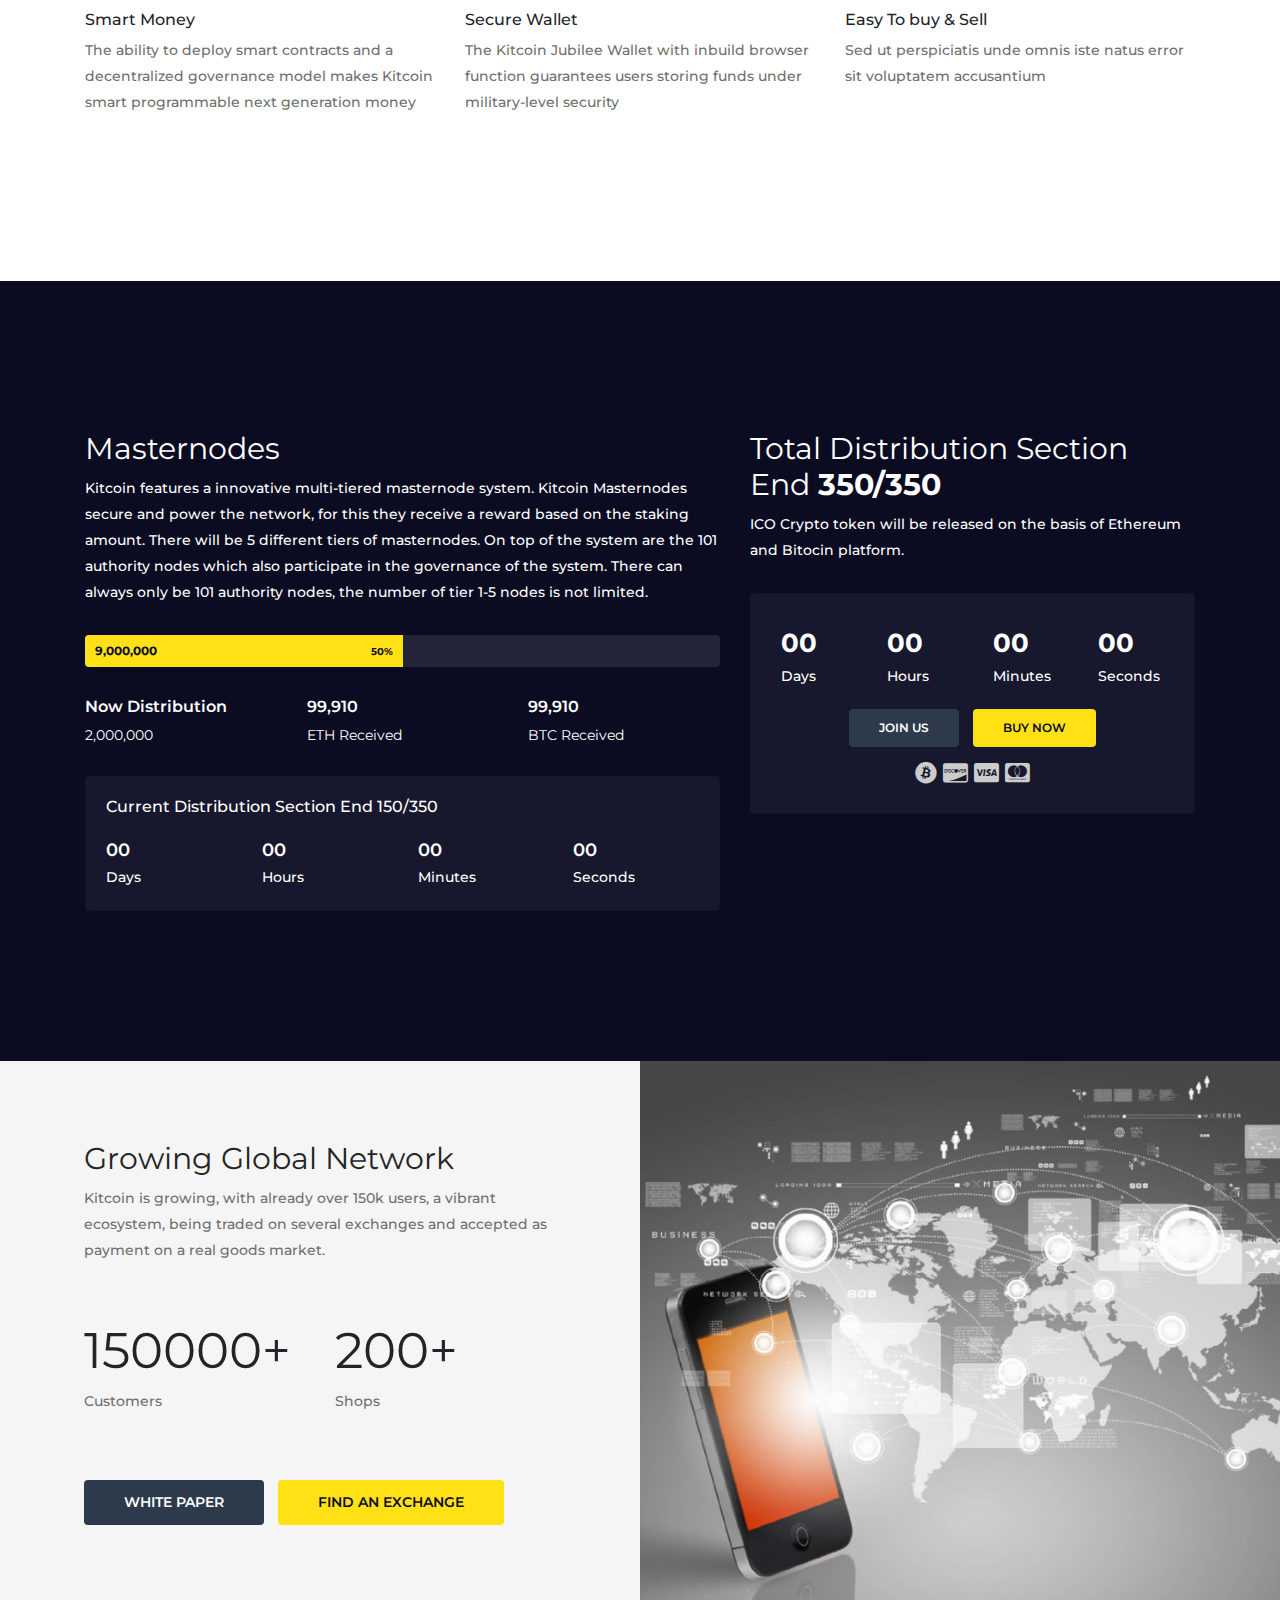
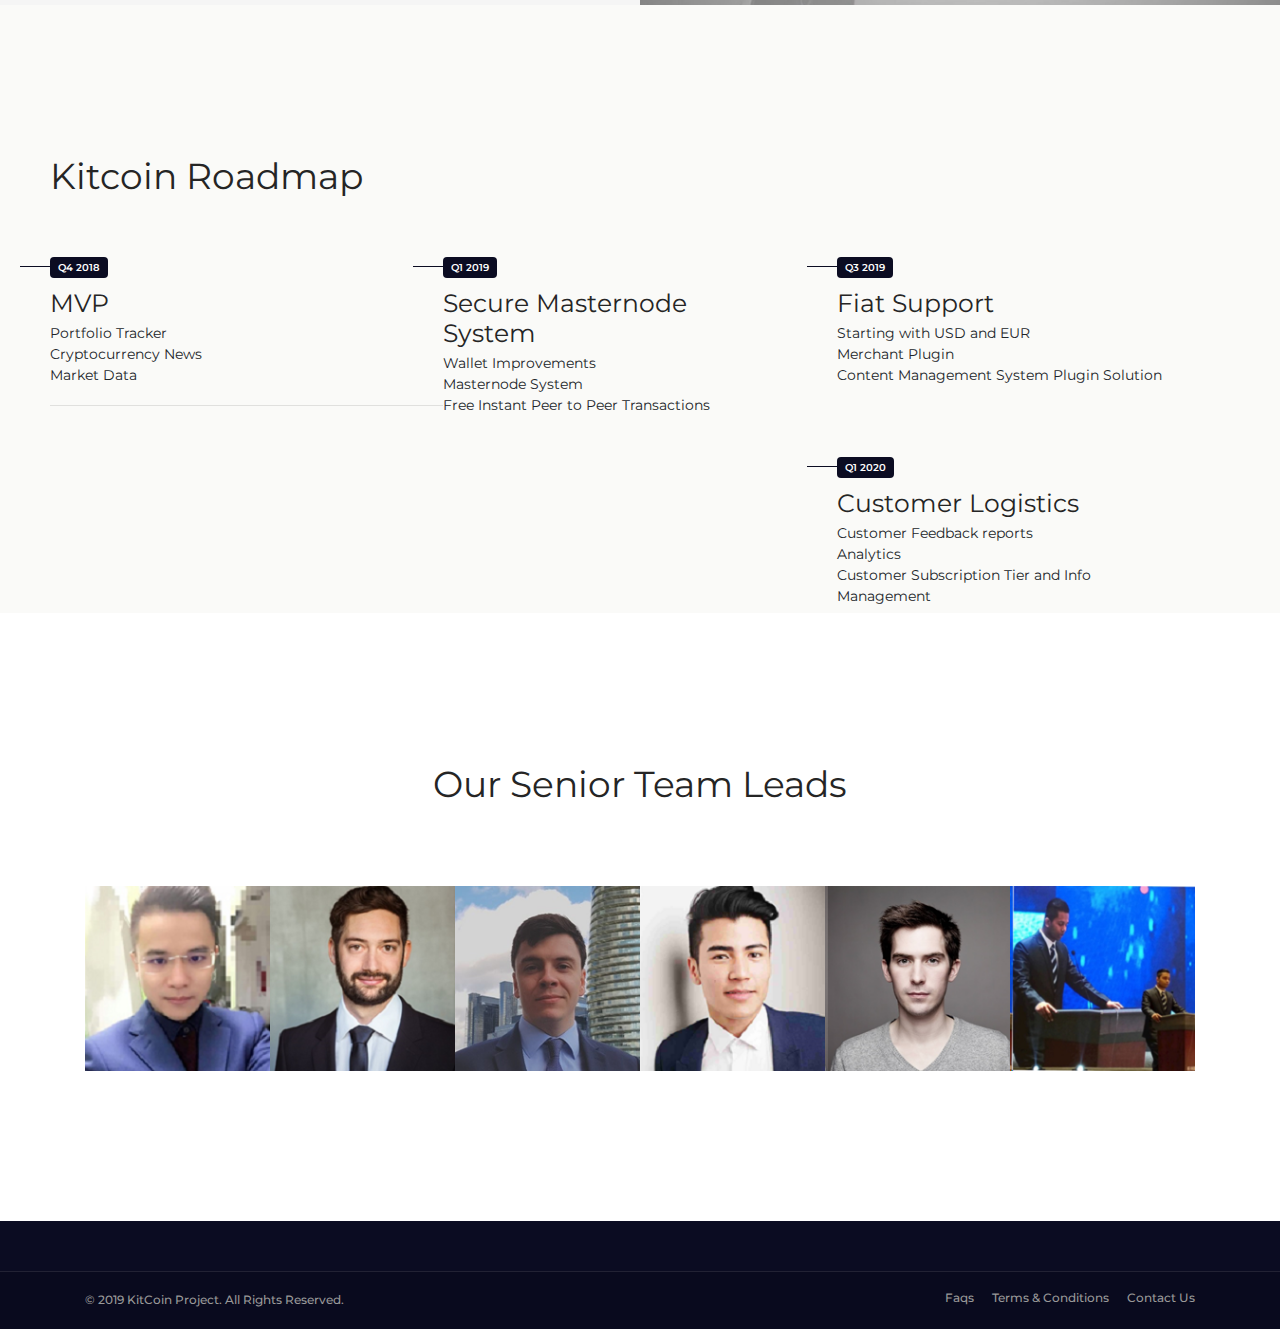
==== commit 43b57a22: "Section padding" ====
--- a/index.html
+++ b/index.html
@@ -291,7 +291,7 @@
     </section>
     
     <!-- Road Map -->
-    <section class="road-map" id="roadmap">
+    <section class="road-map padding-top-150 " id="roadmap">
       <div class="container-fluid">
         <h2>Kitcoin Roadmap</h2>
         
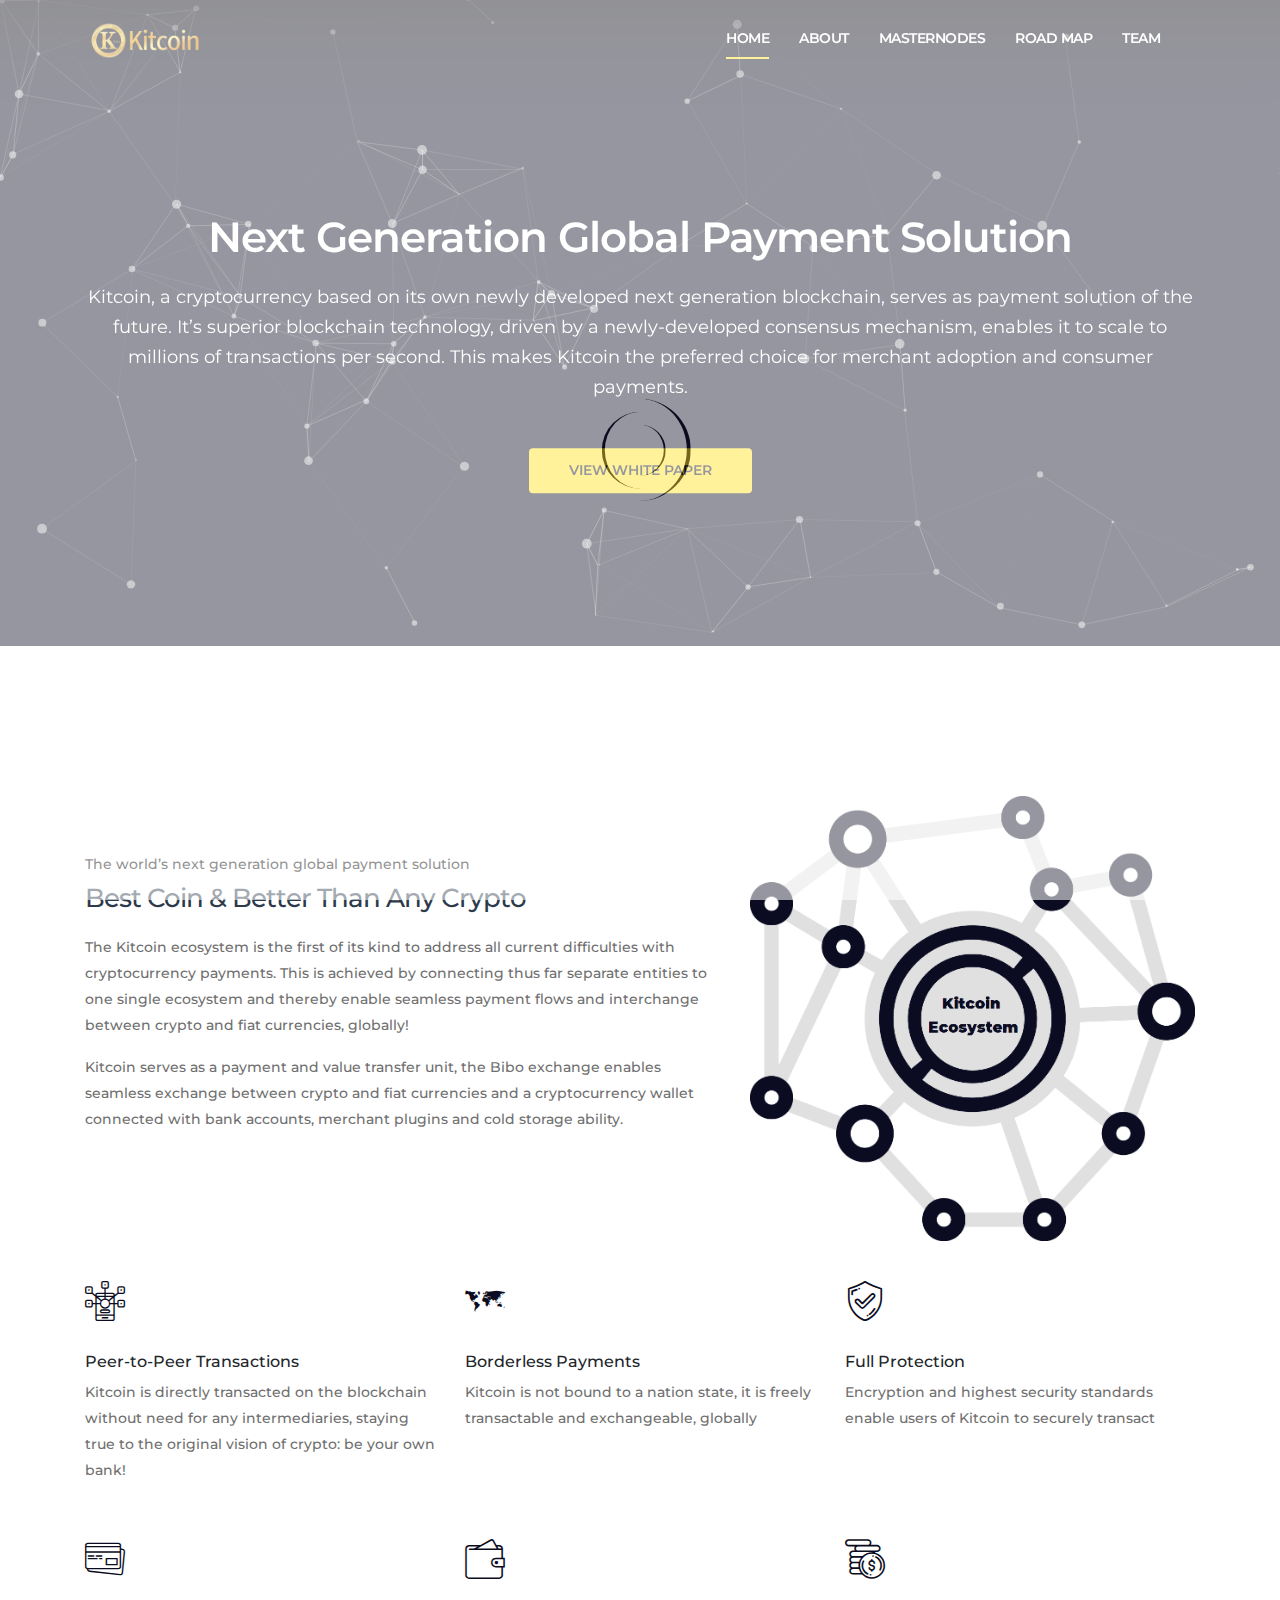
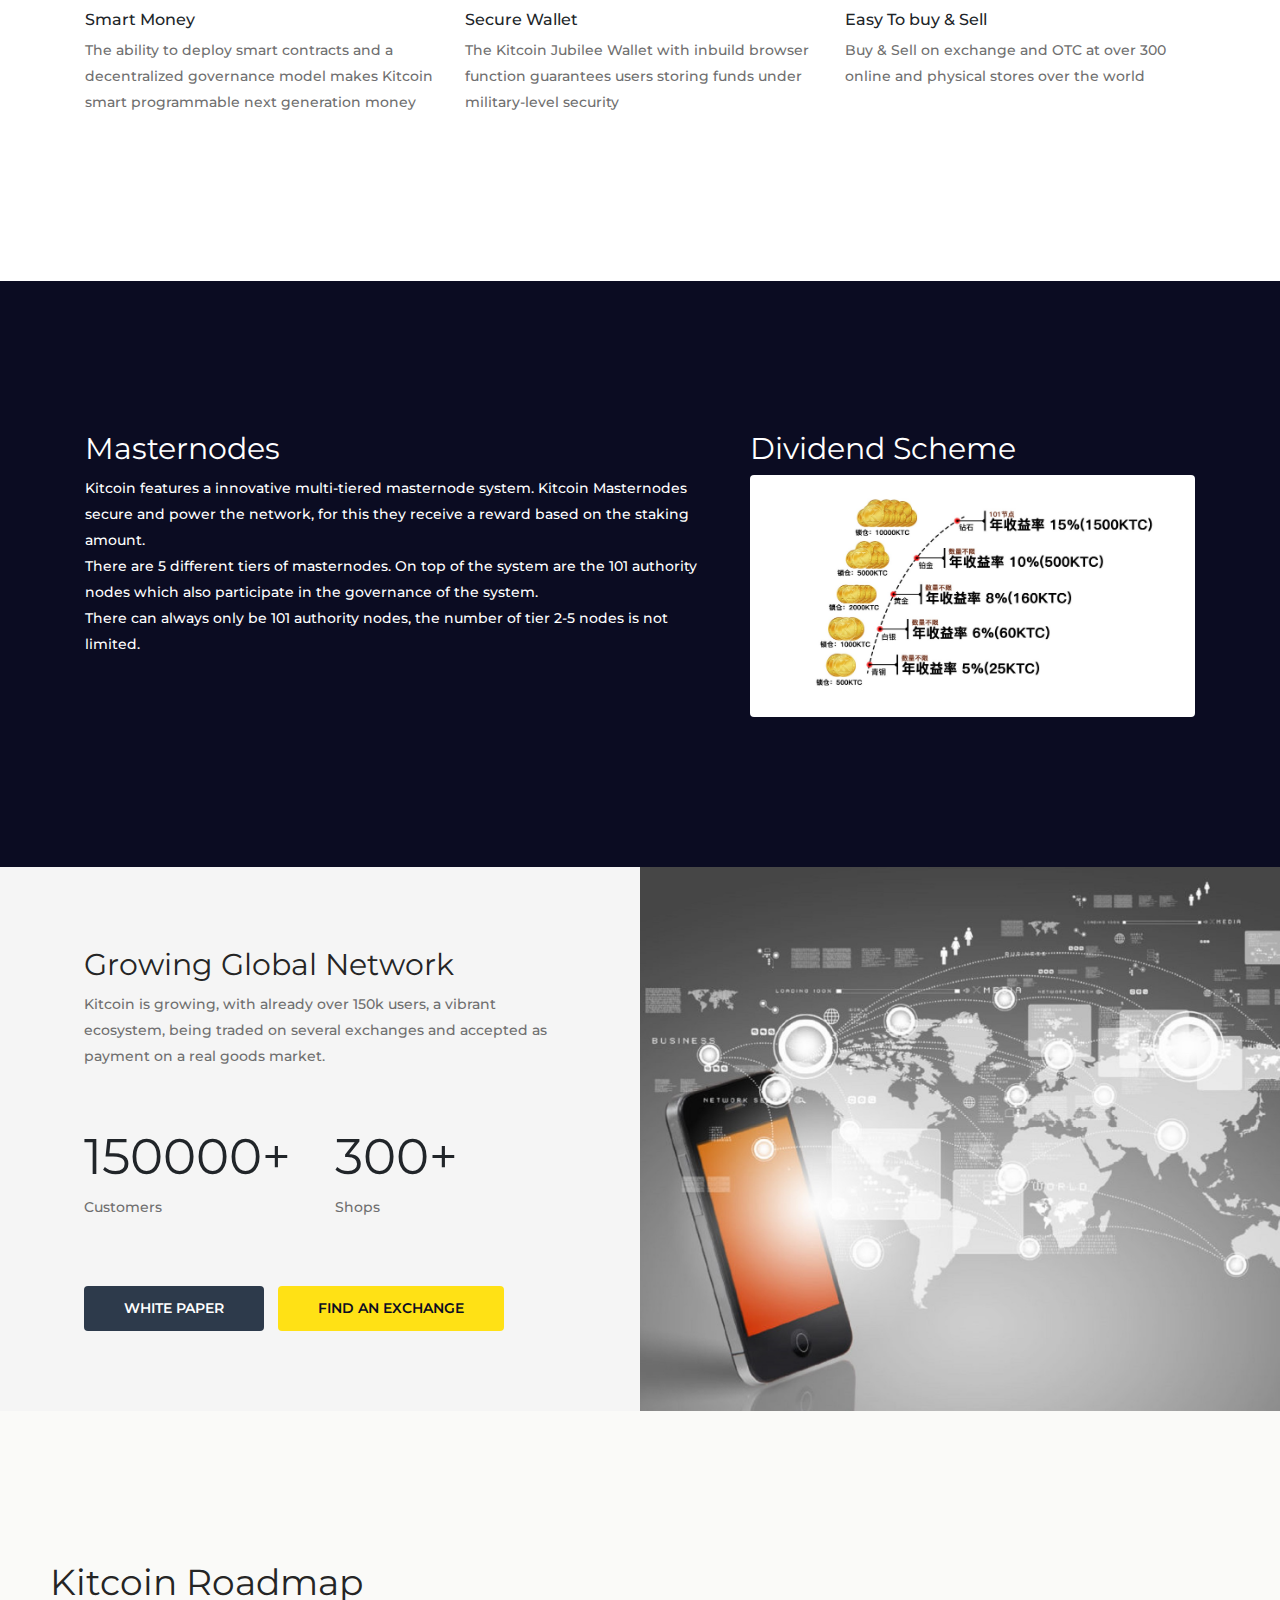
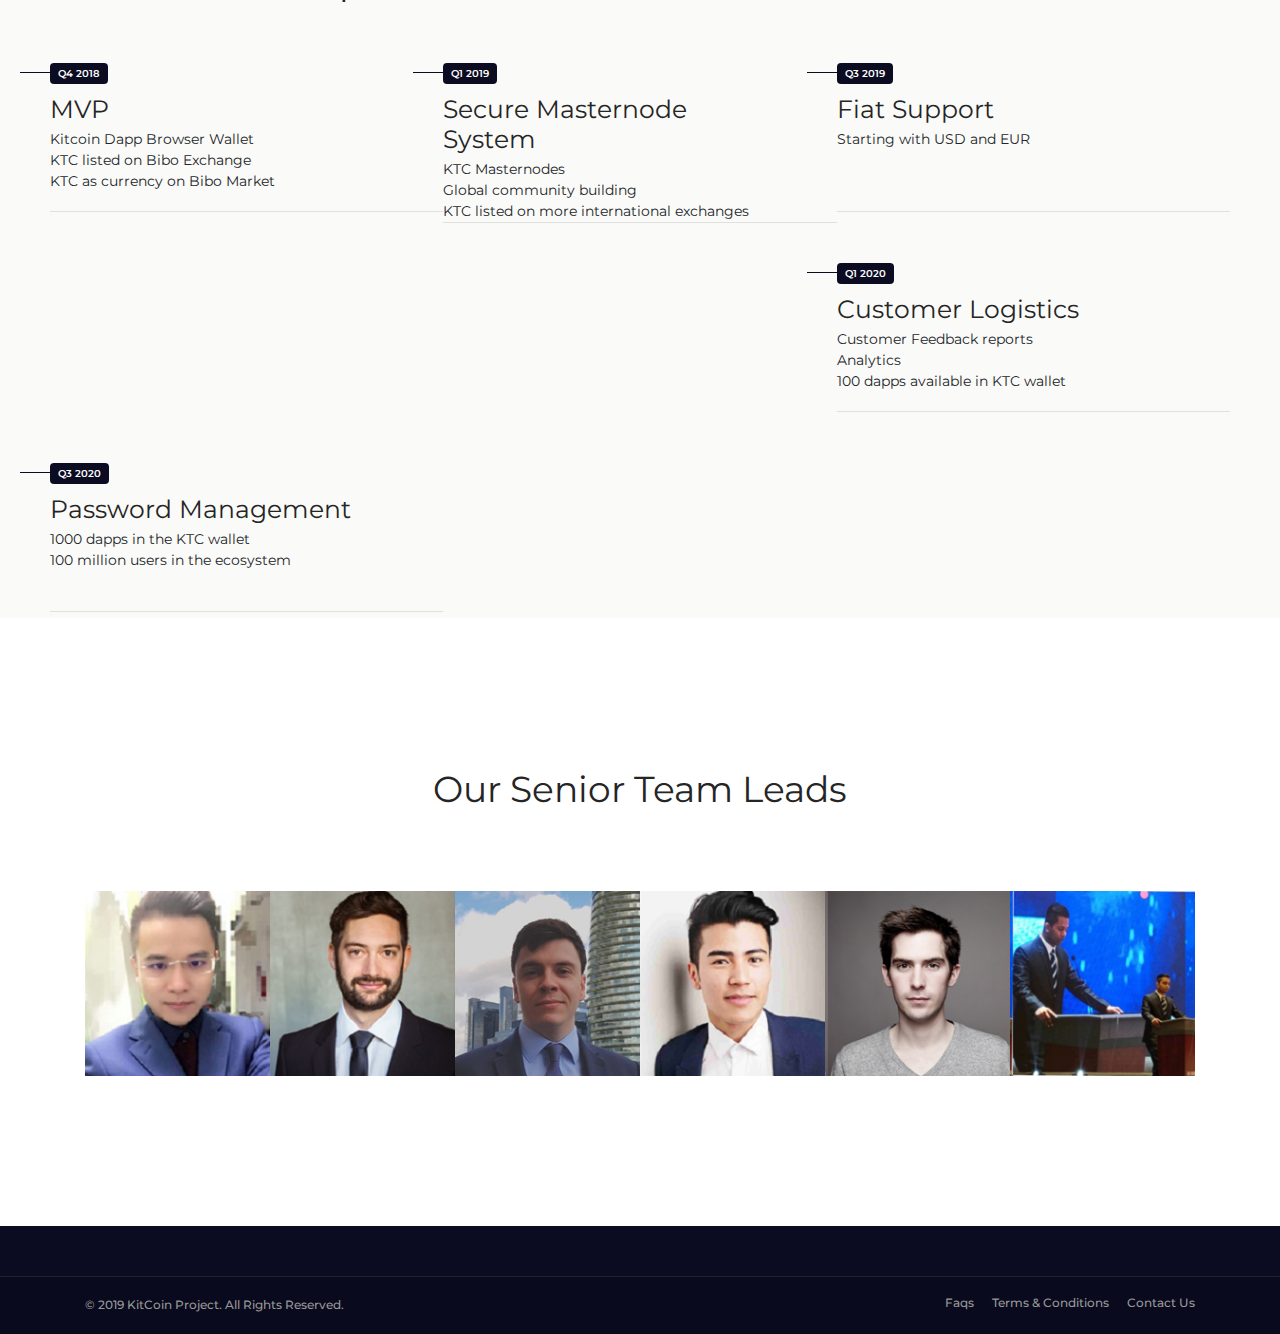
==== commit 905ff529: "Roadmap" ====
--- a/index.html
+++ b/index.html
@@ -98,7 +98,7 @@
             </div>
             <p>The Kitcoin ecosystem is the first of its kind to address all current difficulties with cryptocurrency payments.  This is achieved by connecting thus far separate entities to one single ecosystem and thereby enable seamless payment flows and interchange between crypto and fiat currencies, globally!</p>
             <p>Kitcoin serves as a payment and value transfer unit, the Bibo exchange enables seamless exchange between crypto and fiat currencies and a cryptocurrency wallet connected with bank accounts, merchant plugins and cold storage ability.</p>              
-            <span>How it works</span></a> </div>
+            <!--<span>How it works</span></a>--> </div>
           
           <!-- Image -->
           <div class="col-md-5 text-right"> <img src="images/chain-img.png" alt="Why Choose Us Image" > </div>
@@ -157,7 +157,7 @@
             <div class="ib-icon"> <i class="flaticon-money"></i> </div>
             <div class="ib-info">
               <h4 class="h6">Easy To buy & Sell</h4>
-              <p>Sed ut perspiciatis unde omnis iste natus error sit voluptatem accusantium</p>
+              <p>Buy & Sell on exchange and OTC at over 300 online and physical stores over the world</p>
             </div>
           </div>
         </div>
@@ -172,94 +172,18 @@
           <!-- Token  -->
           <div class="col-lg-7">
             <h3>Masternodes</h3>
-            <p>Kitcoin features a innovative multi-tiered masternode system. Kitcoin Masternodes secure and power the network, for this they receive a reward based on the staking amount. There will be 5 different tiers of masternodes. On top of the system are the 101 authority nodes which also participate in the governance of the system. There can always only be 101 authority nodes, the number of tier 1-5 nodes is not limited.</p>
+            <p>Kitcoin features a innovative multi-tiered masternode system. Kitcoin Masternodes secure and power the network, for this they receive a reward based on the staking amount.
+			<br>There are 5 different tiers of masternodes. On top of the system are the 101 authority nodes which also participate in the governance of the system.<br>There can always only be 101 authority nodes, the number of tier 2-5 nodes is not limited.</p>
+
             
-            <!-- Progress -->
-            <div class="progress">
-              <div class="progress-bar" role="progressbar" style="width: 50%;" aria-valuenow="50" aria-valuemin="0" aria-valuemax="150"><span>9,000,000 <small>50%</small></span> </div>
-            </div>
-            <div class="row">
-              <div class="col">
-                <h6> Now Distribution</h6>
-                <span>2,000,000</span> </div>
-              <div class="col">
-                <h6> 99,910</h6>
-                <span>ETH Received</span> </div>
-              <div class="col">
-                <h6> 99,910</h6>
-                <span>BTC Received</span> </div>
-            </div>
-            
-            <!-- CountdownEnd -->
-            <div class="countdown">
-              <h6>Current Distribution Section End  150/350</h6>
-              <!-- Countdown-->
-              <ul class="row">
-                <!-- Days -->
-                <li class="col-md-3">
-                  <article> <span class="days">00</span>
-                    <p class="days_ref">Days</p>
-                  </article>
-                </li>
-                <!-- Hours -->
-                <li class="col-md-3">
-                  <article> <span class="hours">00</span>
-                    <p class="hours_ref">Hours</p>
-                  </article>
-                </li>
-                <!-- Mintes -->
-                <li class="col-md-3">
-                  <article><span class="minutes">00</span>
-                    <p class="minutes_ref">Minutes</p>
-                  </article>
-                </li>
-                <!-- Seconds -->
-                <li class="col-md-3">
-                  <article><span class="seconds">00</span>
-                    <p class="seconds_ref">Seconds</p>
-                  </article>
-                </li>
-              </ul>
-            </div>
           </div>
           
           <!-- Total Distribution -->
           <div class="col-lg-5">
-            <h3>Total Distribution Section End <b>350/350</b></h3>
-            <p>ICO Crypto token will be released on the basis of Ethereum and Bitocin platform.</p>
-            <div class="countdown-all"> 
+            <h3>Dividend Scheme</h3>
+            <div style="border-radius: 4px; padding: 20px; background-color: white;"> 
               
-              <!-- Countdown -->
-              <ul class="row">
-                <!-- Days -->
-                <li class="col-md-3">
-                  <article> <span class="days">00</span>
-                    <p class="days_ref">Days</p>
-                  </article>
-                </li>
-                <!-- Hours -->
-                <li class="col-md-3">
-                  <article> <span class="hours">00</span>
-                    <p class="hours_ref">Hours</p>
-                  </article>
-                </li>
-                <!-- Mintes -->
-                <li class="col-md-3">
-                  <article><span class="minutes">00</span>
-                    <p class="minutes_ref">Minutes</p>
-                  </article>
-                </li>
-                <!-- Seconds -->
-                <li class="col-md-3">
-                  <article><span class="seconds">00</span>
-                    <p class="seconds_ref">Seconds</p>
-                  </article>
-                </li>
-              </ul>
-              <a href="#." class="btn">Join Us</a> <a href="#." class="btn btn-inverse">Buy Now</a> 
-              
-              <!-- Buy Option -->
-              <div class="card-info"> <i class="fab  fa-bitcoin"></i> <i class="fab  fa-cc-discover"></i> <i class="fab  fa-cc-visa"></i> <i class="fab  fa-cc-mastercard"></i> </div>
+				<img src="images/masternode-tiers.jpg" />
             </div>
           </div>
         </div>
@@ -281,7 +205,7 @@
               <li class="col"> <span class="counter">150000</span><span>+</span>
                 <p>Customers</p>
               </li>
-              <li class="col"> <span class="counter">200</span><span>+</span>
+              <li class="col"> <span class="counter">300</span><span>+</span>
                 <p>Shops</p>
               </li>
             </ul>
@@ -299,30 +223,30 @@
         <ul class="edu-list margin-top-50">
           <li> <span>Q4 2018</span>
             <h5>MVP</h5>
-            Portfolio Tracker<br>
-            Cryptocurrency News<br>
-            Market Data<br>
-            <!--Gold Backing for Kitcoins - 10% of fees generated funds are allocated to purchase physical gold -->
+            Kitcoin Dapp Browser Wallet<br>
+            KTC listed on Bibo Exchange<br>
+            KTC as currency on Bibo Market<br>
           </li>
           <li> <span>Q1 2019</span>
             <h5>Secure Masternode System</h5>
-            <!-- NEP-5 Tokens and Many More<br>
-            Portfolio Tracker - Exchange API Integration<br>-->
-            Wallet Improvements<br>
-            Masternode System<br>
-            Free Instant Peer to Peer Transactions
+            KTC Masternodes<br>
+            Global community building<br>
+            KTC listed on more international exchanges
           </li>
           <li> <span>Q3 2019</span>
             <h5>Fiat Support</h5>
             Starting with USD and EUR<br>
-            Merchant Plugin<br>
-            Content Management System Plugin Solution
           </li>
           <li> <span>Q1 2020</span>
             <h5>Customer Logistics</h5>
             Customer Feedback reports<br>
             Analytics<br>
-            Customer Subscription Tier and Info Management
+            100 dapps available in KTC wallet
+          </li>
+          <li> <span>Q3 2020</span>
+            <h5>Password Management</h5>
+            1000 dapps in the KTC wallet<br>
+            100 million users in the ecosystem<br>
           </li>
         </ul>
       </div>
--- a/css/responsive.css
+++ b/css/responsive.css
@@ -49,7 +49,7 @@
 }
 .road-map .edu-list li {
 	width: 33.3333%;
-}
+}/*
 .road-map .edu-list li:nth-last-child(3){
 	border-bottom:0px;
 }
@@ -58,7 +58,7 @@
 }
 .road-map .edu-list li:nth-last-child(1){
 	border-bottom:0px;
-}
+}*/
 }
 @media(max-width:1200px) {
 .arrival-block .item-name a {
@@ -81,13 +81,13 @@
 }
 .team.style-2 .team-small li img{
 	width:100%;
-}
+}/*
 .road-map .edu-list li:nth-last-child(2){
 	border-bottom:0px;
 }
 .road-map .edu-list li:nth-last-child(1){
 	border-bottom:0px;
-}
+}*/
 }
 @media(max-width:1024px) {
 .fst-up {
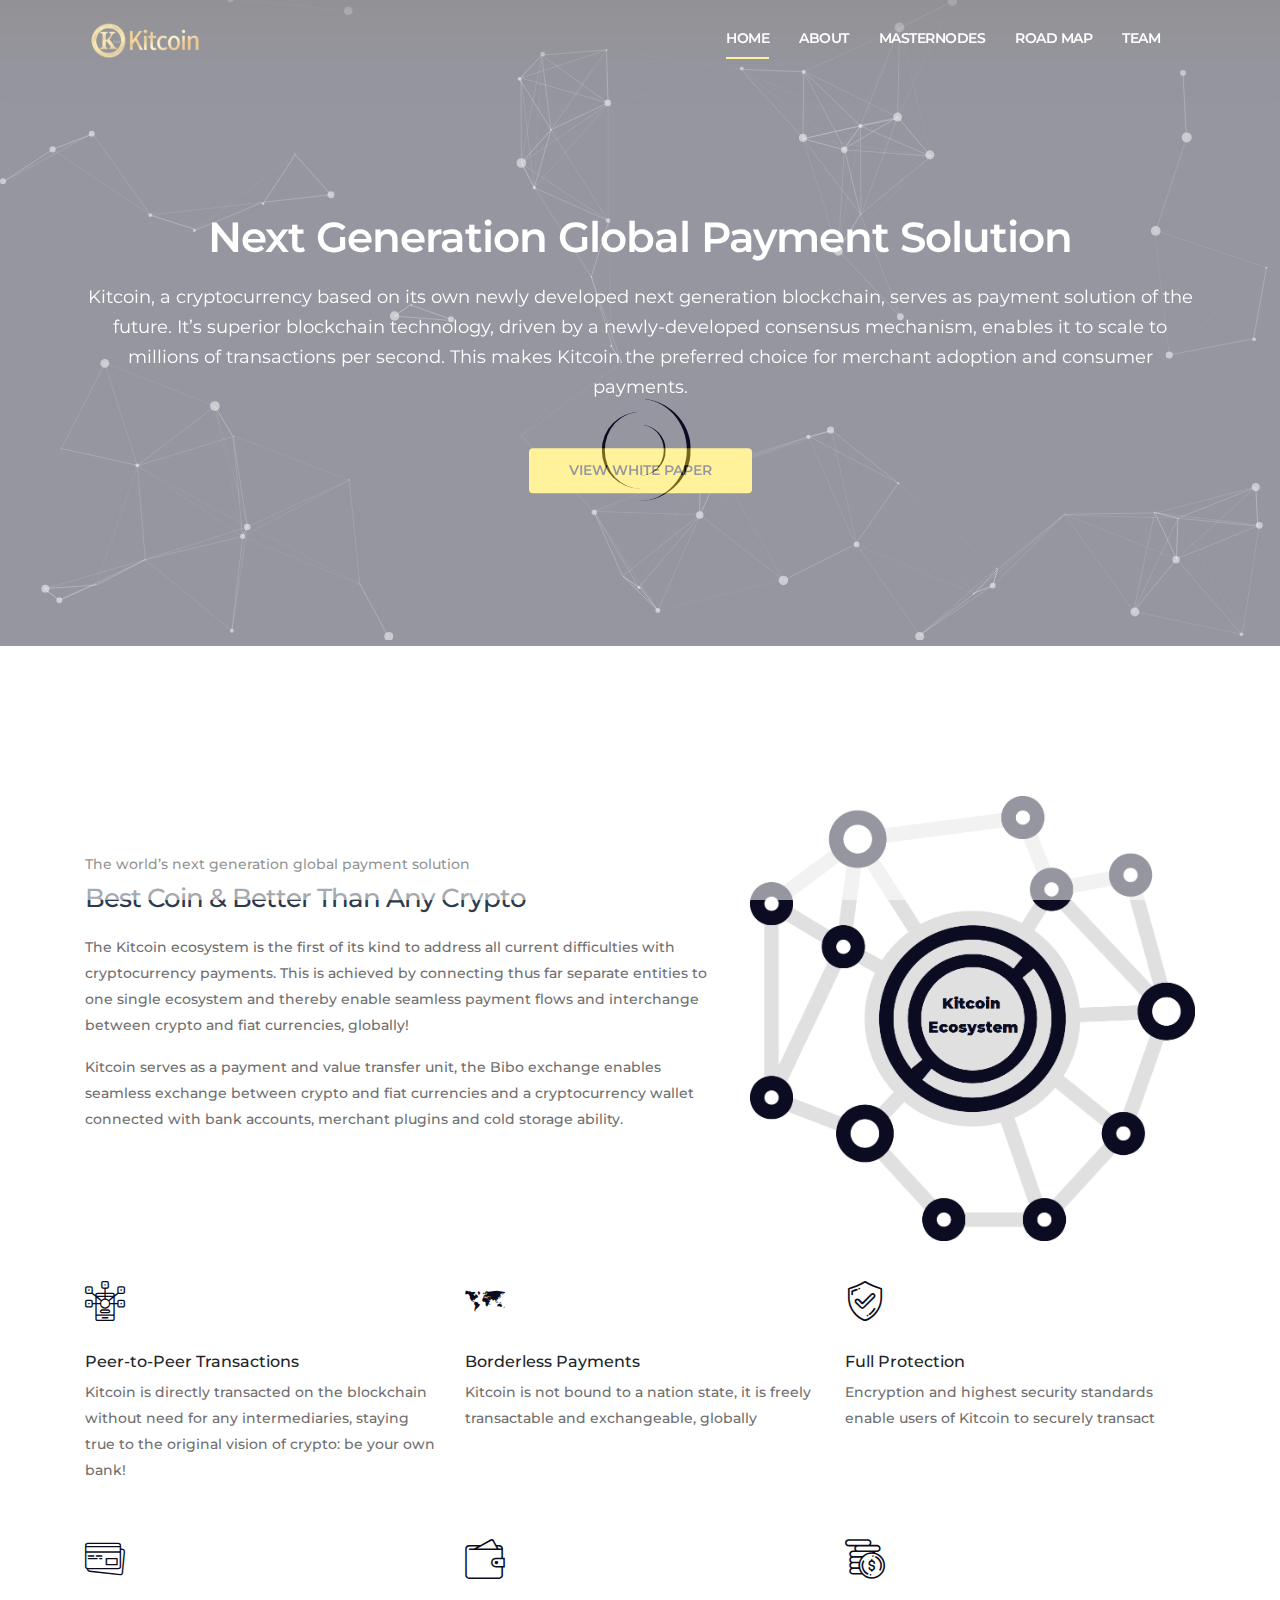
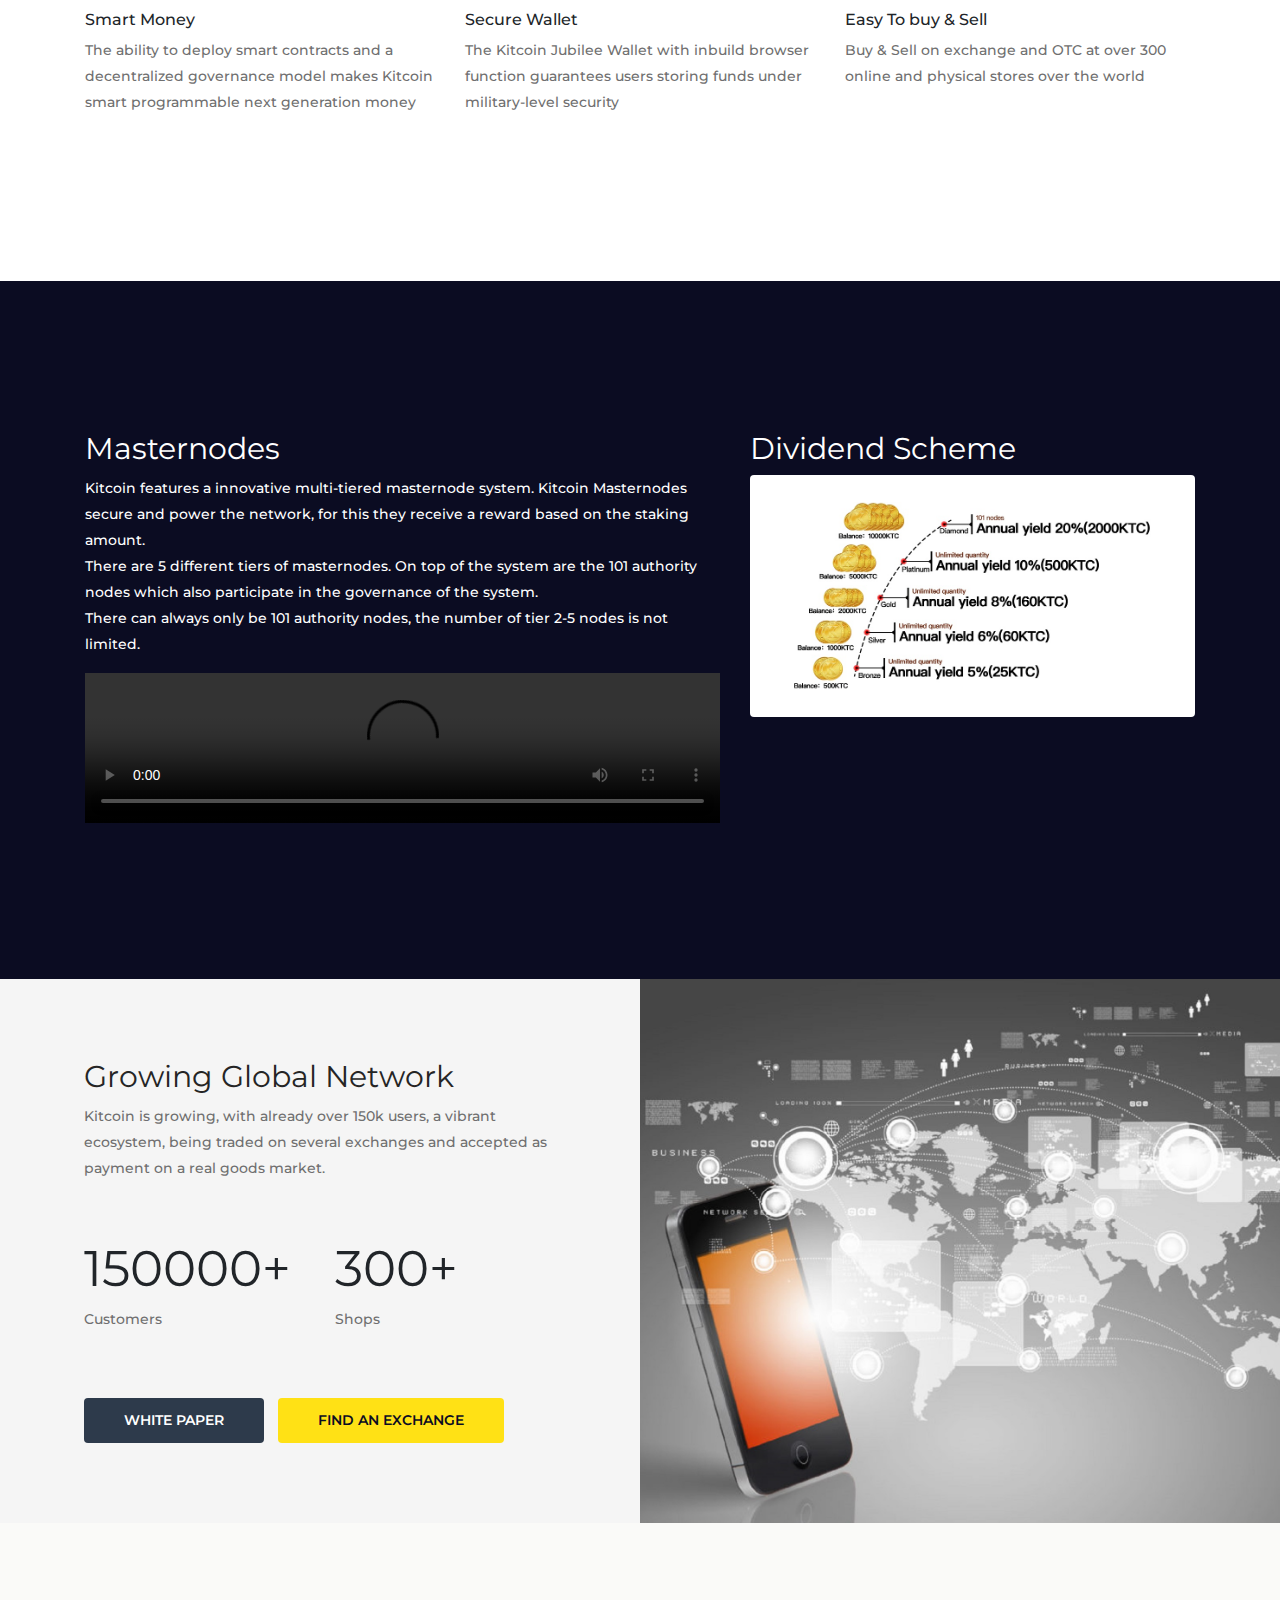
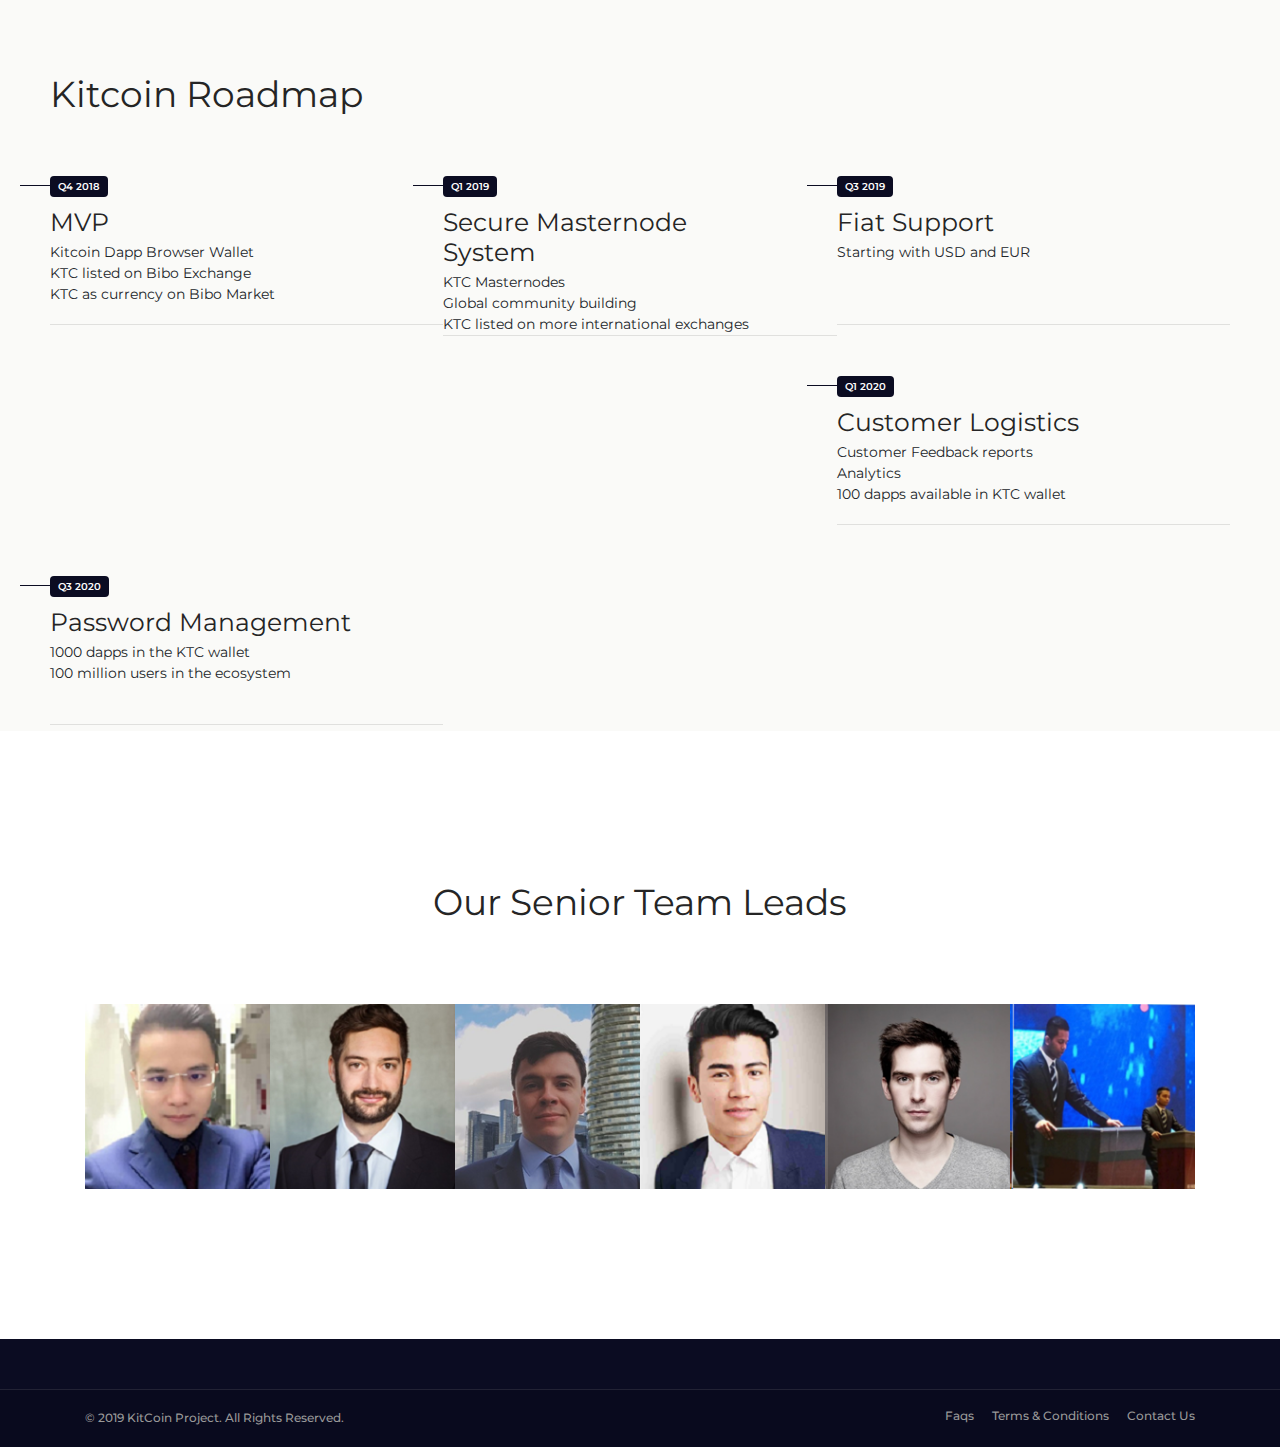
==== commit 87ac481a: "Video explainer" ====
--- a/index.html
+++ b/index.html
@@ -174,13 +174,16 @@
             <h3>Masternodes</h3>
             <p>Kitcoin features a innovative multi-tiered masternode system. Kitcoin Masternodes secure and power the network, for this they receive a reward based on the staking amount.
 			<br>There are 5 different tiers of masternodes. On top of the system are the 101 authority nodes which also participate in the governance of the system.<br>There can always only be 101 authority nodes, the number of tier 2-5 nodes is not limited.</p>
+            <video  controls style="width: 100%; max-height: 100%">
+				<source src="uploads/masternode-explainer.mp4" type="video/mp4">
+			</video>
 
             
           </div>
           
           <!-- Total Distribution -->
           <div class="col-lg-5">
-            <h3>Dividend Scheme</h3>
+			<h3>Dividend Scheme</h3>
             <div style="border-radius: 4px; padding: 20px; background-color: white;"> 
               
 				<img src="images/masternode-tiers.jpg" />
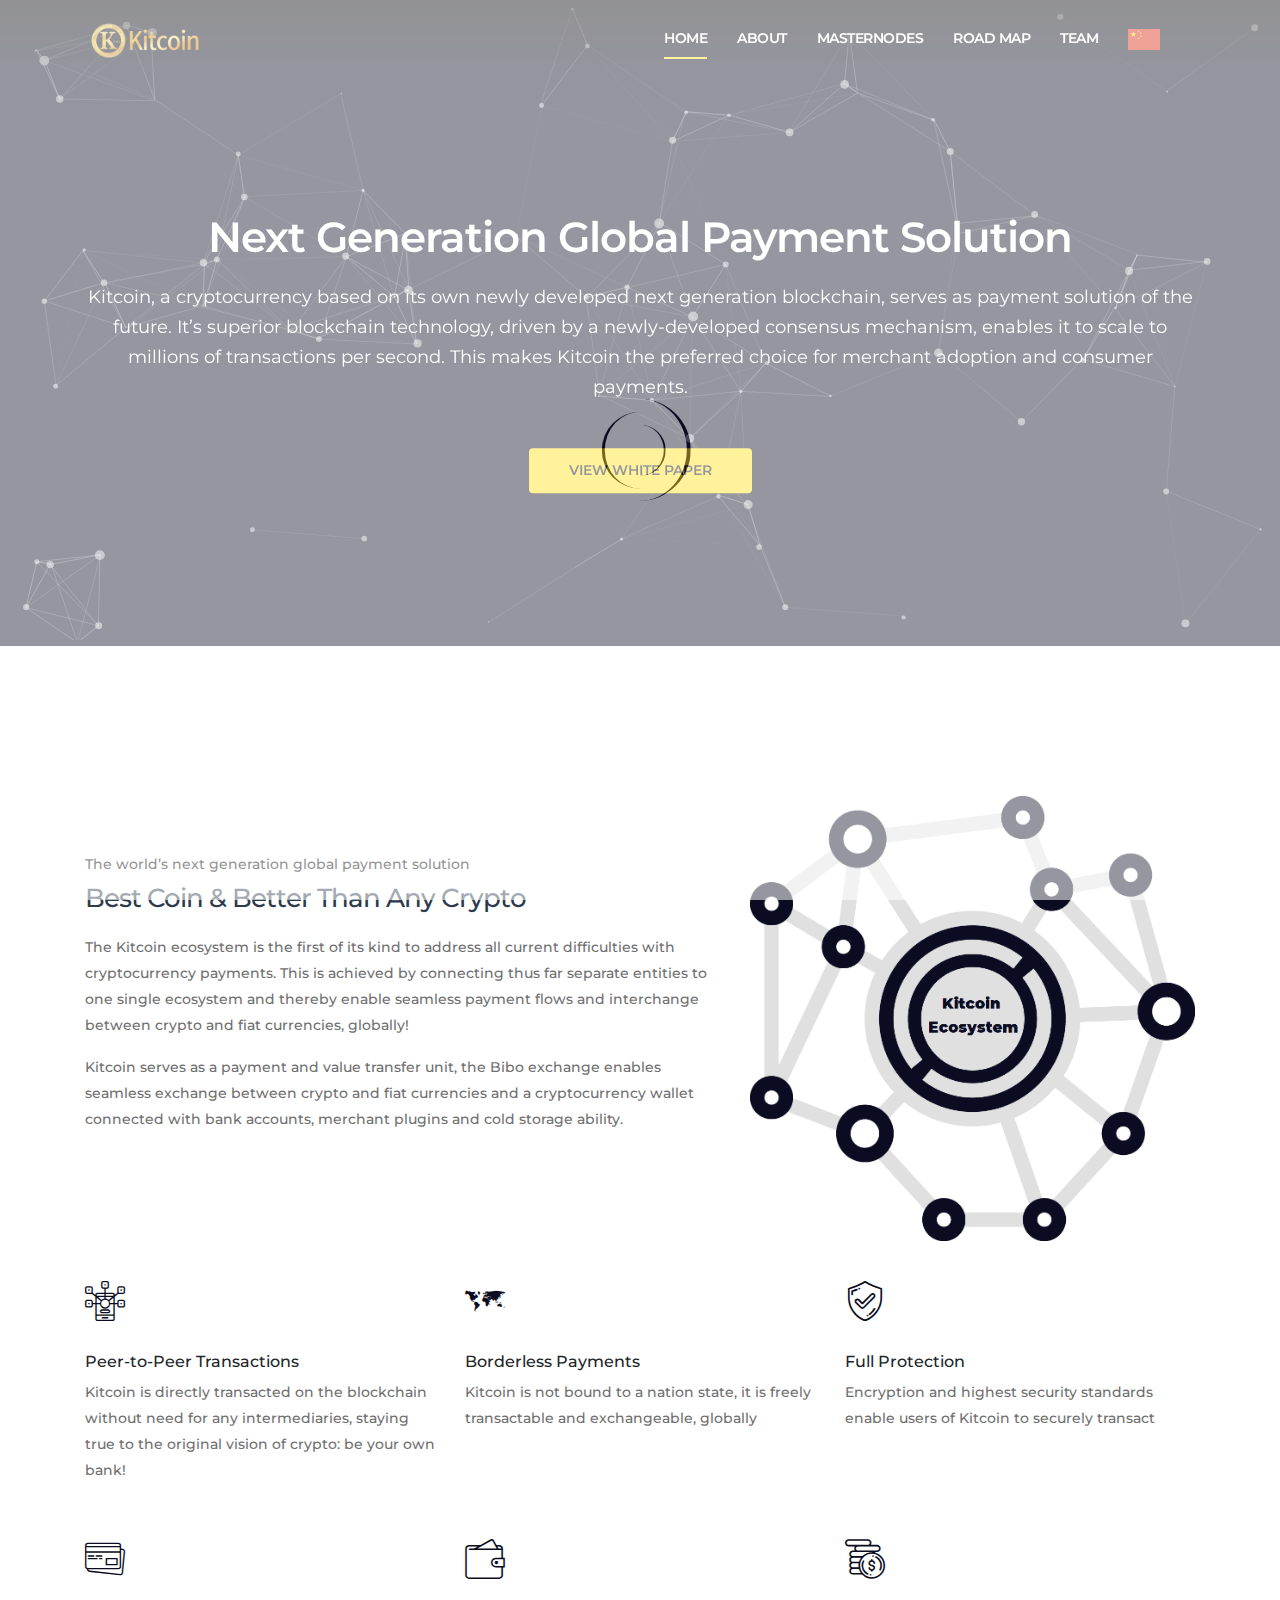
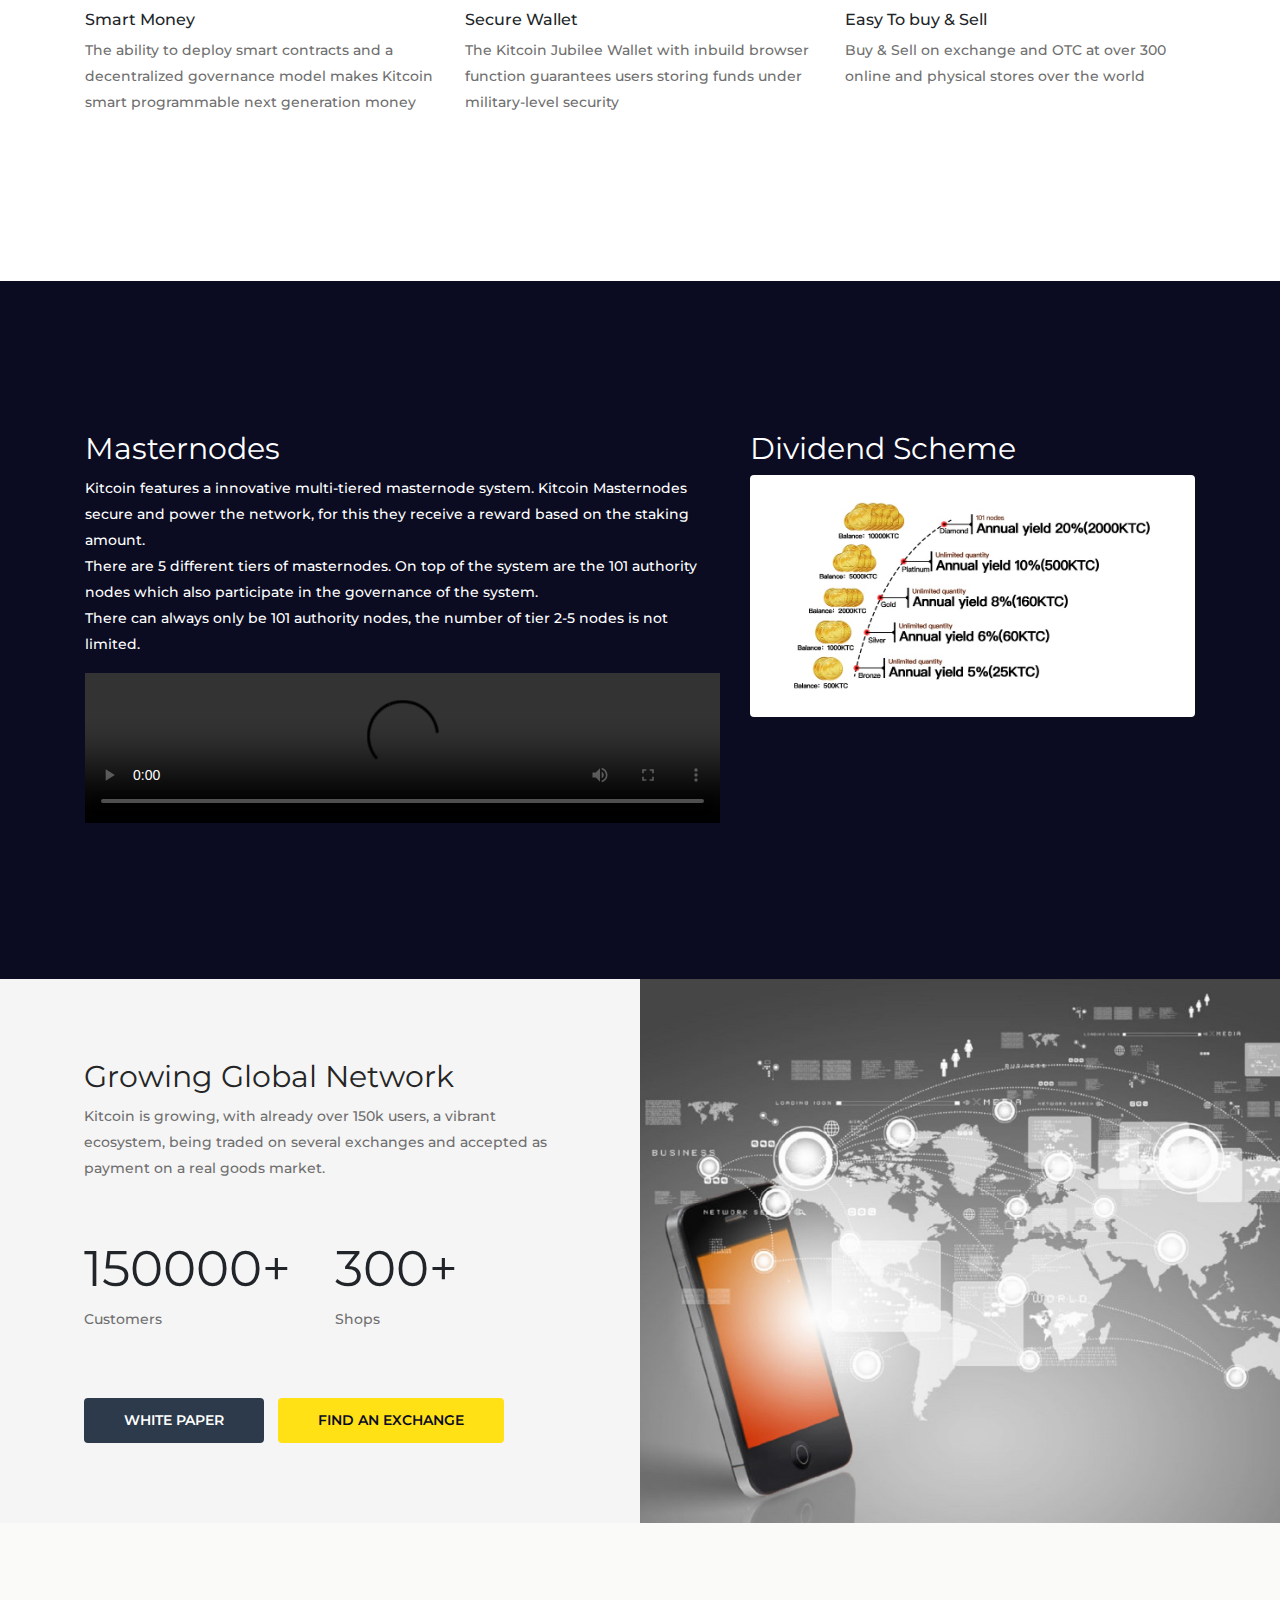
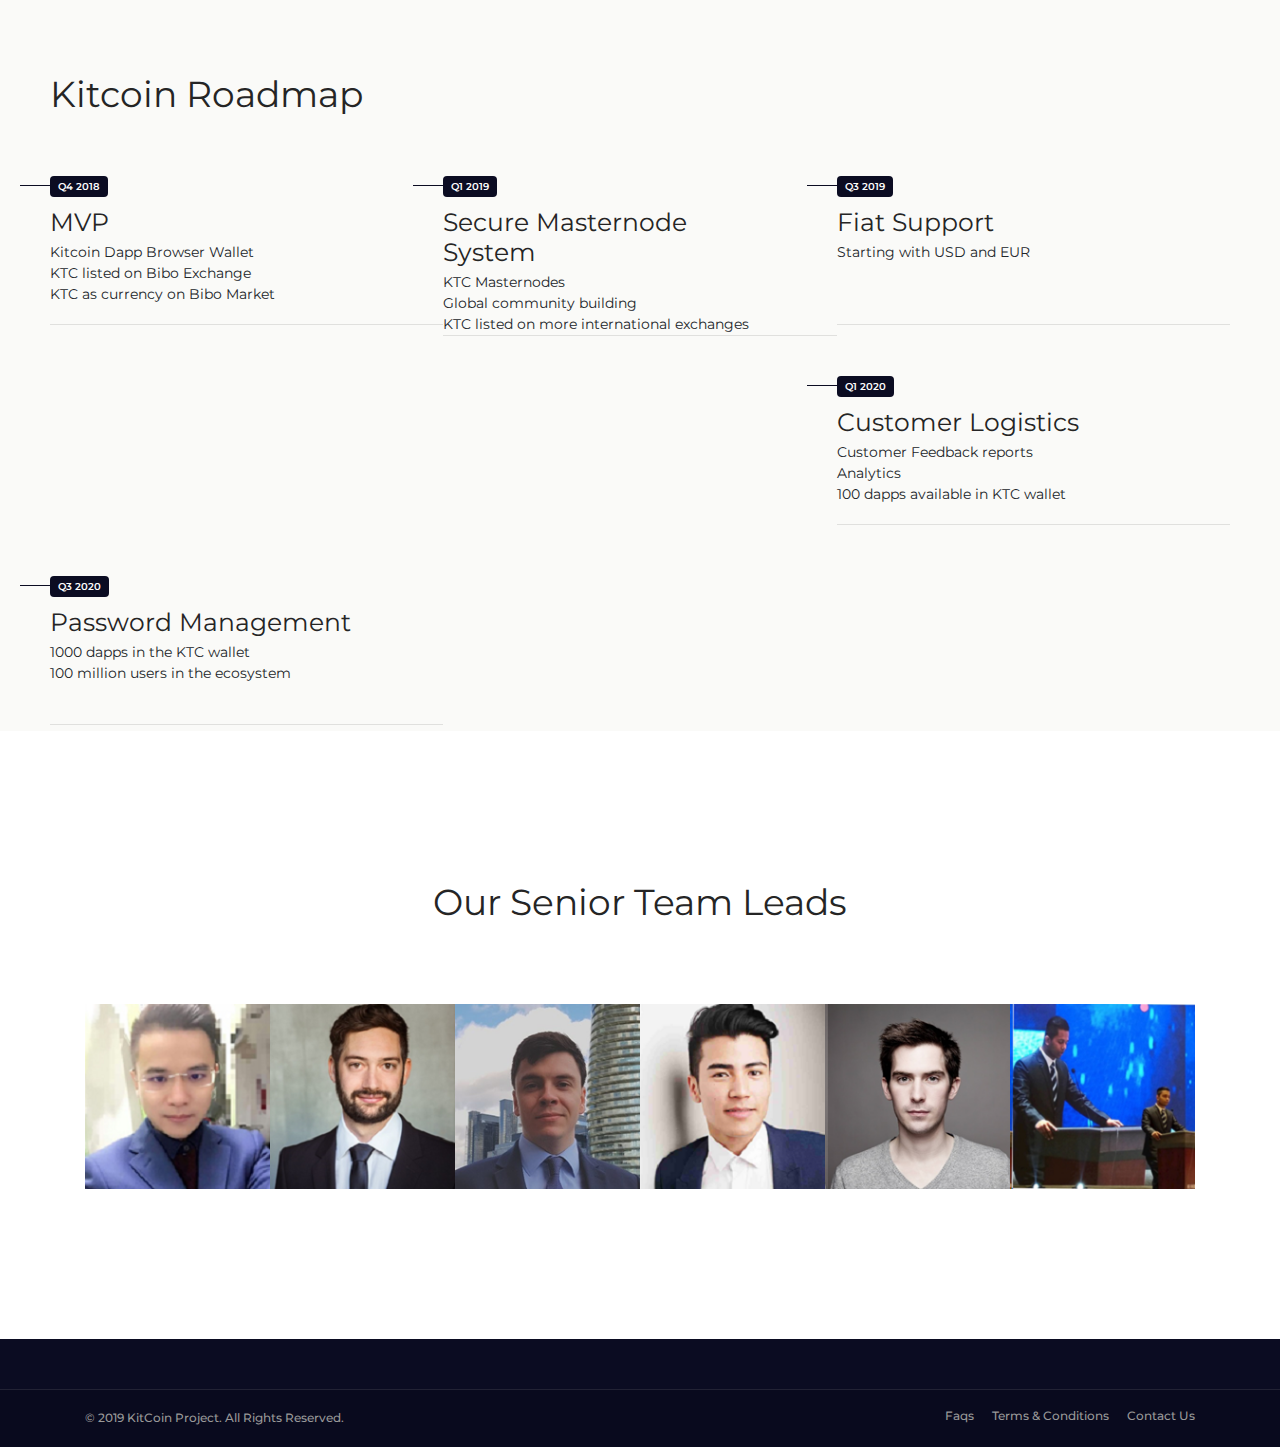
==== commit 28a093d6: "Chinese version" ====
--- a/index.html
+++ b/index.html
@@ -60,6 +60,7 @@
             <li class="scroll"> <a href="#masternodes">Masternodes</a> </li>
             <li class="scroll"> <a href="#roadmap">Road Map</a> </li>
             <li class="scroll"> <a href="#team">Team</a> </li>
+            <li class="scroll"> <a href="./index-cn.html"><img src="images/china-flag.png" /></a> </li>
             <!--<li class="scroll"> <a href="#contact">Contact</a> </li>-->
           </ul>
         </div>
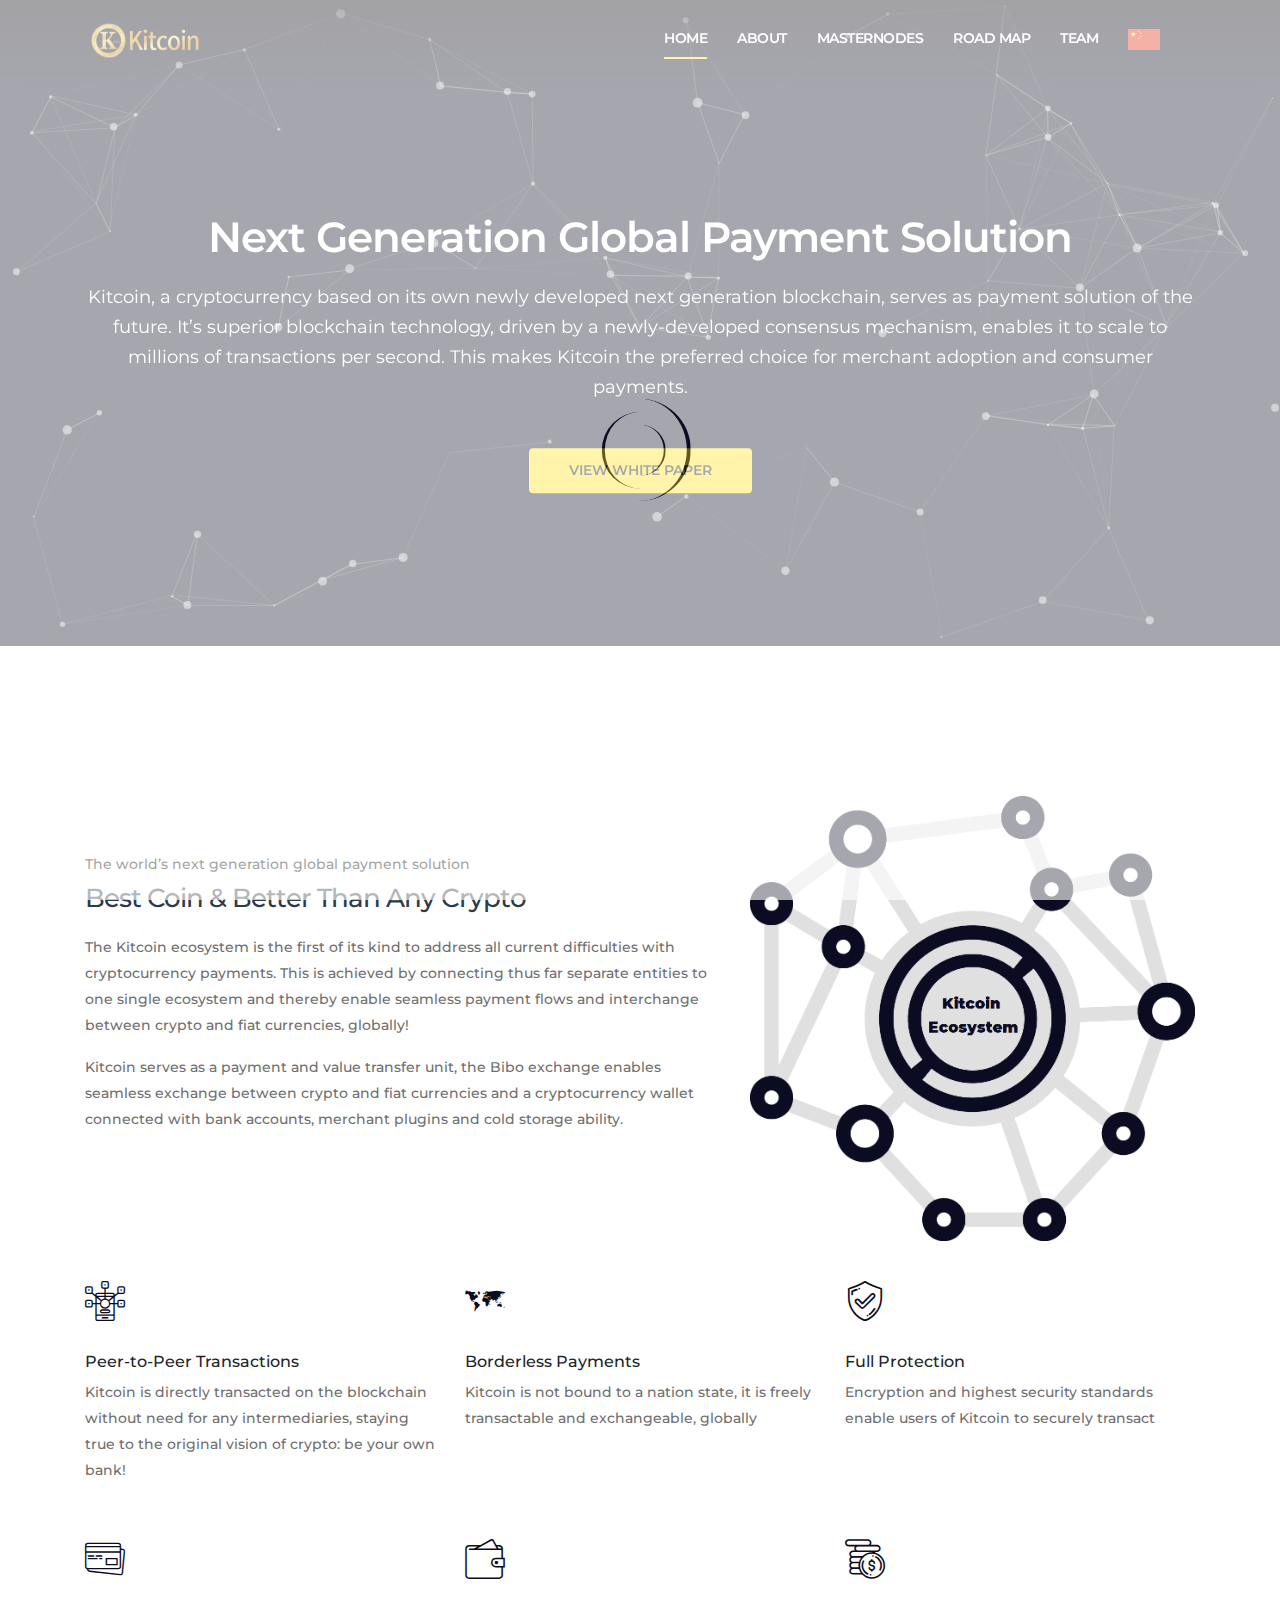
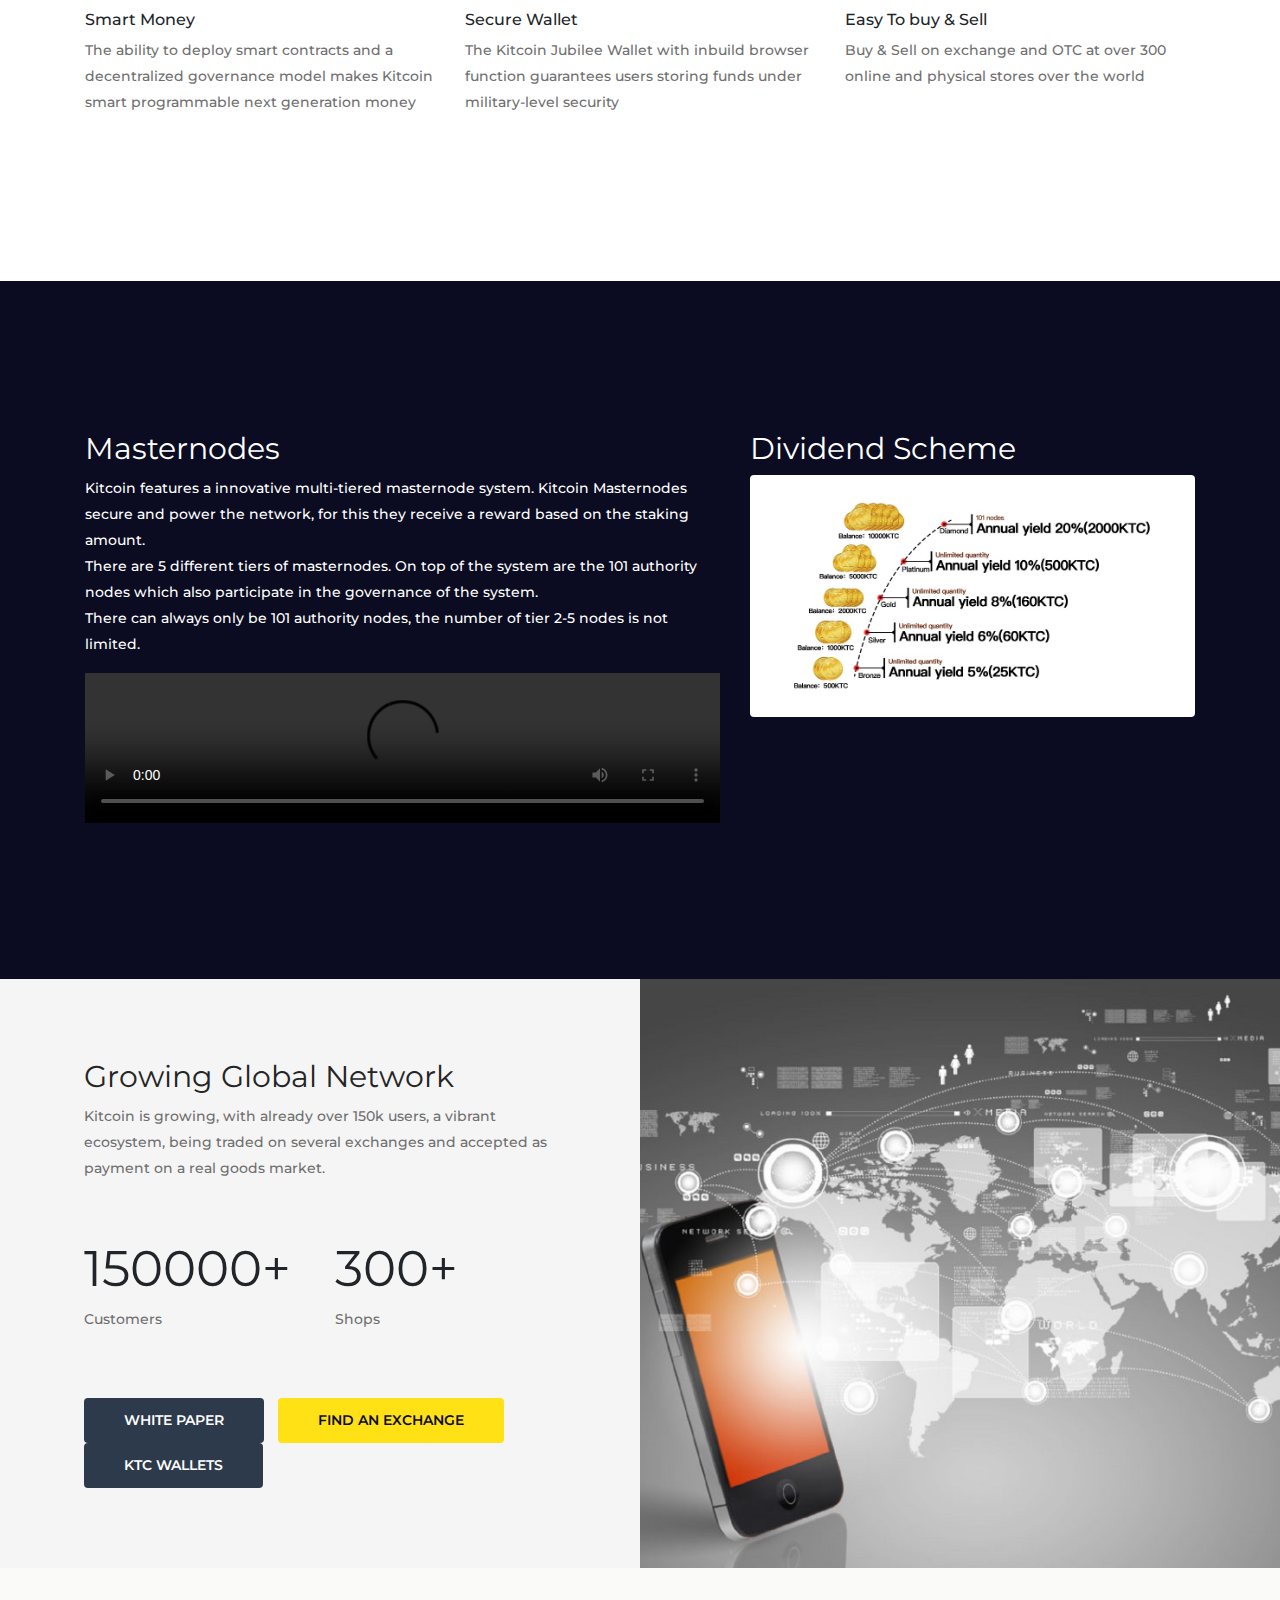
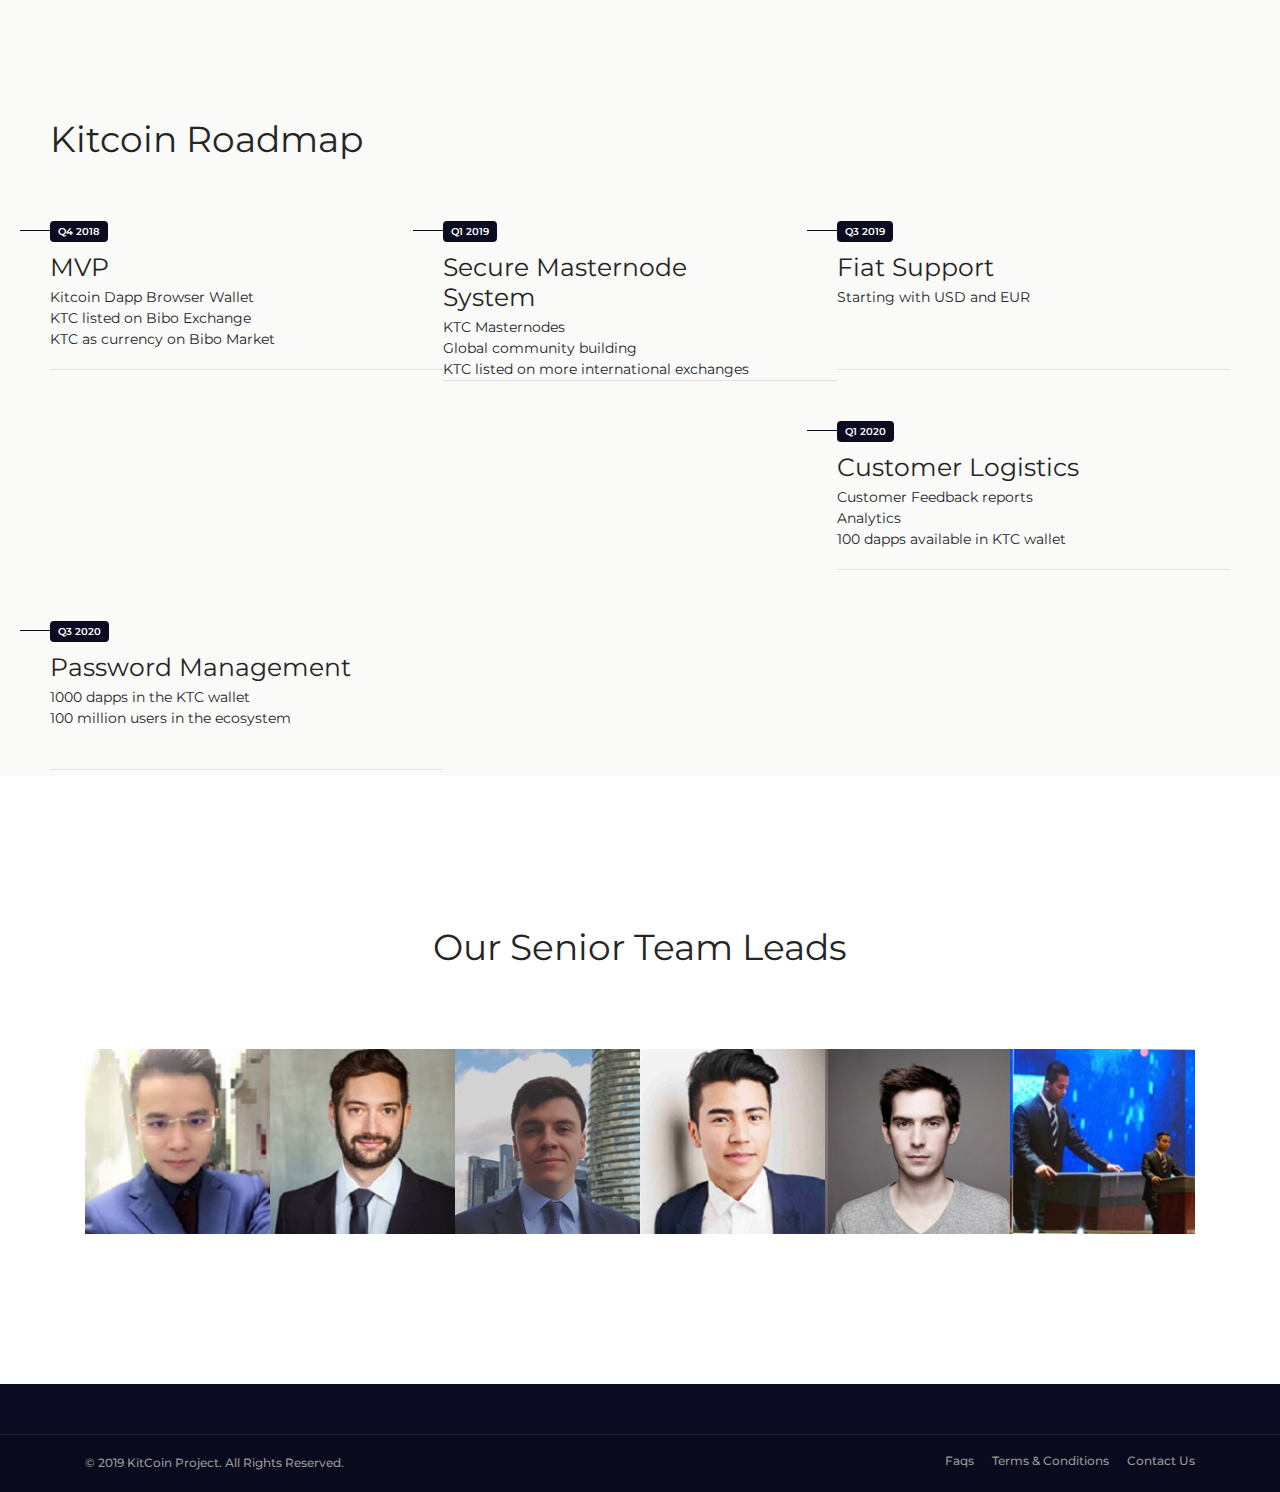
==== commit 6079ac3f: "Link to wallet" ====
--- a/index.html
+++ b/index.html
@@ -213,7 +213,7 @@
                 <p>Shops</p>
               </li>
             </ul>
-            <a href="uploads/kitcoin_ecosystem_whitepaper.pdf" target="_blank" class="btn">White Paper</a> <a href="https://bibo.gold/" target="_blank" class="btn btn-inverse">Find an Exchange</a> </div>
+            <a href="uploads/kitcoin_ecosystem_whitepaper.pdf" target="_blank" class="btn">White Paper</a> <a href="https://bibo.gold/" target="_blank" class="btn btn-inverse">Find an Exchange</a> <a href="http://app.kitcoin.info" target="_blank" class="btn ">KTC Wallets</a></div>
         </div>
       </div>
     </section>
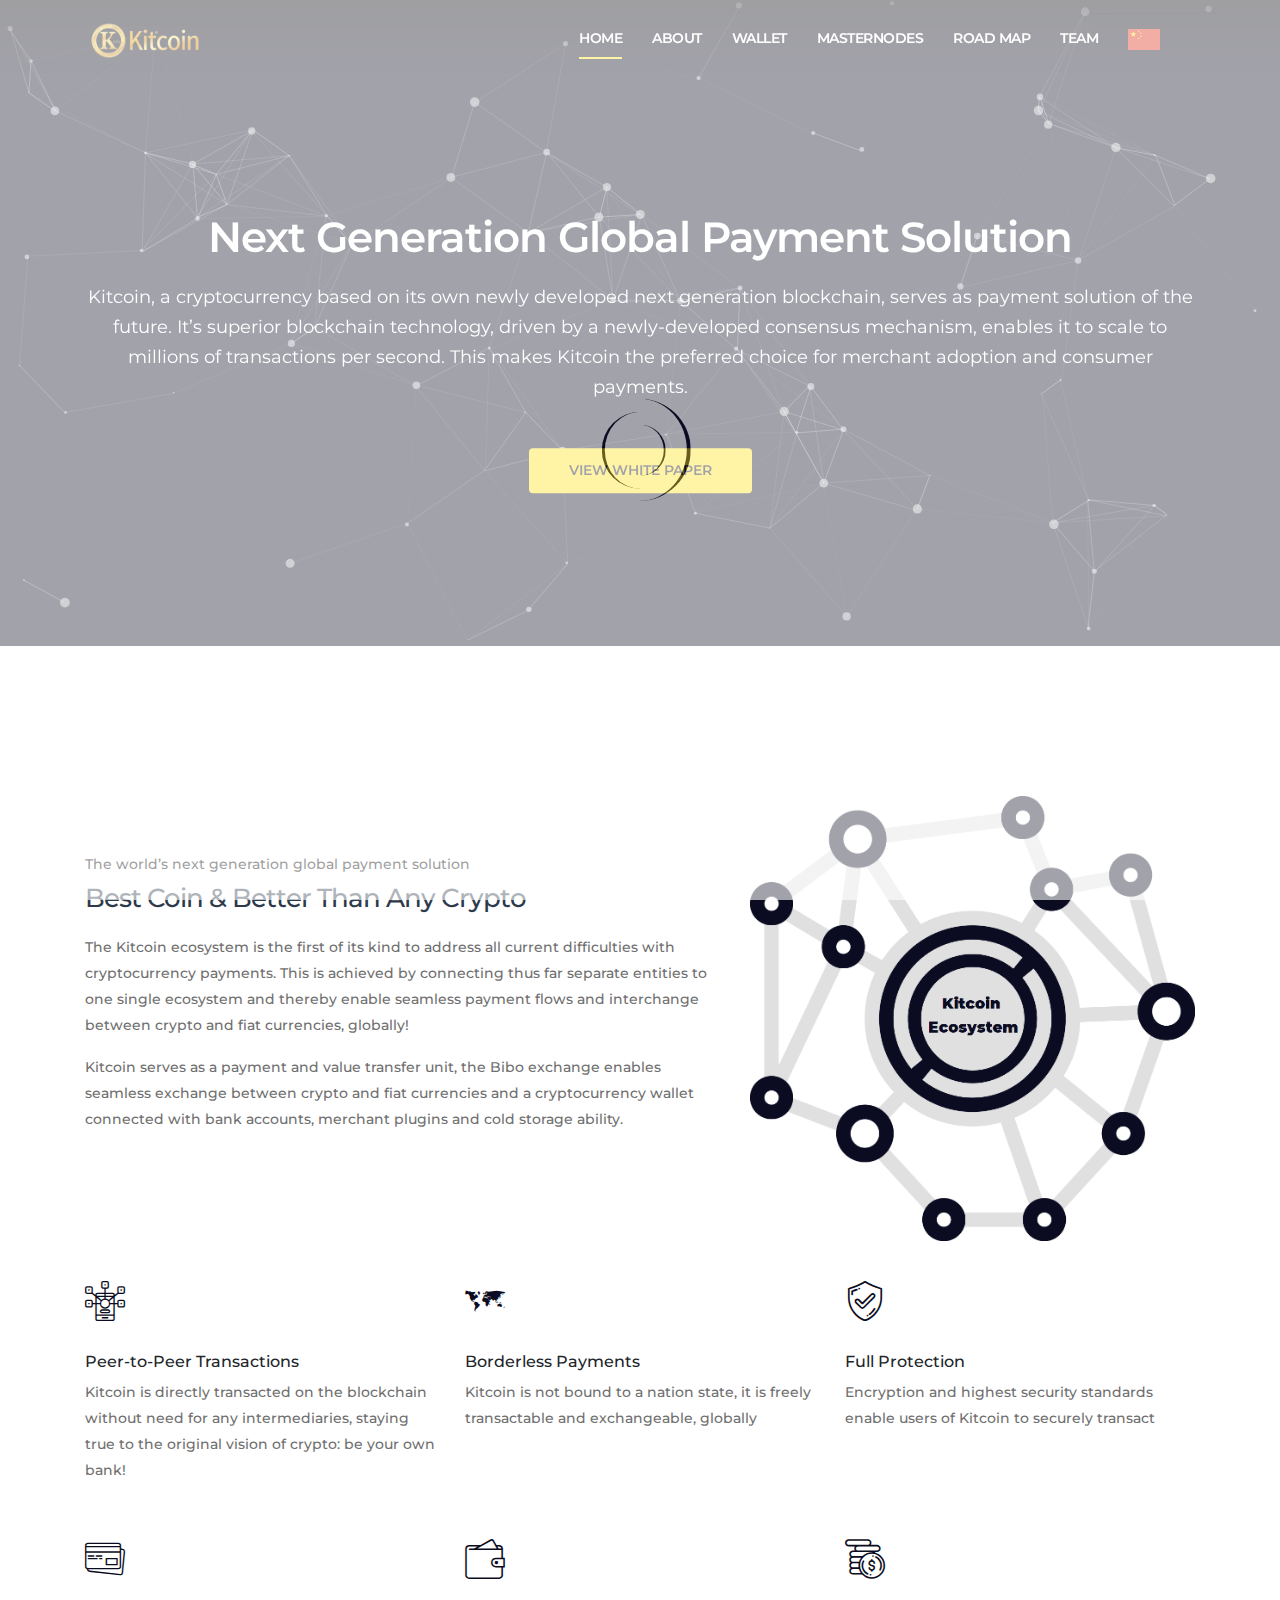
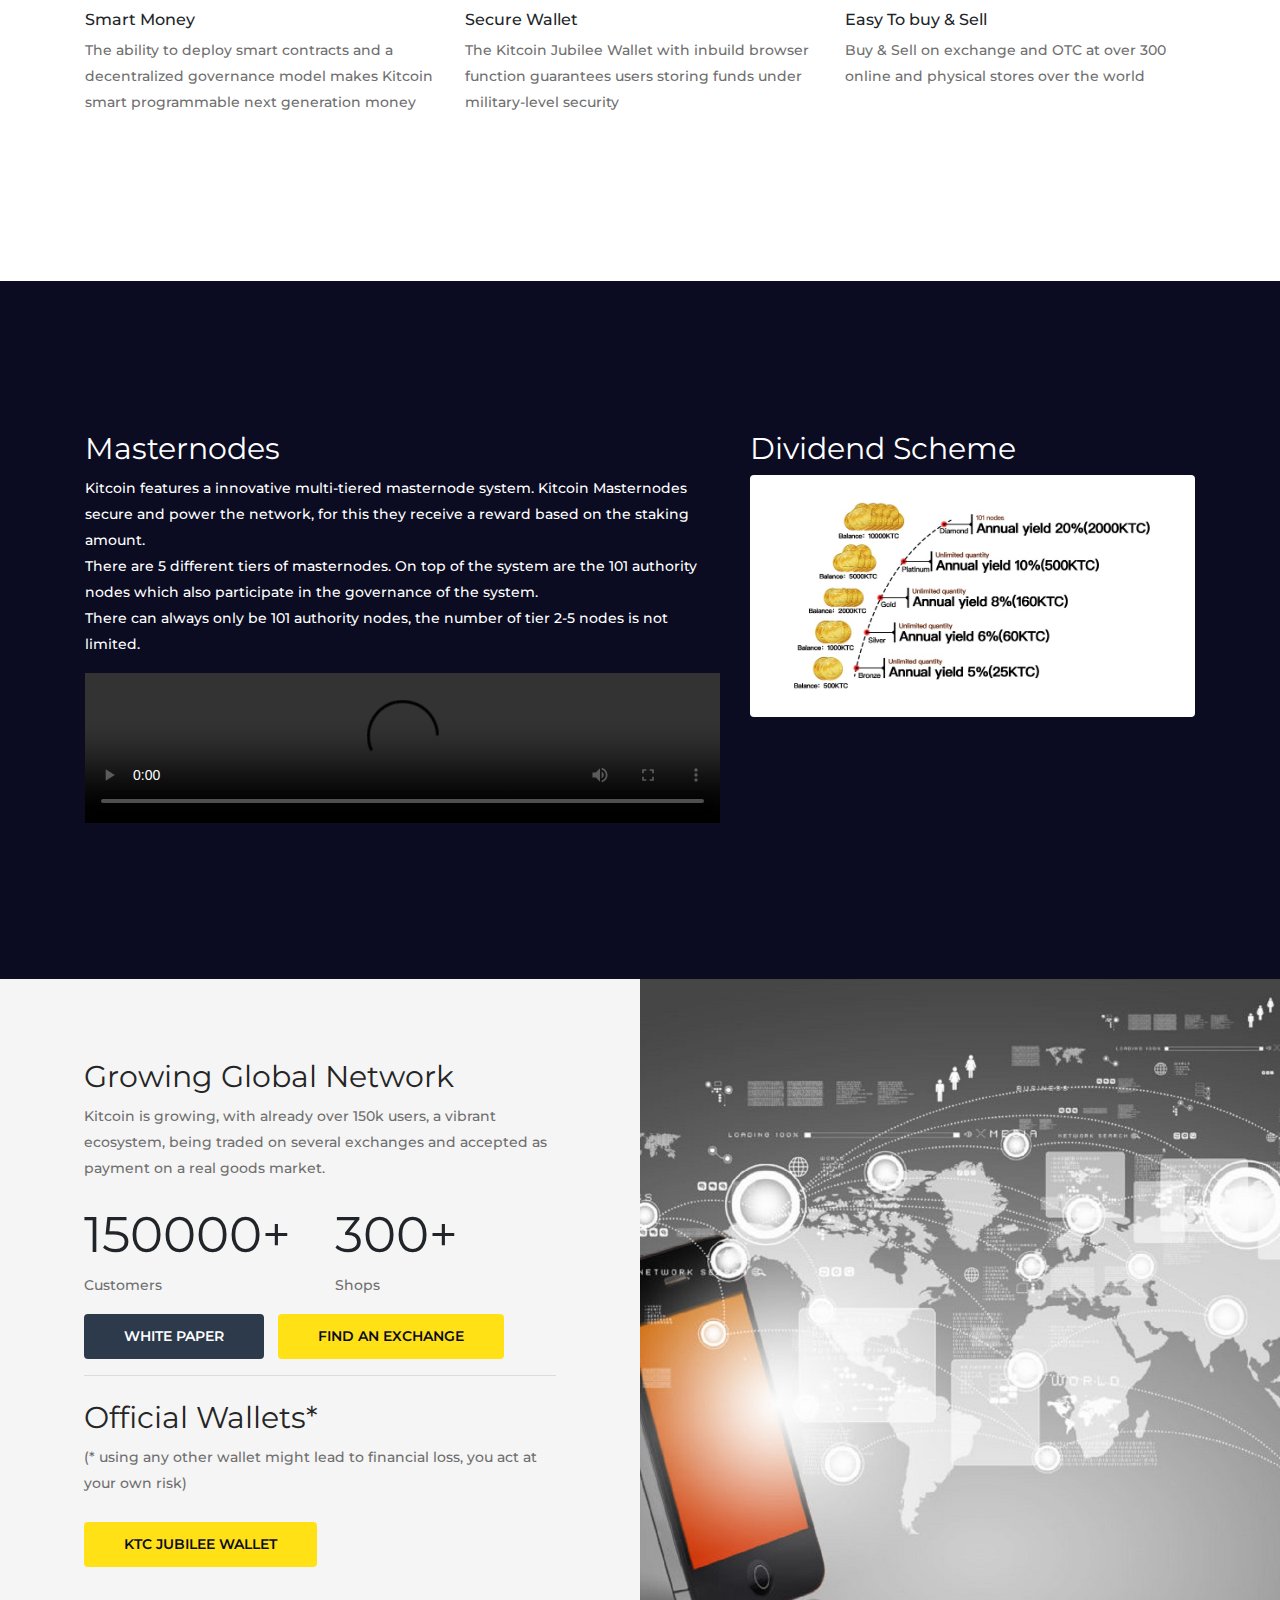
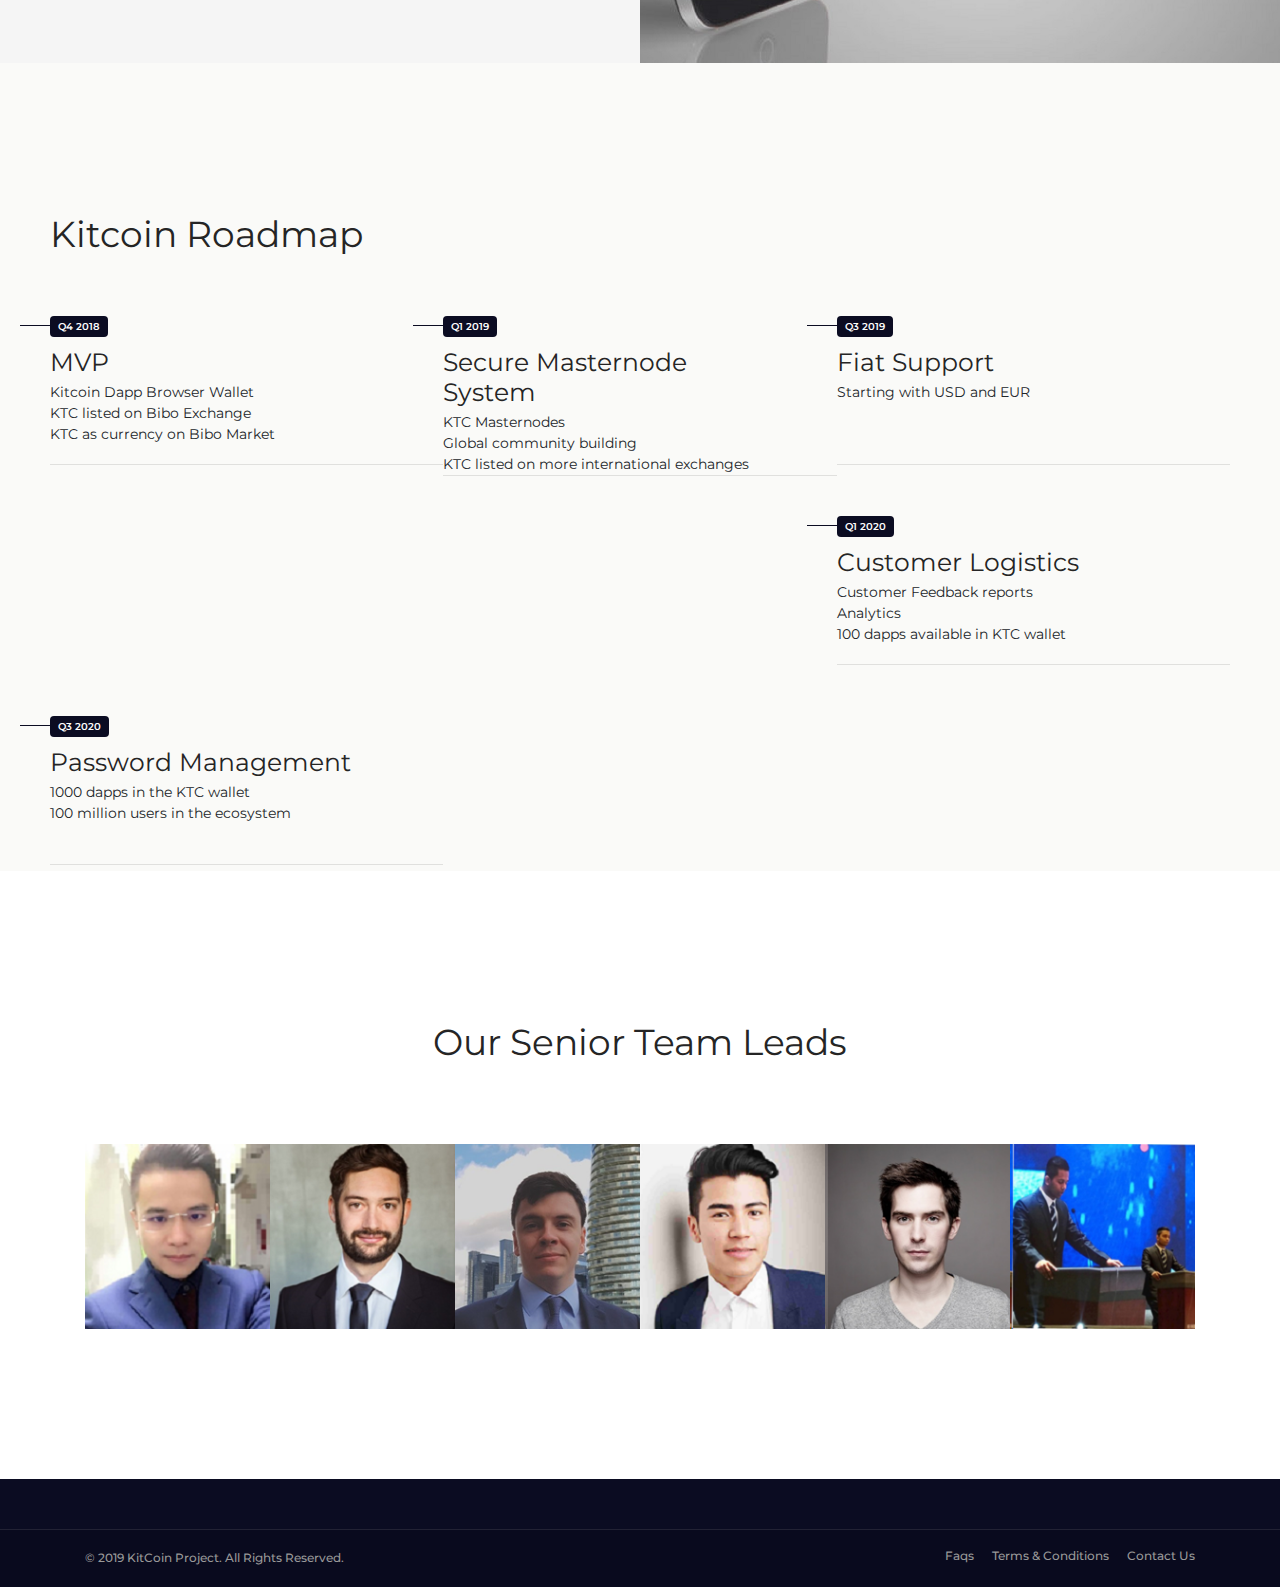
==== commit 56effa0d: "Add official wallet" ====
--- a/index.html
+++ b/index.html
@@ -57,6 +57,7 @@
           <ul class="nav">
             <li class="scroll active"><a href="#hme">Home</a></li>
             <li class="scroll"> <a href="#about">About </a> </li>
+            <li class="scroll"> <a href="#wallet">Wallet </a> </li>
             <li class="scroll"> <a href="#masternodes">Masternodes</a> </li>
             <li class="scroll"> <a href="#roadmap">Road Map</a> </li>
             <li class="scroll"> <a href="#team">Team</a> </li>
@@ -195,7 +196,7 @@
     </section>
     
     <!-- ABOUT -->
-    <section class="about light-bg"> 
+    <section class="about light-bg" id="wallet"> 
       <!-- Right Background -->
       <div class="main-page-section half_left_layout">
         <div class="main-half-layout half_right_layout"> </div>
@@ -213,7 +214,15 @@
                 <p>Shops</p>
               </li>
             </ul>
-            <a href="uploads/kitcoin_ecosystem_whitepaper.pdf" target="_blank" class="btn">White Paper</a> <a href="https://bibo.gold/" target="_blank" class="btn btn-inverse">Find an Exchange</a> <a href="http://app.kitcoin.info" target="_blank" class="btn ">KTC Wallets</a></div>
+			<a href="uploads/kitcoin_ecosystem_whitepaper.pdf" target="_blank" class="btn">White Paper</a> <a href="https://bibo.gold/" target="_blank" class="btn btn-inverse">Find an Exchange</a> </div><hr>
+          <div class="about-us-con mt-4">
+
+			<h3>Official Wallets*</h3>
+			<p>(* using any other wallet might lead to financial loss, you act at your own risk)<br><br>
+			<a href="http://app.kitcoin.info" target="_blank" class="btn btn-inverse ">KTC Jubilee Wallet</a></p>
+
+		  </div>
+
         </div>
       </div>
     </section>
--- a/css/style.css
+++ b/css/style.css
@@ -1049,8 +1049,8 @@
 			Count Info
 ========================================================*/
 .count-info {
-	margin-top: 50px;
-	margin-bottom: 50px;
+	/*margin-top: 50px;
+	margin-bottom: 50px;*/
 }
 .count-info li {
 }
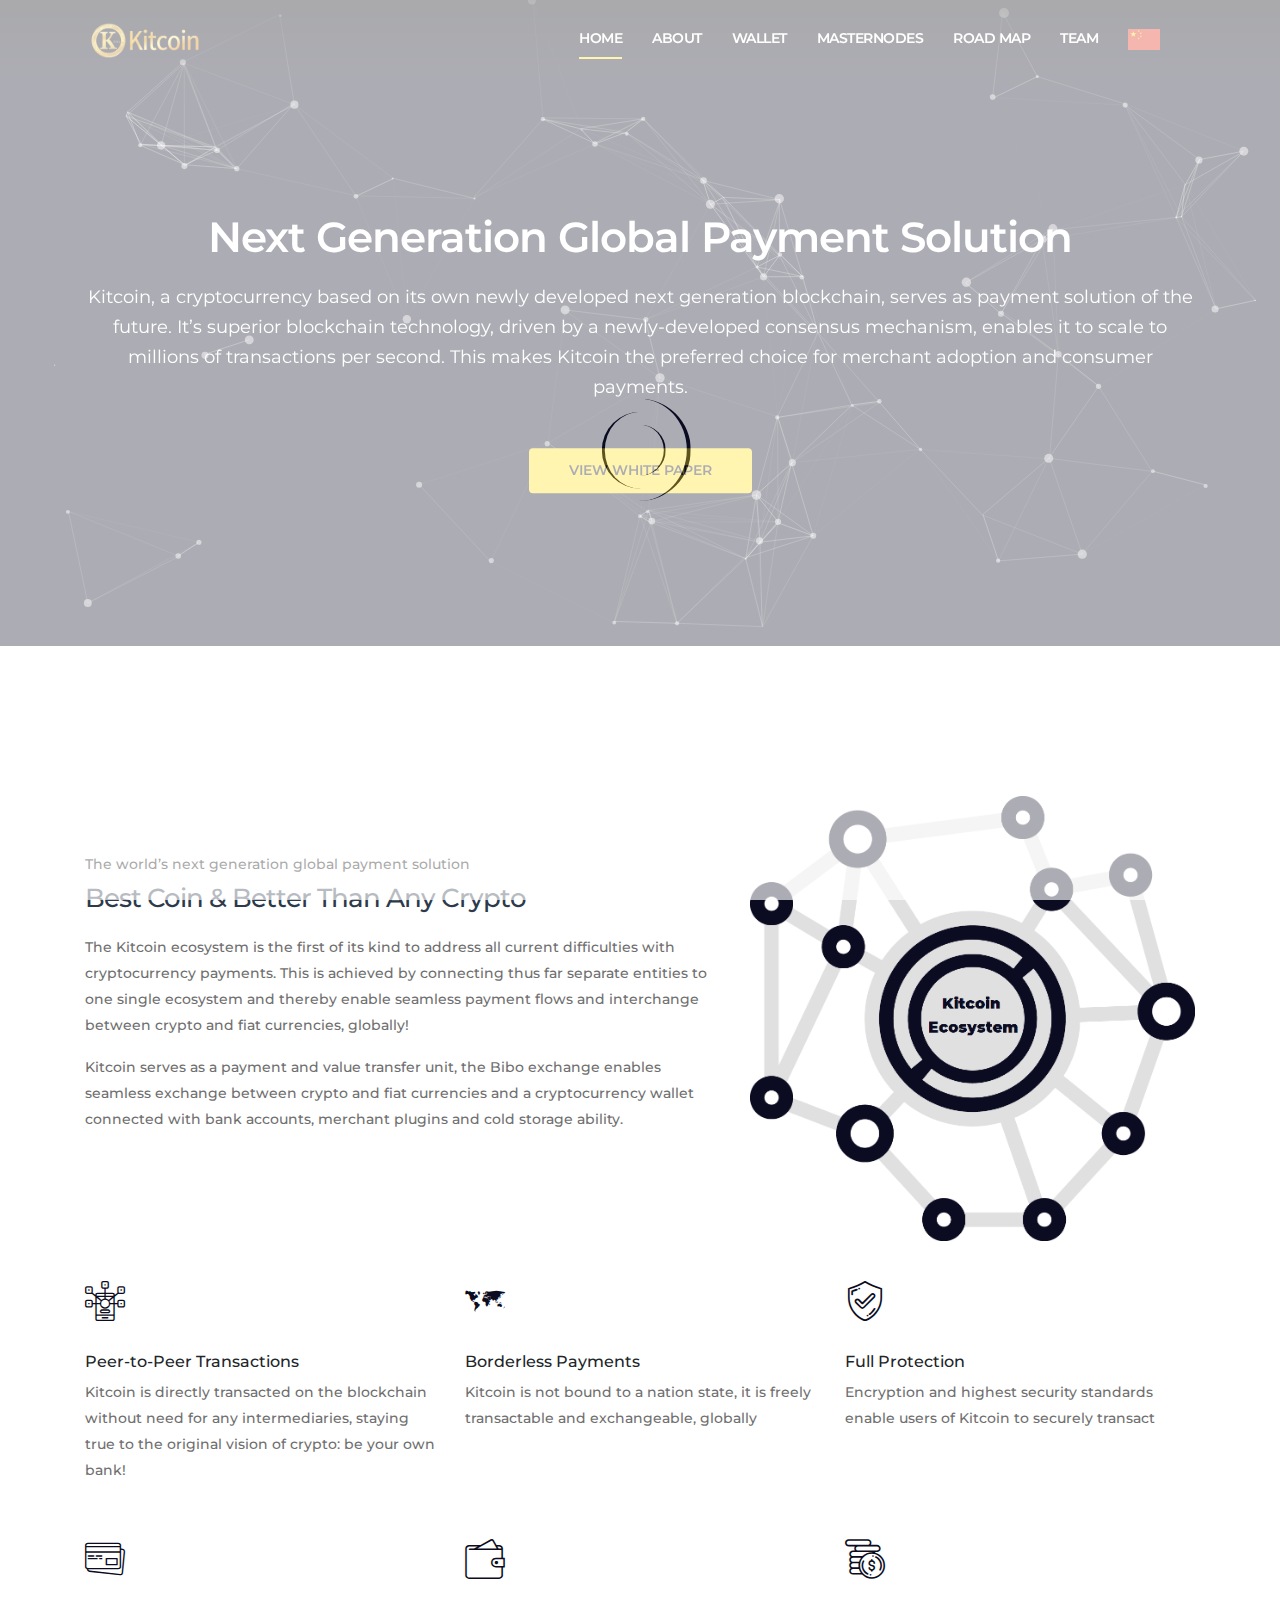
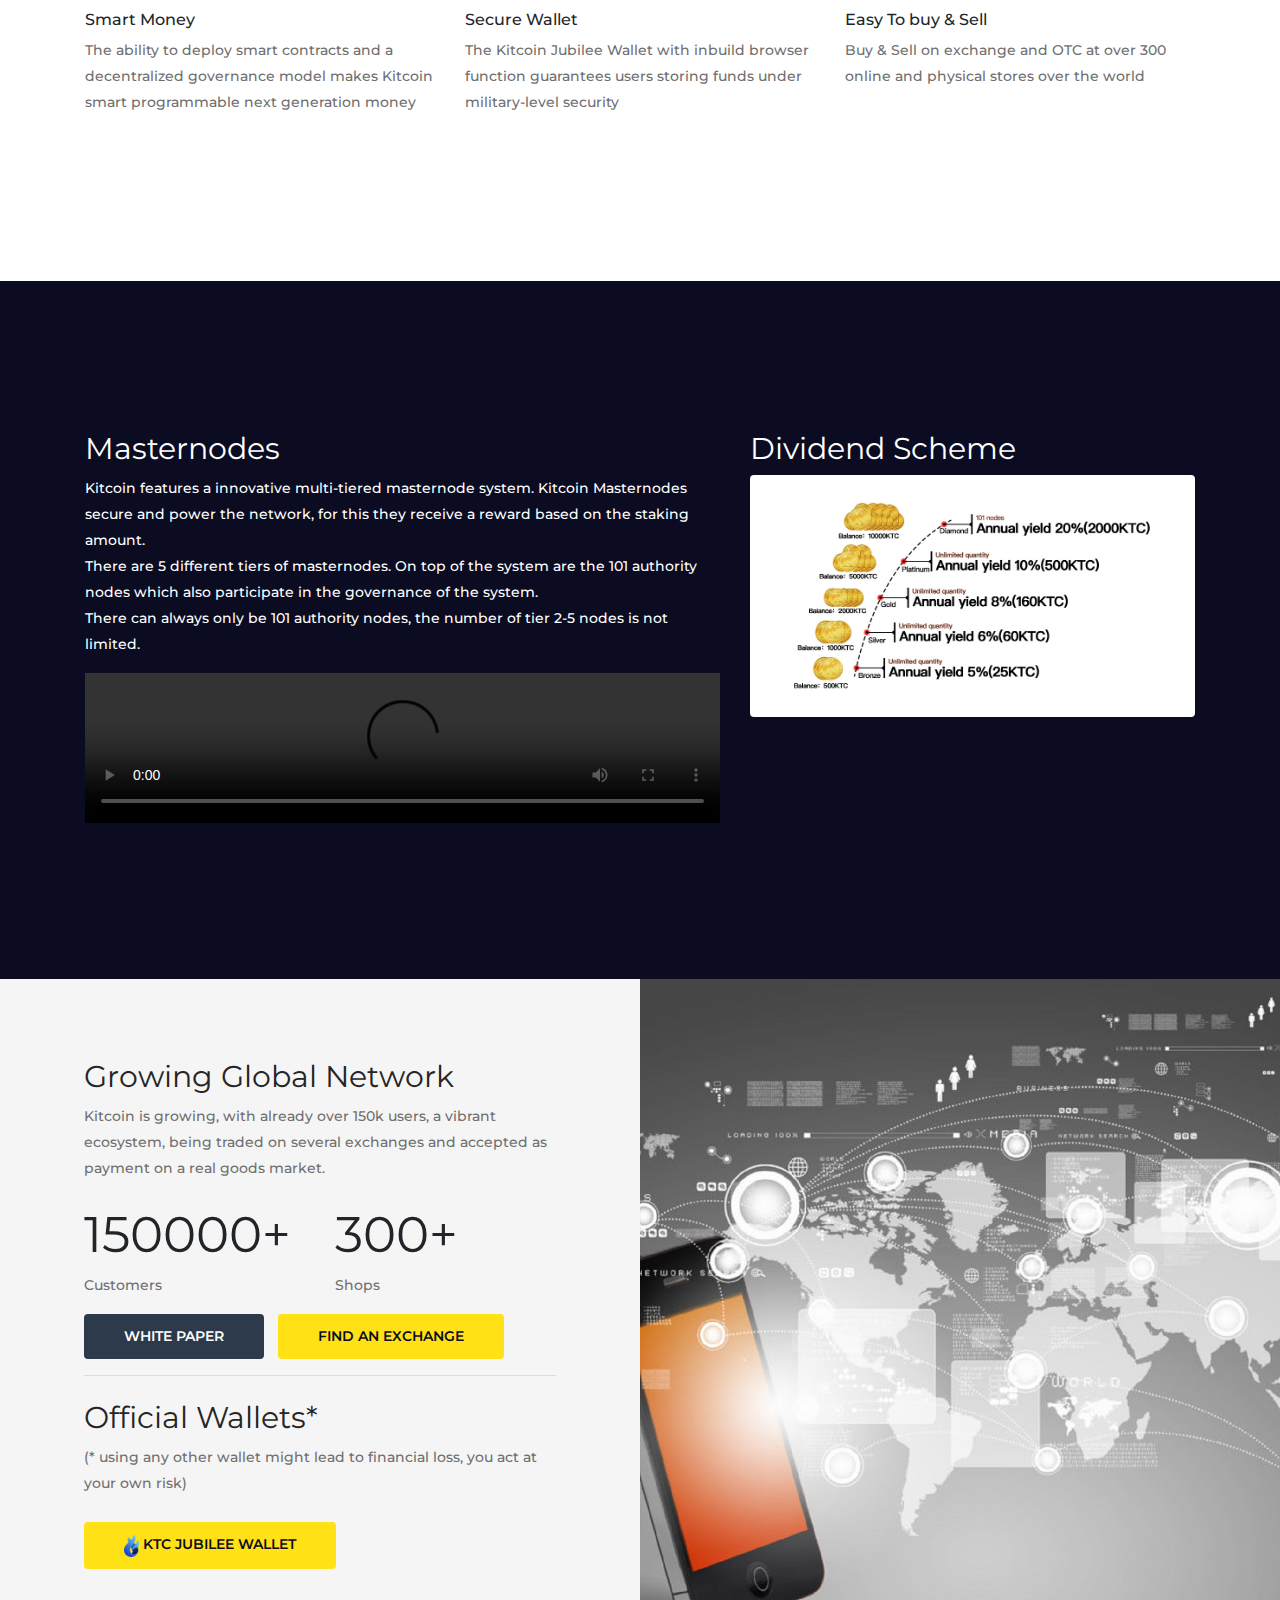
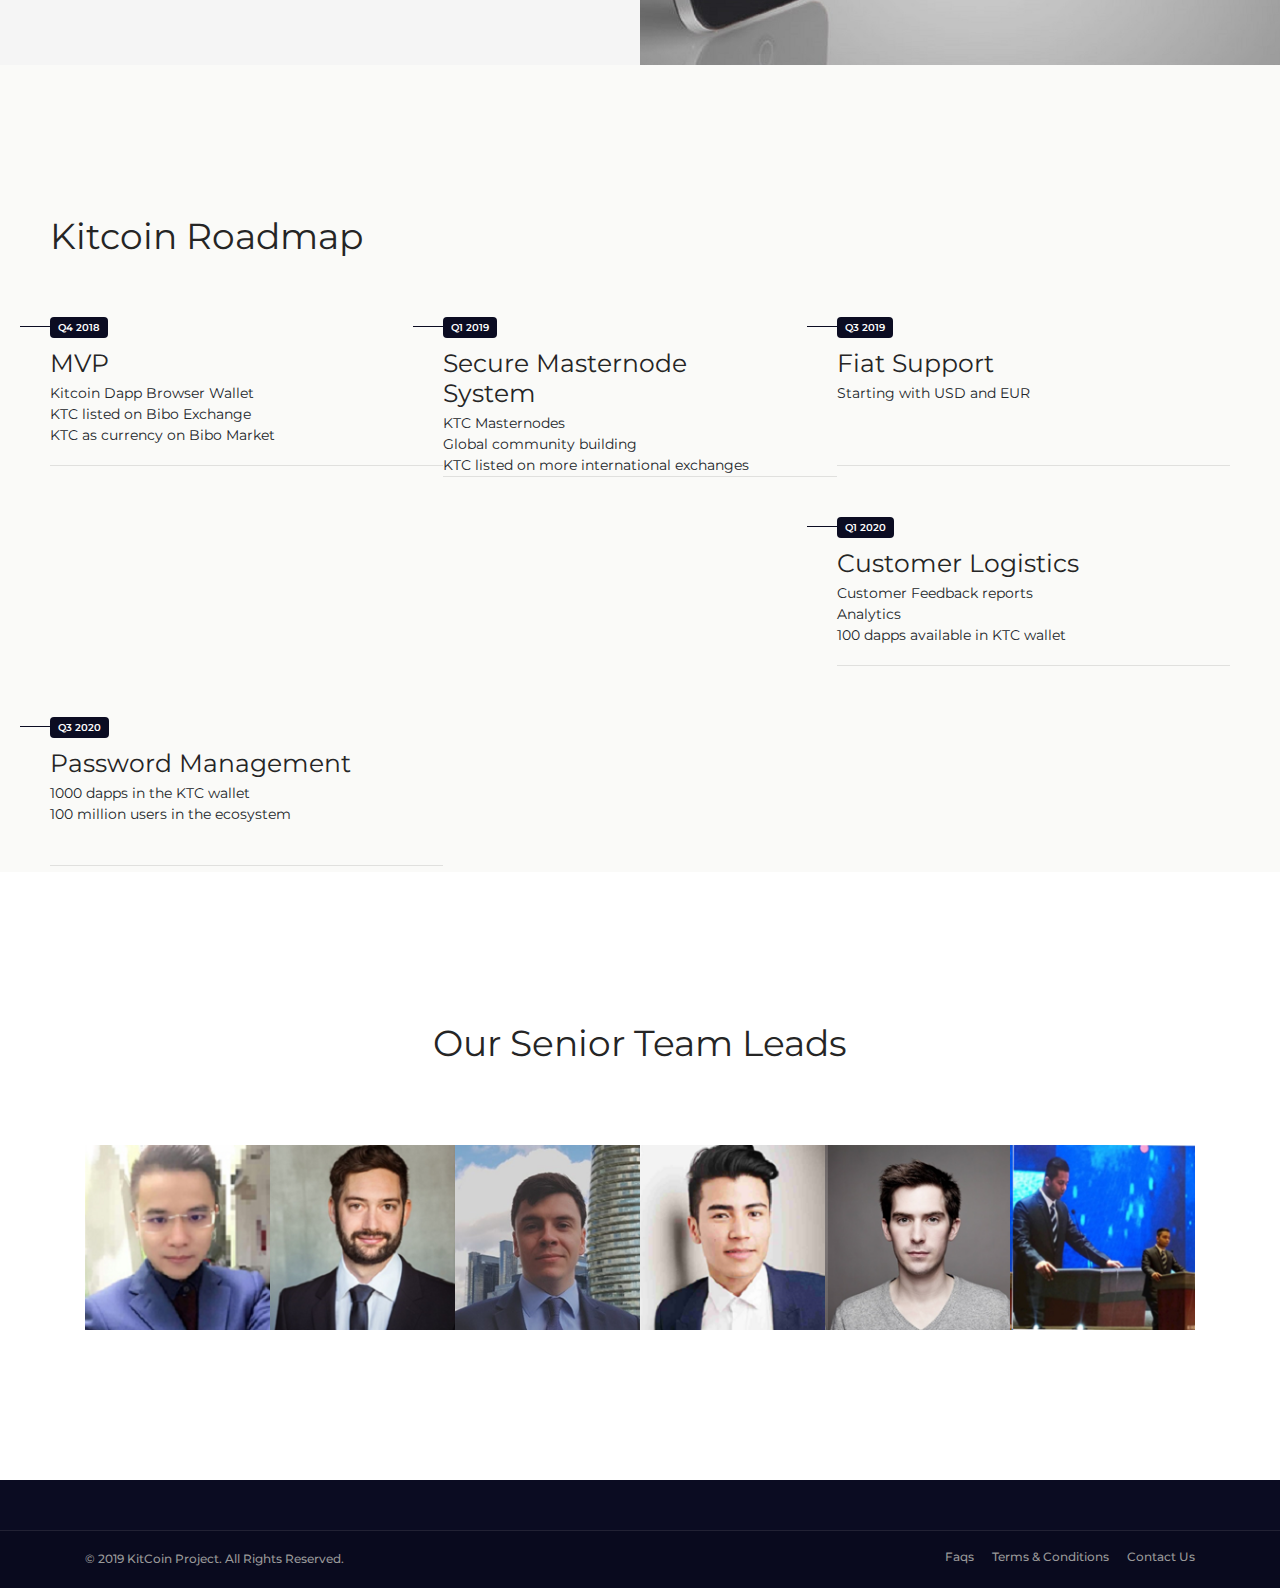
==== commit b721a521: "Wallet logo" ====
--- a/index.html
+++ b/index.html
@@ -219,7 +219,7 @@
 
 			<h3>Official Wallets*</h3>
 			<p>(* using any other wallet might lead to financial loss, you act at your own risk)<br><br>
-			<a href="http://app.kitcoin.info" target="_blank" class="btn btn-inverse ">KTC Jubilee Wallet</a></p>
+			<a href="http://app.kitcoin.info" target="_blank" class="btn btn-inverse "><img src="images/jubilee-small.png" /> KTC Jubilee Wallet</a></p>
 
 		  </div>
 
